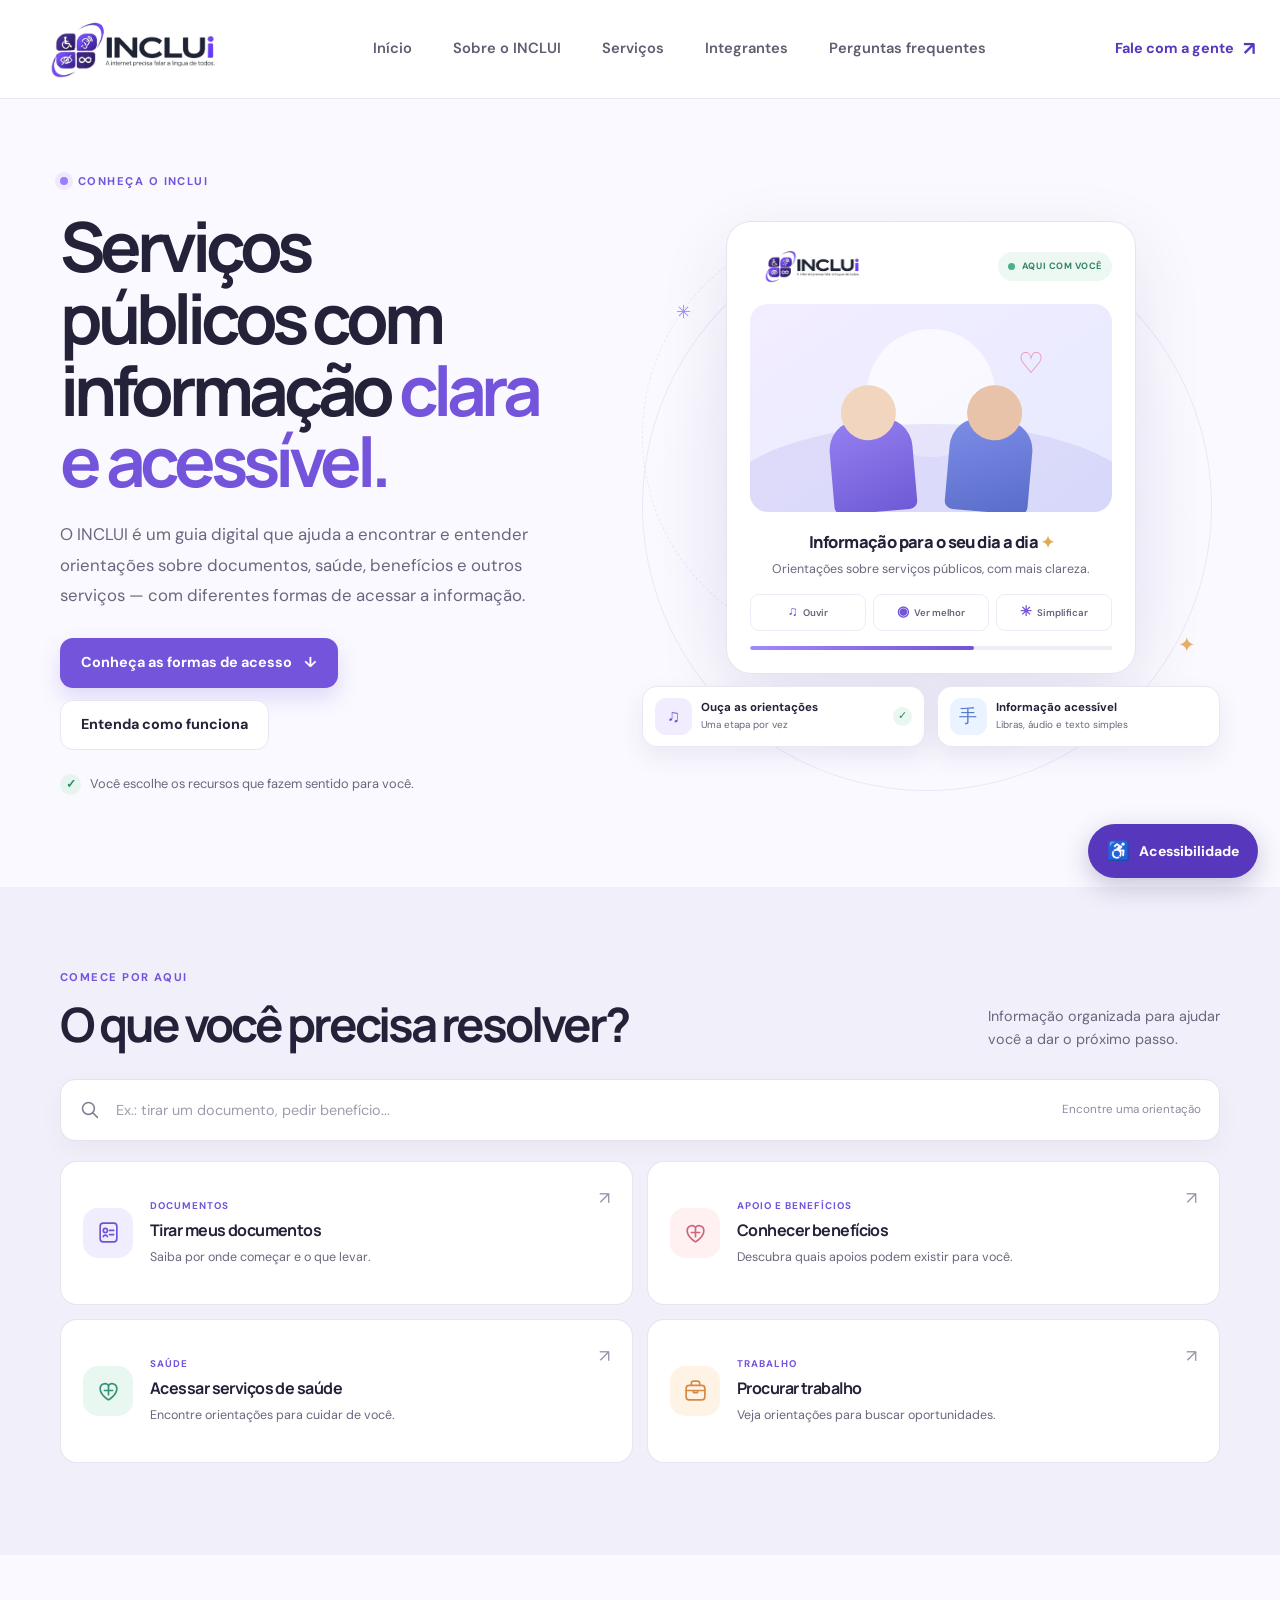
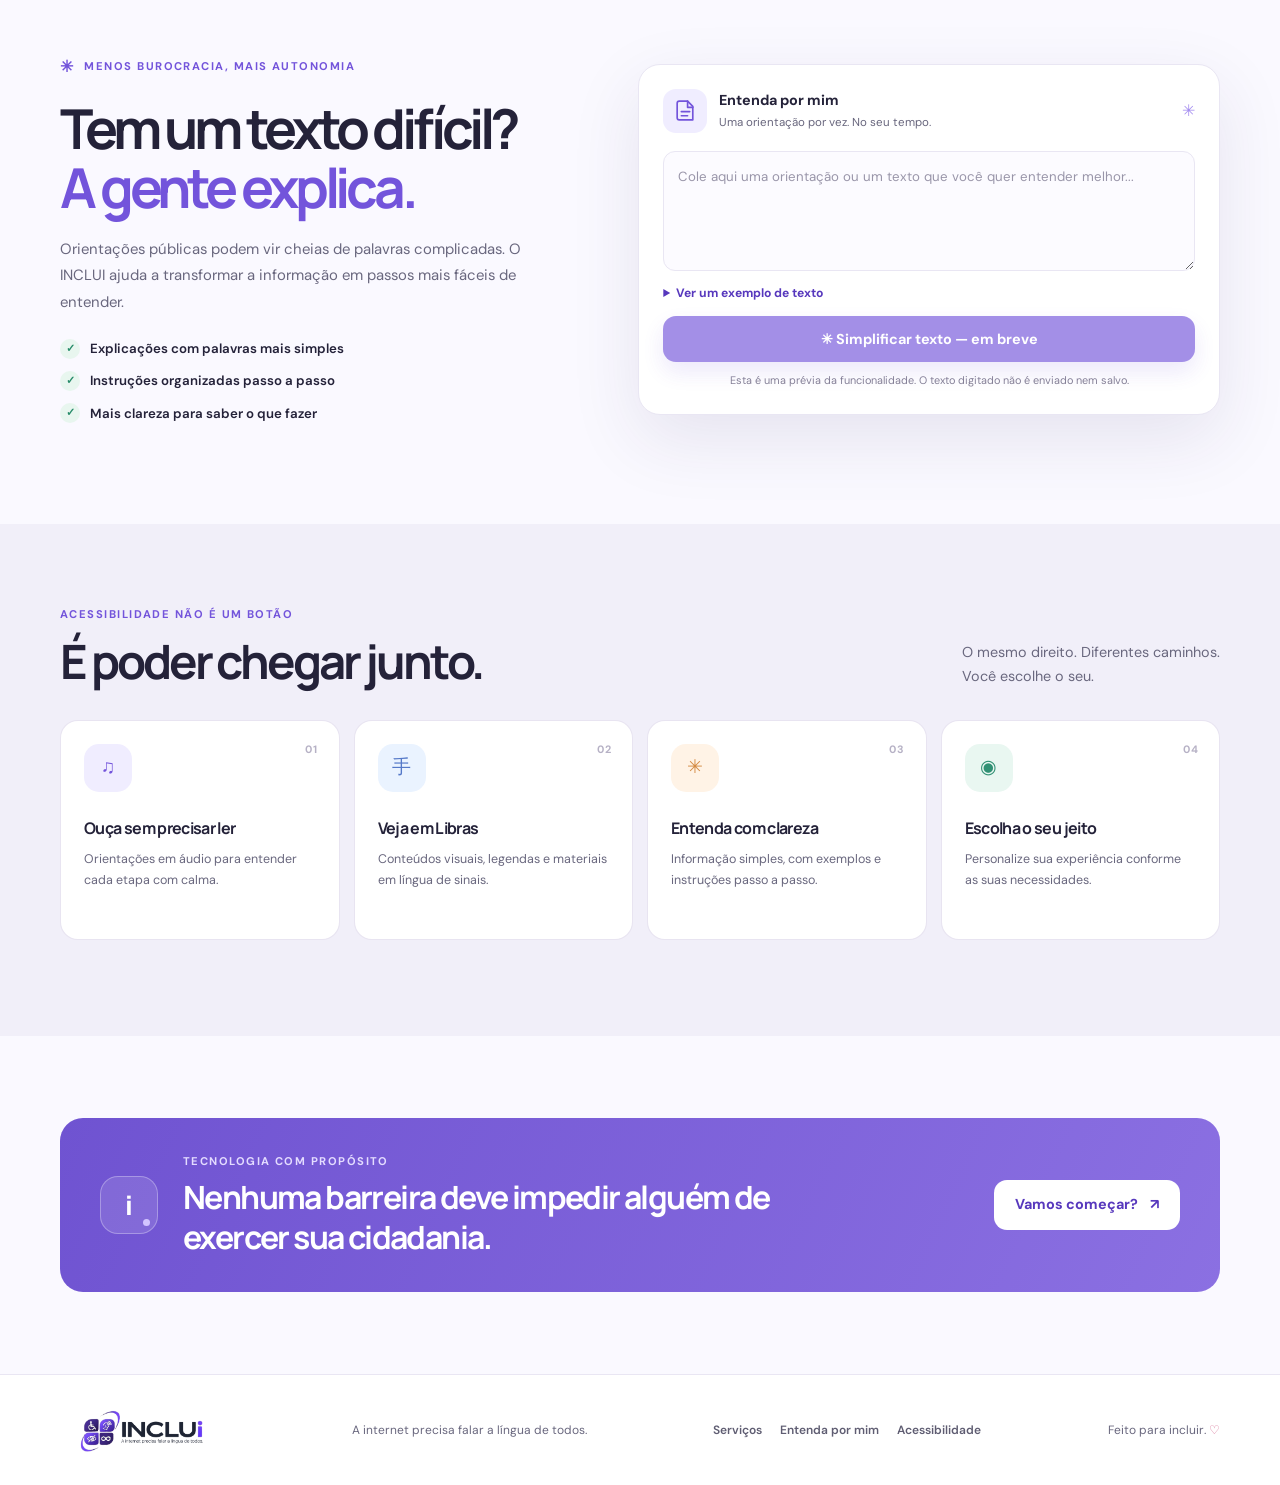
==== index.html @ 683049ec "adicionando vlibra do gov na parte de adaptação das libras" ====
<!doctype html>
<html lang="pt-BR">
  <head>
    <meta charset="UTF-8" />
    <meta name="viewport" content="width=device-width, initial-scale=1.0" />
    <meta
      name="description"
      content="INCLUI — informação e serviços para todas as pessoas."
    />
    <meta name="theme-color" content="#faf9ff" />
    <title>INCLUI — A internet precisa falar a língua de todos</title>
    <link rel="preconnect" href="https://fonts.googleapis.com" />
    <link rel="preconnect" href="https://fonts.gstatic.com" crossorigin />
    <link
      href="https://fonts.googleapis.com/css2?family=DM+Sans:wght@400;500;600;700&family=Manrope:wght@500;600;700;800&display=swap"
      rel="stylesheet"
    />
    <link rel="stylesheet" href="css/style.css" />
  </head>
  <body>
    <a class="link-pular" href="#conteudo">Pular para o conteúdo</a>

    <header class="cabecalho-site">
      <a class="marca" href="#inicio" aria-label="INCLUI — início" data-leitura="INCLUI. A internet precisa falar a língua de todos.">
        <img
          class="imagem-logo"
          src="assets/images/logo.png"
          data-logo-claro="assets/images/logo.png"
          data-logo-escuro="assets/images/logo-escuro.png"
          alt="INCLUI"
        />
      </a>

      <nav class="navegacao-principal" aria-label="Navegação principal">
        <a href="#inicio">Início</a>
        <a href="sobre.html">Sobre o INCLUI</a>
        <a href="#servicos">Serviços</a>
        <a href="integrantes.html">Integrantes</a>
        <a href="faq.html">Perguntas frequentes</a>
      </nav>

      <a class="link-cabecalho" href="contato.html">
        Fale com a gente <span aria-hidden="true">↗</span>
      </a>
    </header>

    <button
      class="botao-acessibilidade-flutuante"
      id="abrir-acessibilidade-flutuante"
      type="button"
      aria-haspopup="dialog"
      aria-controls="acessibilidade"
    >
      <span aria-hidden="true">♿</span>
      Acessibilidade
    </button>

    <main id="conteudo">
      <section class="secao-destaque limite-secao" id="inicio" aria-labelledby="titulo-destaque">
        <div class="texto-destaque">
          <p class="chamada"><span></span> CONHEÇA O INCLUI</p>
          <h1 id="titulo-destaque">
            Serviços públicos com informação <span>clara e acessível.</span>
          </h1>
          <p class="descricao-destaque">
            O INCLUI é um guia digital que ajuda a encontrar e entender orientações
            sobre documentos, saúde, benefícios e outros serviços — com diferentes
            formas de acessar a informação.
          </p>
          <div class="acoes-destaque">
            <a class="botao botao-primario" href="#acessibilidade">
              Conheça as formas de acesso <span aria-hidden="true">↓</span>
            </a>
            <a class="botao botao-secundario" href="#sobre">
              Entenda como funciona
            </a>
          </div>
          <p class="nota-destaque">
            <span class="verificacao-nota" aria-hidden="true">✓</span>
            Você escolhe os recursos que fazem sentido para você.
          </p>
        </div>

        <div class="visual-destaque" aria-label="Ilustração da experiência acessível do INCLUI">
          <div class="orbita-visual orbita-externa"></div>
          <div class="orbita-visual orbita-interna"></div>

          <div class="cartao-boas-vindas">
            <div class="topo-boas-vindas">
              <img
                class="logo-boas-vindas"
                src="assets/images/logo.png"
                data-logo-claro="assets/images/logo.png"
                data-logo-escuro="assets/images/logo-escuro.png"
                alt="INCLUI"
              />
              <span class="status-boas-vindas"><i></i> AQUI COM VOCÊ</span>
            </div>
            <div class="ilustracao-pessoas" aria-hidden="true">
              <span class="sol-ilustracao"></span>
              <span class="colina"></span>
              <span class="pessoa pessoa-um"><i></i></span>
              <span class="pessoa pessoa-dois"><i></i></span>
              <span class="coracao">♡</span>
            </div>
            <p class="saudacao-boas-vindas">Informação para o seu dia a dia <span>✦</span></p>
            <p class="pergunta-boas-vindas">Orientações sobre serviços públicos, com mais clareza.</p>
            <div class="escolhas-boas-vindas" aria-hidden="true">
              <span><b>♫</b> Ouvir</span>
              <span><b>◉</b> Ver melhor</span>
              <span><b>✳</b> Simplificar</span>
            </div>
            <div class="progresso-boas-vindas"><span></span></div>
          </div>

          <div class="cartao-flutuante cartao-audio">
            <span class="icone-flutuante icone-audio" aria-hidden="true">♫</span>
            <span><strong>Ouça as orientações</strong><small>Uma etapa por vez</small></span>
            <span class="confirmacao-flutuante" aria-hidden="true">✓</span>
          </div>
          <div class="cartao-flutuante cartao-libras">
            <span class="icone-flutuante icone-libras" aria-hidden="true">手</span>
            <span><strong>Informação acessível</strong><small>Libras, áudio e texto simples</small></span>
          </div>
          <span class="estrela-decorativa estrela-um" aria-hidden="true">✳</span>
          <span class="estrela-decorativa estrela-dois" aria-hidden="true">✦</span>
        </div>
      </section>

      <dialog
        class="painel-acessibilidade"
        id="acessibilidade"
        aria-labelledby="titulo-acessibilidade"
      >
        <button class="fechar-acessibilidade" type="button" aria-label="Fechar opções de acessibilidade">×</button>
        <div class="cabecalho-secao">
          <div>
            <p class="chamada">ACESSIBILIDADE EM DIFERENTES FORMAS</p>
            <h2 id="titulo-acessibilidade">
              O que cada recurso faz — e como pode ajudar?
            </h2>
          </div>
          <p class="introducao-secao">
            Acessibilidade pode significar coisas diferentes para cada pessoa.
            Conheça algumas formas de tornar o acesso mais fácil.
          </p>
        </div>

        <fieldset class="seletor-tema" aria-describedby="descricao-tema">
          <legend>Tema de cores</legend>
          <p id="descricao-tema">O tema claro vem ativado. Você pode trocar quando quiser.</p>
          <label><input type="radio" name="tema" value="claro" checked /> Claro</label>
          <label><input type="radio" name="tema" value="escuro" /> Escuro</label>
        </fieldset>

        <div class="controle-tamanho-fonte" role="group" aria-labelledby="titulo-tamanho-fonte">
          <div>
            <strong id="titulo-tamanho-fonte">Tamanho da fonte</strong>
            <small>Ajuste o tamanho das letras.</small>
          </div>
          <div class="botoes-tamanho-fonte">
            <button type="button" id="diminuir-fonte" aria-label="Diminuir tamanho da fonte">A−</button>
            <output id="valor-fonte" aria-live="polite">100%</output>
            <button type="button" id="aumentar-fonte" aria-label="Aumentar tamanho da fonte">A+</button>
          </div>
        </div>

        <fieldset class="grade-preferencias" aria-describedby="descricao-preferencias">
          <legend class="visualmente-oculto">Selecione os recursos de acessibilidade que deseja usar</legend>
          <p class="visualmente-oculto" id="descricao-preferencias">Marque ou desmarque os recursos. As alterações visuais são aplicadas na hora.</p>

          <label class="cartao-acessibilidade">
            <input type="checkbox" role="switch" data-recurso="audio" />
            <span class="icone-preferencia icone-preferencia-audio" aria-hidden="true">
              <svg viewBox="0 0 24 24"><path d="M11 5 6 9H3v6h3l5 4V5Zm4 4a5 5 0 0 1 0 6m3-9a9 9 0 0 1 0 12" /></svg>
            </span>
            <span class="texto-preferencia"><strong>Ouvir o conteúdo</strong><small>Ative para ouvir textos ao passar o mouse ou navegar com o teclado. Você também pode ouvir a página inteira. Pode ajudar pessoas cegas, com baixa visão ou dificuldade de leitura.</small></span>
            <span class="interruptor" aria-hidden="true"></span>
          </label>

          <label class="cartao-acessibilidade">
            <input type="checkbox" role="switch" data-recurso="libras" />
            <span class="icone-preferencia icone-preferencia-libras" aria-hidden="true">
              <svg viewBox="0 0 24 24"><path d="M7 11V5a1.5 1.5 0 0 1 3 0v5-7a1.5 1.5 0 0 1 3 0v7-5a1.5 1.5 0 0 1 3 0v6-3a1.5 1.5 0 0 1 3 0v7a7 7 0 0 1-7 7h-1c-2.2 0-3.7-1-5-3l-3-4a1.8 1.8 0 0 1 2.8-2.2L7 15" /></svg>
            </span>
            <span class="texto-preferencia"><strong>Libras</strong><small>Ativa o VLibras para traduzir textos da página em Língua Brasileira de Sinais. Requer internet; depois de ativar, use o botão do VLibras para iniciar a tradução.</small></span>
            <span class="interruptor" aria-hidden="true"></span>
          </label>

          <label class="cartao-acessibilidade">
            <input type="checkbox" role="switch" data-recurso="legendas" />
            <span class="icone-preferencia icone-preferencia-libras" aria-hidden="true"><span class="sigla-icone">CC</span></span>
            <span class="texto-preferencia"><strong>Legendas</strong><small>Registra sua preferência por legendas em vídeos, que mostram falas e sons importantes.</small></span>
            <span class="interruptor" aria-hidden="true"></span>
          </label>

          <label class="cartao-acessibilidade">
            <input type="checkbox" role="switch" data-recurso="leitor-tela" />
            <span class="icone-preferencia icone-preferencia-visao" aria-hidden="true"><span class="sigla-icone">Aa</span></span>
            <span class="texto-preferencia"><strong>Leitor de tela</strong><small>Compatibilidade com programas que transformam textos e botões em fala ou braile, usados por pessoas cegas.</small></span>
            <span class="interruptor" aria-hidden="true"></span>
          </label>

          <label class="cartao-acessibilidade">
            <input type="checkbox" role="switch" data-recurso="teclado" />
            <span class="icone-preferencia icone-preferencia-teclado" aria-hidden="true">
              <svg viewBox="0 0 24 24"><rect x="2.5" y="5" width="19" height="14" rx="2" /><path d="M6 9h.01M9 9h.01M12 9h.01M15 9h.01M18 9h.01M6 12h.01M9 12h.01M12 12h.01M15 12h.01M18 12h.01M8 15h8" /></svg>
            </span>
            <span class="texto-preferencia"><strong>Navegar pelo teclado</strong><small>Use Tab para avançar e Enter para ativar links e botões, sem precisar de mouse ou tela sensível ao toque.</small></span>
            <span class="interruptor" aria-hidden="true"></span>
          </label>

          <label class="cartao-acessibilidade">
            <input type="checkbox" role="switch" data-recurso="daltonismo" />
            <span class="icone-preferencia icone-preferencia-daltonismo" aria-hidden="true"><span class="sigla-icone">◐</span></span>
            <span class="texto-preferencia"><strong>Cores mais distinguíveis</strong><small>Usa uma paleta azul e laranja e reforça contornos, para não depender só das cores. Pode ajudar pessoas daltônicas.</small></span>
            <span class="interruptor" aria-hidden="true"></span>
          </label>

          <label class="cartao-acessibilidade">
            <input type="checkbox" role="switch" data-recurso="contraste" />
            <span class="icone-preferencia icone-preferencia-contraste" aria-hidden="true"><span class="sigla-icone">◑</span></span>
            <span class="texto-preferencia"><strong>Alto contraste</strong><small>Deixa textos, botões e bordas mais contrastantes para facilitar a identificação dos elementos.</small></span>
            <span class="interruptor" aria-hidden="true"></span>
          </label>

          <label class="cartao-acessibilidade">
            <input type="checkbox" role="switch" data-recurso="espacamento" />
            <span class="icone-preferencia icone-preferencia-espacamento" aria-hidden="true"><span class="sigla-icone">↔</span></span>
            <span class="texto-preferencia"><strong>Mais espaço entre letras</strong><small>Aumenta o espaçamento das letras e linhas, o que pode ajudar pessoas com dislexia ou baixa visão.</small></span>
            <span class="interruptor" aria-hidden="true"></span>
          </label>

          <label class="cartao-acessibilidade">
            <input type="checkbox" role="switch" data-recurso="fonte-legivel" />
            <span class="icone-preferencia icone-preferencia-simples" aria-hidden="true"><span class="sigla-icone">Aa</span></span>
            <span class="texto-preferencia"><strong>Fonte mais legível</strong><small>Troca para uma fonte sem enfeites e de desenho simples, que pode facilitar a leitura.</small></span>
            <span class="interruptor" aria-hidden="true"></span>
          </label>

          <label class="cartao-acessibilidade">
            <input type="checkbox" role="switch" data-recurso="linguagem-simples" />
            <span class="icone-preferencia icone-preferencia-simples" aria-hidden="true"><span class="sigla-icone">Aa</span></span>
            <span class="texto-preferencia"><strong>Linguagem simples</strong><small>Registra sua preferência por palavras comuns e instruções diretas, úteis para entender informações novas ou complexas.</small></span>
            <span class="interruptor" aria-hidden="true"></span>
          </label>

          <label class="cartao-acessibilidade">
            <input type="checkbox" role="switch" data-recurso="sem-animacoes" />
            <span class="icone-preferencia icone-preferencia-calma" aria-hidden="true"><span class="sigla-icone">Ⅱ</span></span>
            <span class="texto-preferencia"><strong>Reduzir animações</strong><small>Remove movimentos decorativos para pessoas que sentem desconforto ou distração com animações.</small></span>
            <span class="interruptor" aria-hidden="true"></span>
          </label>

          <label class="cartao-acessibilidade">
            <input type="checkbox" role="switch" data-recurso="leitura-facil" />
            <span class="icone-preferencia icone-preferencia-teclado" aria-hidden="true"><span class="sigla-icone">¶</span></span>
            <span class="texto-preferencia"><strong>Modo de leitura</strong><small>Esconde enfeites e limita a largura do texto para ajudar a manter o foco na leitura.</small></span>
            <span class="interruptor" aria-hidden="true"></span>
          </label>
        </fieldset>

        <div class="acoes-acessibilidade">
          <button class="botao botao-primario" id="botao-ouvir-pagina" type="button" disabled>Ouvir esta página</button>
          <button class="botao botao-secundario" id="botao-parar-leitura" type="button" disabled>Parar leitura</button>
          <p class="nota-privacidade" id="estado-acessibilidade" aria-live="polite">
            Selecione os recursos que deseja usar; suas escolhas ficam ativas enquanto esta página estiver aberta.
          </p>
        </div>
      </dialog>

      <section class="secao-servicos" id="servicos" aria-labelledby="titulo-servicos">
        <div class="limite-secao">
          <div class="cabecalho-servicos">
            <div>
              <p class="chamada">COMECE POR AQUI</p>
              <h2 id="titulo-servicos">O que você precisa resolver?</h2>
            </div>
            <p class="introducao-servicos">
              Informação organizada para ajudar<br />
              você a dar o próximo passo.
            </p>
          </div>

          <div class="busca-servicos">
            <svg viewBox="0 0 24 24" aria-hidden="true">
              <circle cx="10.8" cy="10.8" r="6.8" />
              <path d="m16 16 5 5" />
            </svg>
            <label class="visualmente-oculto" for="campo-busca-servicos">
              Busque por um serviço ou assunto
            </label>
            <input
              id="campo-busca-servicos"
              type="search"
              placeholder="Ex.: tirar um documento, pedir benefício..."
              autocomplete="off"
            />
            <span class="dica-busca">Encontre uma orientação</span>
          </div>

          <div class="grade-servicos">
            <article class="cartao-servico">
              <span class="icone-servico icone-documentos" aria-hidden="true">
                <svg viewBox="0 0 24 24">
                  <rect x="4" y="3" width="16" height="18" rx="3" />
                  <circle cx="9" cy="10" r="2" />
                  <path d="M7 16c.5-2 3.5-2 4 0m2-6h4m-4 4h4" />
                </svg>
              </span>
              <div class="texto-servico">
                <span class="categoria-servico">DOCUMENTOS</span>
                <h3>Tirar meus documentos</h3>
                <p>Saiba por onde começar e o que levar.</p>
              </div>
              <span class="seta-servico" aria-hidden="true">↗</span>
            </article>

            <article class="cartao-servico">
              <span class="icone-servico icone-beneficios" aria-hidden="true">
                <svg viewBox="0 0 24 24">
                  <path d="M12 21s-8-4.5-8-11a4.5 4.5 0 0 1 8-2.8A4.5 4.5 0 0 1 20 10c0 6.5-8 11-8 11Z" />
                  <path d="M8 12h8m-4-4v8" />
                </svg>
              </span>
              <div class="texto-servico">
                <span class="categoria-servico">APOIO E BENEFÍCIOS</span>
                <h3>Conhecer benefícios</h3>
                <p>Descubra quais apoios podem existir para você.</p>
              </div>
              <span class="seta-servico" aria-hidden="true">↗</span>
            </article>

            <article class="cartao-servico">
              <span class="icone-servico icone-saude" aria-hidden="true">
                <svg viewBox="0 0 24 24">
                  <path d="M12 21s-8-4.5-8-11a4.5 4.5 0 0 1 8-2.8A4.5 4.5 0 0 1 20 10c0 6.5-8 11-8 11Z" />
                  <path d="M12 8v8m-4-4h8" />
                </svg>
              </span>
              <div class="texto-servico">
                <span class="categoria-servico">SAÚDE</span>
                <h3>Acessar serviços de saúde</h3>
                <p>Encontre orientações para cuidar de você.</p>
              </div>
              <span class="seta-servico" aria-hidden="true">↗</span>
            </article>

            <article class="cartao-servico">
              <span class="icone-servico icone-trabalho" aria-hidden="true">
                <svg viewBox="0 0 24 24">
                  <rect x="3" y="7" width="18" height="14" rx="3" />
                  <path d="M8 7V5a2 2 0 0 1 2-2h4a2 2 0 0 1 2 2v2m-13 5h18m-11 0v2h4v-2" />
                </svg>
              </span>
              <div class="texto-servico">
                <span class="categoria-servico">TRABALHO</span>
                <h3>Procurar trabalho</h3>
                <p>Veja orientações para buscar oportunidades.</p>
              </div>
              <span class="seta-servico" aria-hidden="true">↗</span>
            </article>
          </div>
        </div>
      </section>

      <section class="secao-compreensao limite-secao" id="entenda" aria-labelledby="titulo-compreensao">
        <div class="texto-compreensao">
          <p class="chamada"><span class="brilho-compreensao" aria-hidden="true">✳</span> MENOS BUROCRACIA, MAIS AUTONOMIA</p>
          <h2 id="titulo-compreensao">
            Tem um texto difícil?<br />
            <span>A gente explica.</span>
          </h2>
          <p class="descricao-compreensao">
            Orientações públicas podem vir cheias de palavras complicadas.
            O INCLUI ajuda a transformar a informação em passos mais fáceis de entender.
          </p>
          <ul class="beneficios-compreensao">
            <li><span aria-hidden="true">✓</span> Explicações com palavras mais simples</li>
            <li><span aria-hidden="true">✓</span> Instruções organizadas passo a passo</li>
            <li><span aria-hidden="true">✓</span> Mais clareza para saber o que fazer</li>
          </ul>
        </div>

        <div class="demonstracao-compreensao">
          <div class="cabecalho-exemplo">
            <span class="icone-documento-exemplo" aria-hidden="true">
              <svg viewBox="0 0 24 24">
                <path d="M6 3h8l5 5v13H6a2 2 0 0 1-2-2V5a2 2 0 0 1 2-2Z" />
                <path d="M14 3v6h5M8 13h8m-8 4h6" />
              </svg>
            </span>
            <span class="titulo-exemplo">
              <strong>Entenda por mim</strong>
              <small>Uma orientação por vez. No seu tempo.</small>
            </span>
            <span class="brilho-exemplo" aria-hidden="true">✳</span>
          </div>

          <label class="visualmente-oculto" for="texto-para-simplificar">
            Texto que você quer entender melhor
          </label>
          <textarea
            id="texto-para-simplificar"
            rows="4"
            placeholder="Cole aqui uma orientação ou um texto que você quer entender melhor..."
          ></textarea>

          <details class="detalhes-exemplo">
            <summary>Ver um exemplo de texto</summary>
            <p>
              Para solicitar a segunda via do documento de identidade, compareça
              ao posto de atendimento com sua certidão de nascimento ou casamento
              e comprovante de residência.
            </p>
          </details>

          <button class="botao botao-primario botao-explicar" type="button" disabled>
            ✳ Simplificar texto — em breve
          </button>
          <p class="observacao-exemplo">
            Esta é uma prévia da funcionalidade. O texto digitado não é enviado nem salvo.
          </p>
        </div>
      </section>

      <section class="secao-caminhos" id="sobre" aria-labelledby="titulo-caminhos">
        <div class="limite-secao">
          <div class="cabecalho-caminhos">
            <div>
              <p class="chamada">ACESSIBILIDADE NÃO É UM BOTÃO</p>
              <h2 id="titulo-caminhos">É poder chegar junto.</h2>
            </div>
            <p>
              O mesmo direito. Diferentes caminhos.<br />
              Você escolhe o seu.
            </p>
          </div>

          <div class="grade-caminhos">
            <article class="cartao-caminho">
              <span class="numero-caminho">01</span>
              <span class="icone-caminho icone-caminho-audio" aria-hidden="true">♫</span>
              <h3>Ouça sem precisar ler</h3>
              <p>Orientações em áudio para entender cada etapa com calma.</p>
            </article>

            <article class="cartao-caminho">
              <span class="numero-caminho">02</span>
              <span class="icone-caminho icone-caminho-libras" aria-hidden="true">手</span>
              <h3>Veja em Libras</h3>
              <p>Conteúdos visuais, legendas e materiais em língua de sinais.</p>
            </article>

            <article class="cartao-caminho">
              <span class="numero-caminho">03</span>
              <span class="icone-caminho icone-caminho-simples" aria-hidden="true">✳</span>
              <h3>Entenda com clareza</h3>
              <p>Informação simples, com exemplos e instruções passo a passo.</p>
            </article>

            <article class="cartao-caminho">
              <span class="numero-caminho">04</span>
              <span class="icone-caminho icone-caminho-escolha" aria-hidden="true">◉</span>
              <h3>Escolha o seu jeito</h3>
              <p>Personalize sua experiência conforme as suas necessidades.</p>
            </article>
          </div>
        </div>
      </section>

      <section class="secao-encerramento limite-secao" aria-labelledby="titulo-encerramento">
        <div class="simbolo-encerramento" aria-hidden="true">
          <span>i</span>
          <i></i>
        </div>
        <div class="texto-encerramento">
          <p class="chamada">TECNOLOGIA COM PROPÓSITO</p>
          <h2 id="titulo-encerramento">
            Nenhuma barreira deve impedir alguém de exercer sua cidadania.
          </h2>
        </div>
        <a class="botao botao-claro" href="#servicos">
          Vamos começar? <span aria-hidden="true">↗</span>
        </a>
      </section>
    </main>

    <footer class="rodape-site">
      <div class="limite-secao conteudo-rodape">
        <a class="marca marca-rodape" href="#inicio" aria-label="INCLUI — voltar ao início" data-leitura="INCLUI. A internet precisa falar a língua de todos.">
          <img
            class="imagem-logo imagem-logo-rodape"
            src="assets/images/logo.png"
            data-logo-claro="assets/images/logo.png"
            data-logo-escuro="assets/images/logo-escuro.png"
            alt="INCLUI"
          />
        </a>

        <p class="slogan-rodape">A internet precisa falar a língua de todos.</p>

        <nav class="navegacao-rodape" aria-label="Navegação do rodapé">
          <a href="#servicos">Serviços</a>
          <a href="#entenda">Entenda por mim</a>
          <a href="#acessibilidade">Acessibilidade</a>
        </nav>

        <span class="observacao-rodape">Feito para incluir. <span aria-hidden="true">♡</span></span>
      </div>
    </footer>
    <script src="js/script.js"></script>
  </body>
</html>
---- css/style.css ----
:root {
  color-scheme: light;
  --fundo: #faf9ff;
  --fundo-alternado: #f1eff9;
  --superficie: #ffffff;
  --texto: #242239;
  --texto-suave: #69677e;
  --roxo: #7354db;
  --roxo-escuro: #5738bd;
  --lavanda: #f0edff;
  --borda: #e9e6f3;
  --verde: #268b69;
  --sombra: 0 24px 70px rgba(49, 37, 100, 0.1);
}

* {
  box-sizing: border-box;
}

html {
  scroll-behavior: smooth;
  scroll-padding-top: 100px;
}

body {
  margin: 0;
  background: var(--fundo);
  color: var(--texto);
  font: 16px/1.6 "DM Sans", Arial, sans-serif;
  -webkit-font-smoothing: antialiased;
}

body,
button,
input,
textarea {
  font-family: "DM Sans", Arial, sans-serif;
}

a {
  color: inherit;
  text-decoration: none;
}

button,
input,
textarea {
  font-size: inherit;
}

svg {
  display: block;
}

a:focus-visible,
button:focus-visible,
input:focus-visible,
textarea:focus-visible,
summary:focus-visible,
label:has(input:focus-visible) {
  outline: 3px solid #aa96ff;
  outline-offset: 4px;
}

.limite-secao {
  width: min(1160px, calc(100% - 48px));
  margin-inline: auto;
}

.link-pular {
  position: fixed;
  z-index: 20;
  top: 12px;
  left: 12px;
  padding: 10px 16px;
  transform: translateY(-160%);
  border-radius: 10px;
  background: var(--texto);
  color: #fff;
}

.link-pular:focus {
  transform: translateY(0);
}

.cabecalho-site {
  position: sticky;
  z-index: 10;
  top: 0;
  display: flex;
  min-height: 82px;
  align-items: center;
  justify-content: space-between;
  gap: 32px;
  padding: 12px max(24px, calc((100vw - 1280px) / 2));
  border-bottom: 1px solid rgba(233, 230, 243, .85);
  background: rgba(255, 255, 255, .92);
  backdrop-filter: blur(16px);
}

.marca {
  display: inline-flex;
  flex: 0 0 auto;
  align-items: center;
}

.navegacao-principal {
  display: flex;
  align-items: center;
  justify-content: center;
  gap: clamp(20px, 3.2vw, 46px);
  color: #5f5d72;
  font-size: .92rem;
  font-weight: 600;
}

.navegacao-principal a,
.link-cabecalho {
  transition: color 180ms ease;
}

.navegacao-principal a:hover,
.link-cabecalho:hover {
  color: var(--roxo);
}

.link-cabecalho {
  display: inline-flex;
  align-items: center;
  gap: 9px;
  color: var(--roxo-escuro);
  font-size: .9rem;
  font-weight: 700;
  white-space: nowrap;
}

.link-cabecalho span {
  font-size: 1.2rem;
}

.secao-destaque {
  display: grid;
  min-height: 660px;
  grid-template-columns: minmax(0, .92fr) minmax(0, 1.08fr);
  align-items: center;
  gap: clamp(48px, 7vw, 100px);
  padding-block: 74px 92px;
}

.texto-destaque {
  position: relative;
  z-index: 1;
}

.chamada {
  display: flex;
  align-items: center;
  gap: 10px;
  margin: 0 0 20px;
  color: var(--roxo);
  font-size: .7rem;
  font-weight: 700;
  letter-spacing: .13em;
  line-height: 1.5;
}

.chamada>span:first-child:not(.brilho-compreensao) {
  width: 8px;
  height: 8px;
  flex: 0 0 auto;
  border-radius: 50%;
  background: #9c7dff;
  box-shadow: 0 0 0 5px #eee9ff;
}

h1,
h2,
h3,
p {
  margin-top: 0;
}

h1,
h2,
h3 {
  font-family: Manrope, "DM Sans", Arial, sans-serif;
}

.secao-destaque h1 {
  max-width: 620px;
  margin-bottom: 22px;
  font-size: clamp(3rem, 5.4vw, 5rem);
  font-weight: 700;
  letter-spacing: -.075em;
  line-height: 1.04;
}

.secao-destaque h1 span,
.texto-compreensao h2 span {
  color: var(--roxo);
}

.descricao-destaque {
  max-width: 480px;
  margin-bottom: 28px;
  color: var(--texto-suave);
  font-size: 1.05rem;
  line-height: 1.8;
}

.acoes-destaque {
  display: flex;
  flex-wrap: wrap;
  gap: 12px;
}

.botao {
  display: inline-flex;
  min-height: 50px;
  align-items: center;
  justify-content: center;
  gap: 12px;
  padding: 0 20px;
  border: 1px solid transparent;
  border-radius: 13px;
  font-size: .9rem;
  font-weight: 700;
  transition: transform 180ms ease, box-shadow 180ms ease, background 180ms ease;
}

.botao:hover {
  transform: translateY(-2px);
}

.botao-primario {
  background: var(--roxo);
  box-shadow: 0 10px 22px rgba(115, 84, 219, .2);
  color: #fff;
}

.botao-primario:hover {
  background: var(--roxo-escuro);
  box-shadow: 0 13px 26px rgba(115, 84, 219, .25);
}

.botao-secundario {
  border-color: var(--borda);
  background: #fff;
  color: var(--texto);
}

.icone-reproducao {
  display: grid;
  width: 23px;
  height: 23px;
  place-items: center;
  border-radius: 50%;
  background: var(--lavanda);
  color: var(--roxo);
  font-size: .55rem;
}

.nota-destaque {
  display: flex;
  align-items: center;
  gap: 9px;
  margin: 24px 0 0;
  color: var(--texto-suave);
  font-size: .8rem;
}

.verificacao-nota {
  display: grid;
  width: 21px;
  height: 21px;
  flex: 0 0 auto;
  place-items: center;
  border-radius: 50%;
  background: #e6f6ef;
  color: var(--verde);
  font-size: .75rem;
  font-weight: 700;
}

.visual-destaque {
  position: relative;
  display: grid;
  min-height: 0;
  grid-template-columns: repeat(2, minmax(0, 1fr));
  align-content: center;
  align-items: stretch;
  gap: 12px;
  isolation: isolate;
}

.orbita-visual {
  position: absolute;
  z-index: -1;
  border: 1px solid rgba(133, 111, 219, .13);
  border-radius: 50%;
}

.orbita-externa {
  width: min(100%, 570px);
  aspect-ratio: 1;
  background: radial-gradient(circle, rgba(237, 232, 255, .82), rgba(250, 249, 255, 0) 69%);
}

.orbita-interna {
  width: min(82%, 430px);
  aspect-ratio: 1;
  border-style: dashed;
}

.cartao-boas-vindas {
  position: relative;
  z-index: 1;
  grid-column: 1 / -1;
  justify-self: center;
  width: min(100%, 410px);
  padding: 23px;
  border: 1px solid rgba(228, 223, 242, .9);
  border-radius: 25px;
  background: rgba(255, 255, 255, .96);
  box-shadow: var(--sombra);
}

.topo-boas-vindas {
  display: flex;
  align-items: center;
  justify-content: space-between;
  gap: 12px;
  margin-bottom: 17px;
}

.logo-boas-vindas {
  display: block;
  width: 126px;
  height: 42px;
  object-fit: contain;
  object-position: left center;
}

.status-boas-vindas {
  display: inline-flex;
  align-items: center;
  gap: 7px;
  padding: 7px 10px;
  border-radius: 999px;
  background: #eef8f3;
  color: #328364;
  font-size: .57rem;
  font-weight: 700;
  letter-spacing: .06em;
}

.status-boas-vindas i {
  width: 7px;
  height: 7px;
  border-radius: 50%;
  background: #45b386;
}

.ilustracao-pessoas {
  position: relative;
  height: 208px;
  overflow: hidden;
  border-radius: 18px;
  background: linear-gradient(145deg, #f3edff, #e6eaff);
}

.sol-ilustracao {
  position: absolute;
  top: 25px;
  left: 50%;
  width: 128px;
  height: 128px;
  transform: translateX(-50%);
  border-radius: 50%;
  background: rgba(255, 255, 255, .68);
}

.colina {
  position: absolute;
  right: -8%;
  bottom: -66px;
  left: -8%;
  height: 154px;
  border-radius: 50% 50% 0 0;
  background: rgba(142, 128, 222, .17);
}

.pessoa {
  position: absolute;
  z-index: 1;
  bottom: 0;
  width: 83px;
  height: 93px;
  border-radius: 30px 30px 8px 8px;
  background: linear-gradient(160deg, #9680f2, #6e5ad5);
}

.pessoa-um {
  left: calc(50% - 100px);
  transform: rotate(-5deg);
}

.pessoa-dois {
  right: calc(50% - 100px);
  transform: rotate(5deg);
  background: linear-gradient(160deg, #7d8ee9, #596cc8);
}

.pessoa i {
  position: absolute;
  top: -34px;
  left: 50%;
  width: 55px;
  height: 55px;
  transform: translateX(-50%);
  border-radius: 50%;
  background: #f2d5bf;
}

.pessoa-dois i {
  background: #e8c3a9;
}

.coracao {
  position: absolute;
  z-index: 2;
  top: 36px;
  right: 68px;
  color: #e487aa;
  font-size: 1.8rem;
}

.saudacao-boas-vindas {
  margin: 17px 0 4px;
  font-family: Manrope, Arial, sans-serif;
  font-size: 1.03rem;
  font-weight: 800;
  letter-spacing: -.035em;
  text-align: center;
}

.saudacao-boas-vindas span {
  color: #e5a84e;
}

.pergunta-boas-vindas {
  margin-bottom: 14px;
  color: var(--texto-suave);
  font-size: .78rem;
  text-align: center;
}

.escolhas-boas-vindas {
  display: grid;
  grid-template-columns: repeat(3, minmax(0, 1fr));
  gap: 7px;
}

.escolhas-boas-vindas span {
  display: flex;
  min-height: 37px;
  align-items: center;
  justify-content: center;
  gap: 5px;
  border: 1px solid #eeebf7;
  border-radius: 9px;
  color: #66637b;
  font-size: .6rem;
  font-weight: 600;
  white-space: nowrap;
}

.escolhas-boas-vindas b {
  color: var(--roxo);
  font-size: .85rem;
}

.progresso-boas-vindas {
  height: 4px;
  margin-top: 15px;
  overflow: hidden;
  border-radius: 99px;
  background: #efedf5;
}

.progresso-boas-vindas span {
  display: block;
  width: 62%;
  height: 100%;
  border-radius: inherit;
  background: linear-gradient(90deg, #a18afa, #7154d7);
}

.cartao-flutuante {
  position: relative;
  z-index: 2;
  display: flex;
  min-width: 0;
  max-width: none;
  align-items: center;
  gap: 9px;
  padding: 11px 12px;
  border: 1px solid rgba(233, 230, 243, .95);
  border-radius: 15px;
  background: rgba(255, 255, 255, .97);
  box-shadow: 0 10px 24px rgba(49, 37, 100, .08);
}

.cartao-audio,
.cartao-libras {
  inset: auto;
}

.cartao-flutuante>span:nth-child(2) {
  min-width: 0;
  flex: 1;
}

.icone-flutuante {
  display: grid;
  width: 37px;
  height: 37px;
  flex: 0 0 auto;
  place-items: center;
  border-radius: 11px;
  font-size: 1.1rem;
}

.icone-audio {
  background: #f1edff;
  color: #7154d7;
}

.icone-libras {
  background: #eaf3ff;
  color: #5478c8;
}

.cartao-flutuante strong,
.cartao-flutuante small {
  display: block;
}

.cartao-flutuante strong {
  font-size: .72rem;
  line-height: 1.4;
  overflow-wrap: anywhere;
}

.cartao-flutuante small {
  margin-top: 2px;
  color: var(--texto-suave);
  font-size: .62rem;
  line-height: 1.4;
  overflow-wrap: anywhere;
}

.confirmacao-flutuante {
  display: grid;
  width: 19px;
  height: 19px;
  flex: 0 0 auto;
  place-items: center;
  margin-left: auto;
  border-radius: 50%;
  background: #eaf7f0;
  color: var(--verde);
  font-size: .7rem;
}

.estrela-decorativa {
  position: absolute;
  color: #a38cf4;
}

.estrela-um {
  top: 77px;
  left: 34px;
  font-size: 1.15rem;
}

.estrela-dois {
  right: 24px;
  bottom: 85px;
  color: #e9ad67;
  font-size: 1.3rem;
}

.cabecalho-secao,
.cabecalho-servicos,
.cabecalho-caminhos {
  display: flex;
  align-items: end;
  justify-content: space-between;
  gap: 32px;
  margin-bottom: 32px;
}

.cabecalho-secao .chamada,
.cabecalho-servicos .chamada,
.cabecalho-caminhos .chamada {
  margin-bottom: 12px;
}

.cabecalho-secao h2,
.cabecalho-servicos h2,
.cabecalho-caminhos h2 {
  max-width: 650px;
  margin-bottom: 0;
  font-size: clamp(2rem, 3.7vw, 3rem);
  letter-spacing: -.065em;
  line-height: 1.12;
}

.introducao-secao,
.introducao-servicos,
.cabecalho-caminhos>p {
  margin: 0;
  color: var(--texto-suave);
  font-size: .9rem;
}

.seletor-tema {
  display: flex;
  align-items: center;
  gap: 10px;
  margin: 0;
  padding: 0;
  border: 0;
}

.seletor-tema legend {
  float: left;
  margin-right: auto;
  font-size: .88rem;
  font-weight: 700;
  white-space: nowrap;
}

.seletor-tema p {
  display: none;
}

.seletor-tema label {
  position: relative;
  display: inline-flex;
  min-height: 38px;
  align-items: center;
  gap: 6px;
  padding: 6px 9px;
  border: 1px solid var(--borda);
  border-radius: 10px;
  background: var(--superficie);
  font-size: .78rem;
  font-weight: 600;
  cursor: pointer;
}

.seletor-tema label:has(input:checked) {
  border-color: var(--roxo);
  background: var(--lavanda);
  color: var(--texto);
}

.seletor-tema input {
  width: 14px;
  height: 14px;
  accent-color: var(--roxo);
}

.controle-tamanho-fonte {
  display: flex;
  min-height: 72px;
  align-items: center;
  justify-content: space-between;
  gap: 18px;
  margin-block: 14px;
  padding: 12px 16px;
  border: 1px solid var(--borda);
  border-radius: 14px;
  background: var(--superficie);
}

.controle-tamanho-fonte strong,
.controle-tamanho-fonte small {
  display: block;
}

.controle-tamanho-fonte strong {
  font-size: .9rem;
  white-space: nowrap;
}

.controle-tamanho-fonte small {
  margin-top: 2px;
  color: var(--texto-suave);
  font-size: .75rem;
}

.botoes-tamanho-fonte {
  display: inline-flex;
  align-items: center;
  gap: 10px;
}

.botoes-tamanho-fonte button {
  display: grid;
  width: 44px;
  height: 40px;
  place-items: center;
  border: 1px solid var(--borda);
  border-radius: 9px;
  background: var(--superficie);
  color: var(--texto);
  font-size: 1.15rem;
  font-weight: 700;
  cursor: pointer;
}

.botoes-tamanho-fonte button:hover {
  border-color: var(--roxo);
  background: var(--lavanda);
}

.botoes-tamanho-fonte output {
  min-width: 46px;
  color: var(--texto-suave);
  font-size: .8rem;
  text-align: center;
}

.grade-preferencias {
  display: grid;
  grid-template-columns: repeat(3, minmax(0, 1fr));
  gap: 14px;
  margin: 0;
  padding: 0;
  border: 0;
}

.visualmente-oculto {
  position: absolute;
  width: 1px;
  height: 1px;
  overflow: hidden;
  clip: rect(0, 0, 0, 0);
  white-space: nowrap;
  clip-path: inset(50%);
}

.indicador-leitura {
  position: fixed;
  z-index: 100;
  top: 0;
  left: 0;
  display: inline-flex;
  align-items: center;
  gap: 7px;
  padding: 8px 11px;
  border: 1px solid rgba(255,255,255,.25);
  border-radius: 999px;
  background: #312466;
  box-shadow: 0 5px 18px rgba(27,20,58,.28);
  color: #fff;
  font-size: .78rem;
  font-weight: 700;
  line-height: 1;
  opacity: 0;
  pointer-events: none;
  transform: translateY(4px) scale(.96);
  transition: opacity 120ms ease, transform 120ms ease;
}

.indicador-leitura-ativo {
  opacity: 1;
  transform: translateY(0) scale(1);
}

.indicador-leitura-mao {
  font-size: 1rem;
}

body[data-audio="ativo"] h1,
body[data-audio="ativo"] h2,
body[data-audio="ativo"] h3,
body[data-audio="ativo"] h4,
body[data-audio="ativo"] p,
body[data-audio="ativo"] li,
body[data-audio="ativo"] a,
body[data-audio="ativo"] button,
body[data-audio="ativo"] summary,
body[data-audio="ativo"] blockquote,
body[data-audio="ativo"] figcaption,
body[data-audio="ativo"] strong,
body[data-audio="ativo"] small,
body[data-audio="ativo"] label,
body[data-audio="ativo"] textarea,
body[data-audio="ativo"] input,
body[data-audio="ativo"] select,
body[data-audio="ativo"] output,
body[data-audio="ativo"] legend,
body[data-audio="ativo"] [role="button"],
body[data-audio="ativo"] [data-leitura] {
  cursor: pointer;
}

.cartao-acessibilidade {
  position: relative;
  display: flex;
  min-height: 92px;
  align-items: center;
  gap: 13px;
  padding: 12px 74px 12px 12px;
  border: 1px solid var(--borda);
  border-radius: 12px;
  background: var(--superficie);
  cursor: pointer;
  transition: border-color 180ms ease, background 180ms ease;
}

.cartao-acessibilidade:hover {
  border-color: #c9baf8;
}

.cartao-acessibilidade:has(input:checked) {
  border-color: var(--roxo);
  background: var(--lavanda);
}

.cartao-acessibilidade input {
  position: absolute;
  z-index: 2;
  top: 50%;
  right: 14px;
  width: 46px;
  height: 28px;
  margin: 0;
  transform: translateY(-50%);
  opacity: 0;
  cursor: pointer;
}

.cartao-acessibilidade:has(input:focus-visible) {
  outline: 3px solid #aa96ff;
  outline-offset: 3px;
}

.interruptor {
  position: absolute;
  top: 50%;
  right: 16px;
  width: 42px;
  height: 24px;
  transform: translateY(-50%);
  border: 1px solid #9793a5;
  border-radius: 999px;
  background: #e7e5ed;
  pointer-events: none;
  transition: background 160ms ease, border-color 160ms ease;
}

.interruptor::after {
  position: absolute;
  top: 2px;
  left: 2px;
  width: 18px;
  height: 18px;
  border-radius: 50%;
  background: #fff;
  box-shadow: 0 1px 3px rgba(0, 0, 0, .2);
  content: "";
  transition: transform 160ms ease;
}

.cartao-acessibilidade:has(input:checked) .interruptor {
  border-color: var(--roxo-escuro);
  background: var(--roxo-escuro);
}

.cartao-acessibilidade:has(input:checked) .interruptor::after {
  transform: translateX(18px);
}

.icone-preferencia {
  display: grid;
  width: 42px;
  height: 42px;
  place-items: center;
  border-radius: 13px;
}

.icone-preferencia svg {
  width: 22px;
  height: 22px;
  fill: none;
  stroke: currentColor;
  stroke-linecap: round;
  stroke-linejoin: round;
  stroke-width: 1.7;
}

.icone-preferencia-audio {
  background: #f0ecff;
  color: #7557dc;
}

.icone-preferencia-libras {
  background: #eaf3ff;
  color: #5478c8;
}

.icone-preferencia-visao {
  background: #e8f7f1;
  color: #399475;
}

.icone-preferencia-simples {
  background: #fff2e5;
  color: #d78a3f;
}

.icone-preferencia-daltonismo {
  background: #e6f3ff;
  color: #075b9c;
}

.icone-preferencia-contraste {
  background: #eee9ff;
  color: #5738bd;
}

.icone-preferencia-espacamento {
  background: #fff0e5;
  color: #a35300;
}

.sigla-icone {
  font-size: .86rem;
  font-weight: 800;
}

.icone-preferencia-teclado {
  background: #eaf4fb;
  color: #39789c;
}

.icone-preferencia-calma {
  background: #fceef3;
  color: #bb6284;
}

.texto-preferencia strong,
.texto-preferencia small {
  display: block;
}

.texto-preferencia {
  min-width: 0;
}

.texto-preferencia strong {
  margin: 0 0 3px;
  font-family: Manrope, "DM Sans", Arial, sans-serif;
  font-size: .88rem;
  letter-spacing: -.025em;
}

.texto-preferencia small {
  color: var(--texto-suave);
  font-size: .73rem;
  line-height: 1.45;
}

.acoes-acessibilidade {
  display: flex;
  flex-wrap: wrap;
  align-items: center;
  gap: 10px;
  margin-top: 20px;
}

.acoes-acessibilidade .botao {
  min-height: 44px;
  cursor: pointer;
}

.acoes-acessibilidade .botao:disabled {
  cursor: not-allowed;
  opacity: .55;
}

.nota-privacidade {
  max-width: 760px;
  margin: 20px 0 0;
  color: var(--texto-suave);
  font-size: .82rem;
  line-height: 1.7;
}

.acoes-acessibilidade .nota-privacidade {
  flex-basis: 100%;
  margin: 2px 0 0;
}

.painel-acessibilidade {
  width: min(780px, calc(100% - 32px));
  max-width: none;
  max-height: min(88vh, 900px);
  margin: auto;
  overflow: auto;
  padding: 28px;
  border: 1px solid var(--borda);
  border-radius: 20px;
  background: var(--fundo);
  color: var(--texto);
  box-shadow: 0 28px 100px rgba(27, 22, 55, .3);
}

.painel-acessibilidade[open] {
  display: block;
}

.painel-acessibilidade::backdrop {
  background: rgba(25, 21, 43, .62);
  backdrop-filter: blur(4px);
}

.painel-acessibilidade .cabecalho-secao {
  align-items: flex-start;
  gap: 16px;
  margin: 0 44px 18px 0;
}

.painel-acessibilidade .cabecalho-secao h2 {
  font-size: clamp(1.6rem, 3vw, 2.1rem);
}

.painel-acessibilidade .introducao-secao {
  max-width: 240px;
  font-size: .8rem;
}

.fechar-acessibilidade {
  position: sticky;
  z-index: 2;
  top: 0;
  float: right;
  display: grid;
  width: 40px;
  height: 40px;
  place-items: center;
  margin: -14px -14px 0 0;
  border: 1px solid var(--borda);
  border-radius: 50%;
  background: var(--superficie);
  color: var(--texto);
  font-size: 1.6rem;
  line-height: 1;
  cursor: pointer;
}

.painel-acessibilidade .grade-preferencias {
  grid-template-columns: repeat(2, minmax(0, 1fr));
  gap: 8px;
}

.painel-acessibilidade .seletor-tema {
  margin-bottom: 12px;
}

.painel-acessibilidade .acoes-acessibilidade {
  margin-top: 12px;
}

.painel-acessibilidade .acoes-acessibilidade {
  margin-top: 16px;
}

.botao-acessibilidade-flutuante {
  position: fixed;
  z-index: 12;
  right: 22px;
  bottom: 22px;
  display: inline-flex;
  min-height: 54px;
  align-items: center;
  justify-content: center;
  gap: 9px;
  padding: 0 19px;
  border: 0;
  border-radius: 999px;
  background: var(--roxo-escuro);
  box-shadow: 0 8px 26px rgba(49, 37, 100, .25);
  color: #fff;
  font: 700 .88rem "DM Sans", Arial, sans-serif;
  cursor: pointer;
}

.botao-acessibilidade-flutuante:hover {
  transform: translateY(-2px);
}

.botao-acessibilidade-flutuante span {
  font-size: 1.15rem;
}

.secao-servicos {
  padding-block: 82px 92px;
  background: #f1eff9;
}

.cabecalho-servicos {
  margin-bottom: 28px;
}

.busca-servicos {
  display: flex;
  min-height: 62px;
  align-items: center;
  gap: 14px;
  margin-bottom: 20px;
  padding: 0 18px;
  border: 1px solid #e6e2f0;
  border-radius: 15px;
  background: #fff;
  box-shadow: 0 8px 24px rgba(49, 37, 100, .04);
}

.busca-servicos>svg {
  width: 21px;
  height: 21px;
  flex: 0 0 auto;
  fill: none;
  stroke: #817d94;
  stroke-linecap: round;
  stroke-width: 1.8;
}

.busca-servicos input {
  width: 100%;
  min-width: 0;
  height: 58px;
  border: 0;
  outline: 0;
  background: transparent;
  color: var(--texto);
  font-size: .9rem;
}

.busca-servicos input::placeholder {
  color: #a09cad;
}

.dica-busca {
  flex: 0 0 auto;
  color: #918ca3;
  font-size: .73rem;
}

.grade-servicos {
  display: grid;
  grid-template-columns: repeat(2, minmax(0, 1fr));
  gap: 14px;
}

.cartao-servico {
  display: flex;
  min-height: 144px;
  align-items: center;
  gap: 17px;
  padding: 22px;
  border: 1px solid rgba(230, 226, 240, .9);
  border-radius: 17px;
  background: #fff;
  transition: transform 180ms ease, box-shadow 180ms ease;
}

.cartao-servico:hover {
  transform: translateY(-3px);
  box-shadow: 0 14px 32px rgba(49, 37, 100, .08);
}

.icone-servico {
  display: grid;
  width: 50px;
  height: 50px;
  flex: 0 0 auto;
  place-items: center;
  border-radius: 15px;
}

.icone-servico svg,
.icone-documento-exemplo svg {
  width: 25px;
  height: 25px;
  fill: none;
  stroke: currentColor;
  stroke-linecap: round;
  stroke-linejoin: round;
  stroke-width: 1.6;
}

.icone-documentos {
  background: #f0edff;
  color: #7053d2;
}

.icone-beneficios {
  background: #fff0f2;
  color: #ce657e;
}

.icone-saude {
  background: #e9f7f1;
  color: #319174;
}

.icone-trabalho {
  background: #fff3e6;
  color: #d48a43;
}

.texto-servico {
  min-width: 0;
  flex: 1;
}

.categoria-servico {
  display: block;
  margin-bottom: 5px;
  color: var(--roxo);
  font-size: .61rem;
  font-weight: 700;
  letter-spacing: .1em;
}

.texto-servico h3 {
  margin-bottom: 4px;
  font-size: 1rem;
  letter-spacing: -.035em;
}

.texto-servico p {
  margin: 0;
  color: var(--texto-suave);
  font-size: .78rem;
}

.seta-servico {
  align-self: flex-start;
  color: #9893aa;
  font-size: 1.1rem;
}

.secao-compreensao {
  display: grid;
  grid-template-columns: minmax(0, .9fr) minmax(0, 1.1fr);
  align-items: center;
  gap: clamp(44px, 8vw, 105px);
  padding-block: 100px;
}

.brilho-compreensao {
  font-size: 1rem;
}

.texto-compreensao h2 {
  margin-bottom: 18px;
  font-size: clamp(2.4rem, 4.3vw, 3.8rem);
  letter-spacing: -.075em;
  line-height: 1.08;
}

.descricao-compreensao {
  max-width: 470px;
  margin-bottom: 22px;
  color: var(--texto-suave);
  font-size: .93rem;
  line-height: 1.8;
}

.beneficios-compreensao {
  display: grid;
  gap: 11px;
  margin: 0;
  padding: 0;
  list-style: none;
}

.beneficios-compreensao li {
  display: flex;
  align-items: center;
  gap: 10px;
  font-size: .83rem;
  font-weight: 600;
}

.beneficios-compreensao li span {
  display: grid;
  width: 20px;
  height: 20px;
  flex: 0 0 auto;
  place-items: center;
  border-radius: 50%;
  background: #e8f6ef;
  color: var(--verde);
  font-size: .7rem;
}

.demonstracao-compreensao {
  padding: 24px;
  border: 1px solid var(--borda);
  border-radius: 22px;
  background: #fff;
  box-shadow: var(--sombra);
}

.cabecalho-exemplo {
  display: flex;
  align-items: center;
  gap: 12px;
  margin-bottom: 18px;
}

.icone-documento-exemplo {
  display: grid;
  width: 44px;
  height: 44px;
  flex: 0 0 auto;
  place-items: center;
  border-radius: 13px;
  background: #f0edff;
  color: var(--roxo);
}

.titulo-exemplo {
  flex: 1;
}

.titulo-exemplo strong,
.titulo-exemplo small {
  display: block;
}

.titulo-exemplo strong {
  font-size: .9rem;
}

.titulo-exemplo small {
  margin-top: 2px;
  color: var(--texto-suave);
  font-size: .72rem;
}

.brilho-exemplo {
  color: #a48df0;
}

.demonstracao-compreensao textarea {
  display: block;
  width: 100%;
  min-height: 120px;
  resize: vertical;
  padding: 14px;
  border: 1px solid var(--borda);
  border-radius: 12px;
  background: #fcfbff;
  color: var(--texto);
  font-size: .83rem;
  line-height: 1.6;
}

.demonstracao-compreensao textarea::placeholder {
  color: #9995a9;
}

.detalhes-exemplo {
  margin-block: 13px;
  color: var(--texto-suave);
  font-size: .76rem;
}

.detalhes-exemplo summary {
  width: fit-content;
  color: var(--roxo-escuro);
  cursor: pointer;
  font-weight: 700;
}

.detalhes-exemplo p {
  margin: 10px 0 0;
  padding: 12px;
  border-radius: 10px;
  background: #f7f5fc;
  line-height: 1.7;
}

.botao-explicar {
  width: 100%;
  min-height: 46px;
  border: 0;
  font-family: inherit;
  cursor: not-allowed;
  opacity: .65;
}

.botao-explicar:hover {
  transform: none;
}

.observacao-exemplo {
  margin: 10px 0 0;
  color: #858195;
  font-size: .68rem;
  text-align: center;
}

.secao-caminhos {
  padding-block: 82px 96px;
  background: #f1eff9;
}

.cabecalho-caminhos h2 {
  margin-bottom: 0;
}

.grade-caminhos {
  display: grid;
  grid-template-columns: repeat(4, minmax(0, 1fr));
  gap: 14px;
}

.cartao-caminho {
  position: relative;
  min-height: 220px;
  padding: 23px;
  border: 1px solid rgba(230, 226, 240, .9);
  border-radius: 18px;
  background: #fff;
}

.numero-caminho {
  position: absolute;
  top: 20px;
  right: 20px;
  color: #b6b1c5;
  font-size: .67rem;
  font-weight: 700;
  letter-spacing: .1em;
}

.icone-caminho {
  display: grid;
  width: 48px;
  height: 48px;
  place-items: center;
  margin-bottom: 24px;
  border-radius: 15px;
  background: #f0edff;
  color: var(--roxo);
  font-size: 1.2rem;
}

.icone-caminho-libras {
  background: #eaf3ff;
  color: #5478c8;
}

.icone-caminho-simples {
  background: #fff3e6;
  color: #d48a43;
}

.icone-caminho-escolha {
  background: #e9f7f1;
  color: #319174;
}

.cartao-caminho h3 {
  margin-bottom: 8px;
  font-size: 1rem;
  letter-spacing: -.04em;
}

.cartao-caminho p {
  margin: 0;
  color: var(--texto-suave);
  font-size: .78rem;
  line-height: 1.7;
}

.secao-encerramento {
  display: grid;
  grid-template-columns: auto minmax(0, 1fr) auto;
  align-items: center;
  gap: 25px;
  margin-block: 82px;
  padding: 35px 40px;
  border-radius: 23px;
  background: linear-gradient(115deg, #6f53d1, #8b70e2);
  color: #fff;
}

.simbolo-encerramento {
  position: relative;
  display: grid;
  width: 58px;
  height: 58px;
  place-items: center;
  border: 1px solid rgba(255, 255, 255, .3);
  border-radius: 18px;
  background: rgba(255, 255, 255, .12);
  font-family: Manrope, Arial, sans-serif;
  font-size: 1.65rem;
  font-weight: 800;
}

.simbolo-encerramento i {
  position: absolute;
  right: 7px;
  bottom: 7px;
  width: 7px;
  height: 7px;
  border-radius: 50%;
  background: #d3c4ff;
}

.texto-encerramento .chamada {
  margin-bottom: 8px;
  color: #e4dcff;
}

.texto-encerramento h2 {
  max-width: 650px;
  margin: 0;
  font-size: clamp(1.35rem, 2.5vw, 2rem);
  letter-spacing: -.05em;
  line-height: 1.25;
}

.botao-claro {
  min-width: 150px;
  background: #fff;
  color: var(--roxo-escuro);
  white-space: nowrap;
}

.botao-claro:hover {
  box-shadow: 0 10px 24px rgba(41, 28, 91, .18);
}

.rodape-site {
  border-top: 1px solid var(--borda);
  background: #fff;
}

.conteudo-rodape {
  display: flex;
  min-height: 110px;
  align-items: center;
  justify-content: space-between;
  gap: 24px;
  padding-block: 20px;
}

.slogan-rodape,
.observacao-rodape {
  margin: 0;
  color: var(--texto-suave);
  font-size: .75rem;
}

.navegacao-rodape {
  display: flex;
  flex-wrap: wrap;
  gap: 18px;
  color: #5f5d72;
  font-size: .75rem;
  font-weight: 600;
}

.navegacao-rodape a:hover {
  color: var(--roxo);
}

.observacao-rodape span {
  color: #d66f93;
}

@media (max-width: 1000px) {
  .cabecalho-site {
    gap: 20px;
  }

  .navegacao-principal {
    gap: 18px;
    font-size: .84rem;
  }

  .secao-destaque {
    min-height: 600px;
    gap: 36px;
  }

  .grade-preferencias,
  .grade-caminhos {
    grid-template-columns: repeat(2, minmax(0, 1fr));
  }
}

@media (max-width: 740px) {
  html {
    scroll-padding-top: 20px;
  }

  .limite-secao {
    width: min(100% - 36px, 560px);
  }

  .cabecalho-site {
    position: relative;
    min-height: 72px;
    flex-wrap: wrap;
    gap: 12px 20px;
    padding: 12px 18px;
  }

  .navegacao-principal {
    order: 3;
    width: 100%;
    justify-content: flex-start;
    gap: 20px;
    overflow-x: auto;
    padding: 3px 1px 5px;
    white-space: nowrap;
  }

  .link-cabecalho {
    margin-left: auto;
    font-size: .78rem;
  }

  .secao-destaque {
    min-height: 0;
    grid-template-columns: 1fr;
    gap: 30px;
    padding-block: 62px 68px;
  }

  .secao-destaque h1 {
    max-width: 580px;
    font-size: clamp(2.8rem, 10vw, 4.4rem);
  }

  .visual-destaque {
    width: min(100%, 500px);
    min-height: 450px;
    margin-inline: auto;
  }

  .cartao-boas-vindas {
    width: min(100% - 44px, 410px);
  }

  .secao-servicos,
  .secao-caminhos {
    padding-block: 64px;
  }

  .cabecalho-secao,
  .cabecalho-servicos,
  .cabecalho-caminhos {
    align-items: flex-start;
    flex-direction: column;
    gap: 13px;
    margin-bottom: 24px;
  }

  .secao-compreensao {
    grid-template-columns: 1fr;
    gap: 32px;
    padding-block: 72px;
  }

  .demonstracao-compreensao {
    width: 100%;
  }

  .secao-encerramento {
    grid-template-columns: auto minmax(0, 1fr);
    gap: 18px;
    margin-block: 58px;
    padding: 26px;
  }

  .botao-claro {
    grid-column: 2;
    justify-self: start;
  }

  .conteudo-rodape {
    justify-content: flex-start;
    gap: 16px 26px;
    padding-block: 24px;
  }

  .slogan-rodape {
    flex: 1;
  }
}

@media (max-width: 480px) {
  .limite-secao {
    width: calc(100% - 32px);
  }

  .cabecalho-site {
    padding-inline: 16px;
  }

  .link-cabecalho {
    font-size: .72rem;
  }

  .navegacao-principal {
    gap: 17px;
    font-size: .8rem;
  }

  .secao-destaque {
    padding-top: 48px;
  }

  .secao-destaque h1 {
    font-size: clamp(2.55rem, 12vw, 3.5rem);
  }

  .descricao-destaque {
    font-size: .96rem;
  }

  .acoes-destaque {
    align-items: stretch;
    flex-direction: column;
  }

  .acoes-destaque .botao {
    width: 100%;
  }

  .nota-destaque {
    align-items: flex-start;
    font-size: .75rem;
  }

  .visual-destaque {
    min-height: 390px;
  }

  .cartao-boas-vindas {
    width: calc(100% - 28px);
    padding: 16px;
    border-radius: 20px;
  }

  .ilustracao-pessoas {
    height: 176px;
  }

  .pessoa {
    width: 70px;
    height: 77px;
  }

  .pessoa-um {
    left: calc(50% - 82px);
  }

  .pessoa-dois {
    right: calc(50% - 82px);
  }

  .pessoa i {
    top: -27px;
    width: 46px;
    height: 46px;
  }

  .cartao-flutuante {
    gap: 8px;
    padding: 9px 10px;
  }

  .cartao-flutuante strong {
    font-size: .65rem;
  }

  .cartao-flutuante small {
    font-size: .57rem;
  }

  .icone-flutuante {
    width: 31px;
    height: 31px;
  }

  .escolhas-boas-vindas {
    gap: 4px;
  }

  .escolhas-boas-vindas span {
    gap: 3px;
    font-size: .54rem;
  }

  .grade-preferencias,
  .grade-servicos,
  .grade-caminhos {
    grid-template-columns: 1fr;
  }

  .cartao-acessibilidade {
    min-height: 0;
    flex-direction: row;
    gap: 13px;
    padding: 17px 48px 17px 17px;
  }

  .cartao-acessibilidade .icone-preferencia {
    flex: 0 0 auto;
  }

  .texto-preferencia {
    min-width: 0;
  }

  .busca-servicos {
    gap: 9px;
    padding-inline: 12px;
  }

  .busca-servicos input {
    font-size: .78rem;
  }

  .dica-busca {
    display: none;
  }

  .cartao-servico {
    min-height: 125px;
    gap: 12px;
    padding: 17px;
  }

  .icone-servico {
    width: 43px;
    height: 43px;
  }

  .texto-servico h3 {
    font-size: .92rem;
  }

  .demonstracao-compreensao {
    padding: 18px;
  }

  .grade-caminhos {
    gap: 10px;
  }

  .cartao-caminho {
    min-height: 175px;
  }

  .secao-encerramento {
    grid-template-columns: 1fr;
    gap: 16px;
    padding: 23px;
  }

  .simbolo-encerramento {
    width: 48px;
    height: 48px;
  }

  .botao-claro {
    grid-column: 1;
  }

  .conteudo-rodape {
    display: grid;
    grid-template-columns: 1fr;
    gap: 13px;
  }
}

@media (prefers-reduced-motion: reduce) {

  *,
  *::before,
  *::after {
    scroll-behavior: auto !important;
    transition-duration: .01ms !important;
    animation-duration: .01ms !important;
    animation-iteration-count: 1 !important;
  }
}

body[data-tema="escuro"] {
  color-scheme: dark;
  --fundo: #171622;
  --fundo-alternado: #201e2c;
  --superficie: #242230;
  --texto: #f7f5ff;
  --texto-suave: #cbc7dc;
  --roxo: #c0adff;
  --roxo-escuro: #d2c5ff;
  --lavanda: #332d4b;
  --borda: #49465a;
  --sombra: 0 24px 70px rgba(0, 0, 0, .32);
  background: var(--fundo);
}

body[data-tema="escuro"] .cabecalho-site {
  border-color: var(--borda);
  background: rgba(36, 34, 48, .94);
}

body[data-tema="escuro"] .navegacao-principal,
body[data-tema="escuro"] .navegacao-rodape {
  color: var(--texto-suave);
}

body[data-tema="escuro"] .botao-primario,
body[data-tema="escuro"] .botao-acessibilidade-flutuante {
  background: var(--roxo-escuro);
  color: #201e2c;
}

body[data-tema="escuro"] .botao-primario:hover,
body[data-tema="escuro"] .botao-acessibilidade-flutuante:hover {
  background: var(--roxo);
}

body[data-tema="escuro"] .cabecalho-site,
body[data-tema="escuro"] .cartao-boas-vindas,
body[data-tema="escuro"] .cartao-acessibilidade,
body[data-tema="escuro"] .cartao-servico,
body[data-tema="escuro"] .busca-servicos,
body[data-tema="escuro"] .cartao-flutuante,
body[data-tema="escuro"] .demonstracao-compreensao,
body[data-tema="escuro"] .seletor-tema,
body[data-tema="escuro"] .painel-acessibilidade,
body[data-tema="escuro"] .sobre-resumo,
body[data-tema="escuro"] .sobre-etapa,
body[data-tema="escuro"] .cartao-caminho,
body[data-tema="escuro"] .rodape-site {
  border-color: var(--borda);
  background-color: var(--superficie);
  color: var(--texto);
}

body[data-tema="escuro"] .rodape-site {
  border-top-color: var(--borda);
}

body[data-tema="escuro"] .secao-servicos,
body[data-tema="escuro"] .secao-caminhos,
body[data-tema="escuro"] .sobre-problema,
body[data-tema="escuro"] .sobre-acessibilidade {
  background: var(--fundo-alternado);
}

body[data-tema="escuro"] .botao-secundario,
body[data-tema="escuro"] .demonstracao-compreensao textarea,
body[data-tema="escuro"] .detalhes-exemplo p {
  border-color: var(--borda);
  background: #2b2938;
  color: var(--texto);
}

body[data-tema="escuro"] .busca-servicos input,
body[data-tema="escuro"] .demonstracao-compreensao textarea {
  color: var(--texto);
}

body[data-tema="escuro"] .busca-servicos input::placeholder,
body[data-tema="escuro"] .demonstracao-compreensao textarea::placeholder {
  color: #aaa5ba;
}

body[data-tema="escuro"] .cartao-acessibilidade:has(input:checked) {
  background: #332d4b;
}

body[data-tema="escuro"] .escolhas-boas-vindas span {
  border-color: var(--borda);
  color: var(--texto-suave);
}

body[data-tema="escuro"] .status-boas-vindas {
  background: #20372f;
  color: #a9e3cb;
}

body[data-tema="escuro"] .ilustracao-pessoas {
  background: linear-gradient(145deg, #29253a, #252b3b);
}

body[data-tema="escuro"] .sol-ilustracao {
  background: rgba(255, 255, 255, .1);
}

body[data-tema="escuro"] .colina {
  background: rgba(142, 128, 222, .25);
}

body[data-tema="escuro"] .escolhas-boas-vindas span {
  background: #2b2938;
}

body[data-tema="escuro"] .progresso-boas-vindas {
  background: #403d4d;
}

body[data-tema="escuro"] .verificacao-nota {
  background: #20372f;
  color: #a9e3cb;
}

body[data-tema="escuro"] .confirmacao-flutuante {
  background: #20372f;
  color: #a9e3cb;
}

body[data-tema="escuro"] .sobre-etiquetas span {
  border-color: var(--borda);
  background: #2b2938;
  color: #ded5ff;
}

body[data-tema="escuro"] .sobre-selo-acessibilidade {
  border-color: var(--borda);
  background: radial-gradient(circle, #332d4b 0 58%, rgba(51, 45, 75, .55) 59% 70%, transparent 71%);
}

body[data-tema="escuro"] .sobre-etapa-numero,
body[data-tema="escuro"] .numero-caminho,
body[data-tema="escuro"] .seta-servico,
body[data-tema="escuro"] .dica-busca {
  color: #aaa5ba;
}

body[data-tema="escuro"] .sobre-etapa:nth-child(2) .sobre-etapa-icone,
body[data-tema="escuro"] .icone-caminho-libras {
  background: #27364d;
  color: #a9c7ff;
}

body[data-tema="escuro"] .sobre-etapa:nth-child(3) .sobre-etapa-icone,
body[data-tema="escuro"] .icone-caminho-escolha {
  background: #20372f;
  color: #a9e3cb;
}

body[data-tema="escuro"] .icone-caminho-simples {
  background: #453322;
  color: #ffd1a0;
}

body[data-tema="escuro"] .icone-documento-exemplo,
body[data-tema="escuro"] .icone-caminho-audio {
  background: #332d4b;
  color: #d0c2ff;
}

body[data-tema="escuro"] .icone-documentos {
  background: #332d4b;
  color: #d0c2ff;
}

body[data-tema="escuro"] .icone-beneficios {
  background: #452b37;
  color: #ffc0cf;
}

body[data-tema="escuro"] .icone-saude {
  background: #20372f;
  color: #a9e3cb;
}

body[data-tema="escuro"] .icone-trabalho {
  background: #453322;
  color: #ffd1a0;
}

body[data-paleta="daltonismo"] {
  --roxo: #075b9c;
  --roxo-escuro: #064477;
  --lavanda: #e6f3ff;
  --verde: #315d36;
  --borda: #687889;
}

body[data-paleta="daltonismo"] a:not(.botao) {
  text-decoration: underline;
  text-decoration-thickness: .08em;
  text-underline-offset: .18em;
}

body[data-paleta="daltonismo"] .cartao-acessibilidade,
body[data-paleta="daltonismo"] .cartao-servico {
  border-width: 2px;
}

body[data-paleta="daltonismo"] .icone-preferencia {
  outline: 1px solid currentColor;
}

body[data-contraste="alto"] {
  --fundo: #fff;
  --superficie: #fff;
  --texto: #000;
  --texto-suave: #252525;
  --roxo: #410099;
  --roxo-escuro: #320075;
  --borda: #222;
}

body[data-contraste="alto"] a {
  text-decoration: underline;
  text-decoration-thickness: .1em;
  text-underline-offset: .18em;
}

body[data-contraste="alto"] button,
body[data-contraste="alto"] input,
body[data-contraste="alto"] .cartao-acessibilidade {
  border: 2px solid currentColor;
}

body[data-tema="escuro"][data-contraste="alto"] {
  --fundo: #000;
  --superficie: #000;
  --texto: #fff;
  --texto-suave: #fff;
  --roxo: #e0ccff;
  --roxo-escuro: #f0e5ff;
  --borda: #fff;
}

body[data-espacamento="amplo"] {
  letter-spacing: .04em;
  line-height: 1.85;
}

body[data-espacamento="amplo"] p,
body[data-espacamento="amplo"] li {
  line-height: 1.9;
}

body[data-fonte="simples"],
body[data-fonte="simples"] * {
  font-family: Arial, Helvetica, sans-serif !important;
}

body[data-animacao="reduzida"] *,
body[data-animacao="reduzida"] *::before,
body[data-animacao="reduzida"] *::after {
  scroll-behavior: auto !important;
  animation: none !important;
  transition: none !important;
}

body[data-leitura="foco"] .orbita-visual,
body[data-leitura="foco"] .estrela-decorativa,
body[data-leitura="foco"] .cartao-flutuante {
  display: none;
}

body[data-leitura="foco"] .texto-destaque,
body[data-leitura="foco"] .secao-compreensao,
body[data-leitura="foco"] .texto-encerramento {
  max-width: 760px;
}

@media (max-width: 740px) {
  .acoes-acessibilidade {
    align-items: stretch;
    flex-direction: column;
  }

  .acoes-acessibilidade .botao {
    width: 100%;
  }
}

@media (max-width: 480px) {
  .painel-acessibilidade {
    width: calc(100% - 24px);
    max-height: 90vh;
    padding: 25px 18px;
    border-radius: 18px;
  }

  .painel-acessibilidade .cabecalho-secao {
    flex-direction: column;
    gap: 10px;
    margin: 0 34px 18px 0;
  }

  .painel-acessibilidade .cabecalho-secao h2 {
    font-size: 1.65rem;
  }

  .painel-acessibilidade .grade-preferencias {
    grid-template-columns: 1fr;
  }

  .painel-acessibilidade .cartao-acessibilidade {
    min-height: 76px;
    padding: 12px 66px 12px 12px;
  }

  .painel-acessibilidade .texto-preferencia small {
    font-size: .72rem;
  }

  .controle-tamanho-fonte {
    gap: 8px;
    padding: 10px 12px;
  }

  .botoes-tamanho-fonte {
    gap: 5px;
  }

  .botoes-tamanho-fonte button {
    width: 40px;
  }

  .fechar-acessibilidade {
    margin: -12px -8px 0 0;
  }

  .botao-acessibilidade-flutuante {
    right: 14px;
    bottom: 14px;
    min-height: 48px;
    padding-inline: 15px;
  }
}

.imagem-logo {
  display: block;
  width: 220px;
  height: 74px;
  object-fit: contain;
}

.imagem-logo-rodape {
  width: 165px;
  height: 56px;
}

.marca-rodape {
  flex: 0 0 auto;
}

.icone-caminho-audio {
  background: #f0edff;
  color: var(--roxo);
}

.logo-boas-vindas {
  width: 126px;
  height: 42px;
}

@media (max-width: 740px) {
  .imagem-logo {
    width: 190px;
    height: 64px;
  }
}

.pagina-sobre {
  background: var(--fundo);
}

.navegacao-principal a[aria-current="page"] {
  color: var(--roxo);
}

.sobre-destaque {
  display: grid;
  min-height: 540px;
  grid-template-columns: minmax(0, 1.15fr) minmax(290px, .75fr);
  align-items: center;
  gap: clamp(48px, 8vw, 110px);
  padding-block: 74px 88px;
}

.sobre-texto-destaque {
  max-width: 680px;
}

.sobre-texto-destaque h1 {
  margin-bottom: 22px;
  font-size: clamp(2.8rem, 5vw, 4.7rem);
  letter-spacing: -.075em;
  line-height: 1.05;
}

.sobre-texto-destaque h1 span {
  color: var(--roxo);
}

.sobre-descricao-destaque {
  max-width: 560px;
  margin-bottom: 27px;
  color: var(--texto-suave);
  font-size: 1.03rem;
  line-height: 1.8;
}

.sobre-resumo {
  position: relative;
  padding: 30px;
  border: 1px solid var(--borda);
  border-radius: 22px;
  background: var(--superficie);
  box-shadow: var(--sombra);
}

.sobre-resumo-icone {
  display: grid;
  width: 46px;
  height: 46px;
  place-items: center;
  margin-bottom: 22px;
  border-radius: 14px;
  background: var(--lavanda);
  color: var(--roxo);
  font-size: 1.35rem;
}

.sobre-resumo-chamada {
  margin-bottom: 8px;
  color: var(--roxo);
  font-size: .72rem;
  font-weight: 700;
  letter-spacing: .1em;
  text-transform: uppercase;
}

.sobre-resumo h2 {
  margin-bottom: 12px;
  font-size: 1.65rem;
  letter-spacing: -.055em;
  line-height: 1.2;
}

.sobre-resumo>p:not(.sobre-resumo-chamada) {
  margin-bottom: 20px;
  color: var(--texto-suave);
  font-size: .88rem;
  line-height: 1.75;
}

.sobre-etiquetas {
  display: flex;
  flex-wrap: wrap;
  gap: 8px;
}

.sobre-etiquetas span {
  padding: 7px 10px;
  border: 1px solid #e9e4fa;
  border-radius: 999px;
  background: #faf9ff;
  color: #65539f;
  font-size: .69rem;
  font-weight: 600;
}

.sobre-problema {
  padding-block: 76px;
  background: #f1eff9;
}

.sobre-grade-problema {
  display: grid;
  grid-template-columns: minmax(0, 1fr) minmax(0, .85fr);
  align-items: center;
  gap: clamp(40px, 8vw, 100px);
}

.sobre-grade-problema h2,
.sobre-grade-acessibilidade h2 {
  max-width: 590px;
  margin-bottom: 0;
  font-size: clamp(2rem, 3.8vw, 3.25rem);
  letter-spacing: -.065em;
  line-height: 1.12;
}

.sobre-texto-problema p {
  margin-bottom: 14px;
  color: var(--texto-suave);
  font-size: .94rem;
  line-height: 1.8;
}

.sobre-texto-problema p:last-child {
  margin-bottom: 0;
}

.sobre-como-funciona {
  padding-block: 84px 94px;
}

.sobre-como-funciona .cabecalho-secao {
  align-items: end;
}

.sobre-como-funciona .cabecalho-secao h2 {
  max-width: 590px;
}

.sobre-etapas {
  display: grid;
  grid-template-columns: repeat(3, minmax(0, 1fr));
  gap: 16px;
}

.sobre-etapa {
  position: relative;
  min-height: 225px;
  padding: 24px;
  border: 1px solid var(--borda);
  border-radius: 18px;
  background: #fff;
}

.sobre-etapa-numero {
  position: absolute;
  top: 21px;
  right: 22px;
  color: #aaa5ba;
  font-size: .7rem;
  font-weight: 700;
  letter-spacing: .1em;
}

.sobre-etapa-icone {
  display: grid;
  width: 48px;
  height: 48px;
  place-items: center;
  margin-bottom: 25px;
  border-radius: 15px;
  background: var(--lavanda);
  color: var(--roxo);
  font-size: 1.2rem;
  font-weight: 700;
}

.sobre-etapa:nth-child(2) .sobre-etapa-icone {
  background: #eaf3ff;
  color: #5478c8;
}

.sobre-etapa:nth-child(3) .sobre-etapa-icone {
  background: #e9f7f1;
  color: #319174;
}

.sobre-etapa h3 {
  margin-bottom: 8px;
  font-size: 1.1rem;
  letter-spacing: -.04em;
}

.sobre-etapa p {
  max-width: 300px;
  margin: 0;
  color: var(--texto-suave);
  font-size: .84rem;
  line-height: 1.7;
}

.sobre-acessibilidade {
  padding-block: 76px;
  background: #f1eff9;
}

.sobre-grade-acessibilidade {
  display: grid;
  grid-template-columns: .65fr 1fr;
  align-items: center;
  gap: clamp(45px, 9vw, 120px);
}

.sobre-selo-acessibilidade {
  position: relative;
  display: grid;
  width: min(100%, 300px);
  aspect-ratio: 1;
  place-items: center;
  justify-self: center;
  border: 1px solid rgba(115, 84, 219, .14);
  border-radius: 50%;
  background: radial-gradient(circle, #eee9ff 0 58%, rgba(238, 233, 255, .55) 59% 70%, transparent 71%);
}

.icone-acessibilidade-inclui {
  display: block;
  width: 68%;
  height: auto;
  object-fit: contain;
}

.sobre-grade-acessibilidade h2 {
  margin-bottom: 16px;
}

.sobre-grade-acessibilidade>div:last-child>p:not(.chamada) {
  max-width: 580px;
  margin-bottom: 18px;
  color: var(--texto-suave);
  font-size: .94rem;
  line-height: 1.8;
}

.sobre-link-acessibilidade {
  display: inline-flex;
}

.sobre-chamada-final {
  display: flex;
  align-items: center;
  justify-content: space-between;
  gap: 28px;
  margin-block: 76px;
  padding: 36px 40px;
  border-radius: 22px;
  background: linear-gradient(115deg, #6f53d1, #8b70e2);
  color: #fff;
}

.sobre-chamada-final .chamada {
  margin-bottom: 9px;
  color: #e4dcff;
}

.sobre-chamada-final h2 {
  max-width: 640px;
  margin: 0;
  font-size: clamp(1.5rem, 3vw, 2.2rem);
  letter-spacing: -.055em;
  line-height: 1.25;
}

.sobre-chamada-final .botao-claro {
  flex: 0 0 auto;
}

@media (max-width: 1000px) {
  .sobre-destaque {
    gap: 40px;
  }

  .sobre-grade-acessibilidade {
    grid-template-columns: .55fr 1fr;
    gap: 48px;
  }
}

@media (max-width: 740px) {

  .sobre-destaque,
  .sobre-grade-problema,
  .sobre-grade-acessibilidade {
    grid-template-columns: 1fr;
  }

  .sobre-destaque {
    gap: 34px;
    padding-block: 58px 68px;
  }

  .sobre-resumo {
    max-width: 480px;
  }

  .sobre-problema,
  .sobre-como-funciona,
  .sobre-acessibilidade {
    padding-block: 62px;
  }

  .sobre-como-funciona .cabecalho-secao {
    align-items: flex-start;
  }

  .sobre-etapas {
    grid-template-columns: 1fr;
  }

  .sobre-etapa {
    min-height: 190px;
  }

  .sobre-selo-acessibilidade {
    width: min(64vw, 250px);
  }

  .sobre-chamada-final {
    align-items: flex-start;
    flex-direction: column;
    margin-block: 56px;
    padding: 27px;
  }
}

@media (max-width: 480px) {
  .sobre-texto-destaque h1 {
    font-size: clamp(2.55rem, 12vw, 3.4rem);
  }

  .sobre-resumo {
    padding: 23px;
  }

  .sobre-chamada-final .botao-claro {
    width: 100%;
  }
}
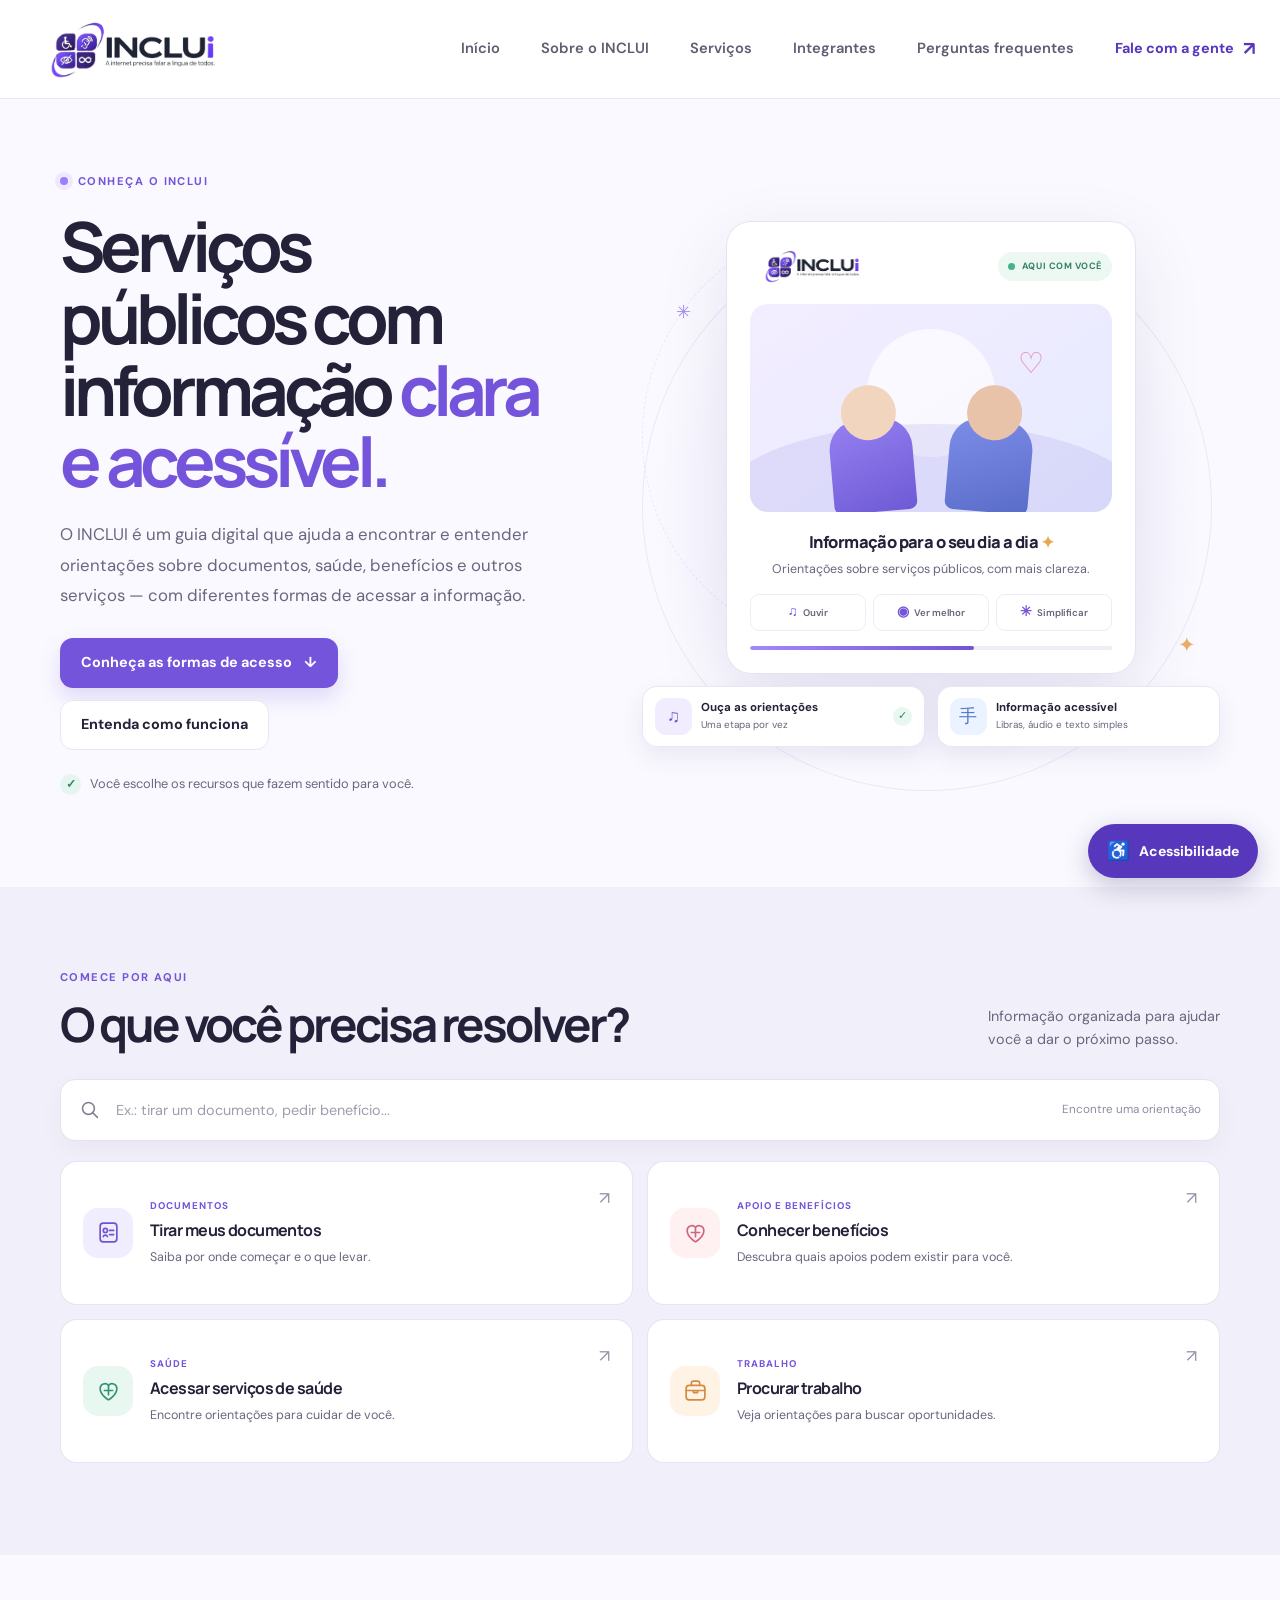
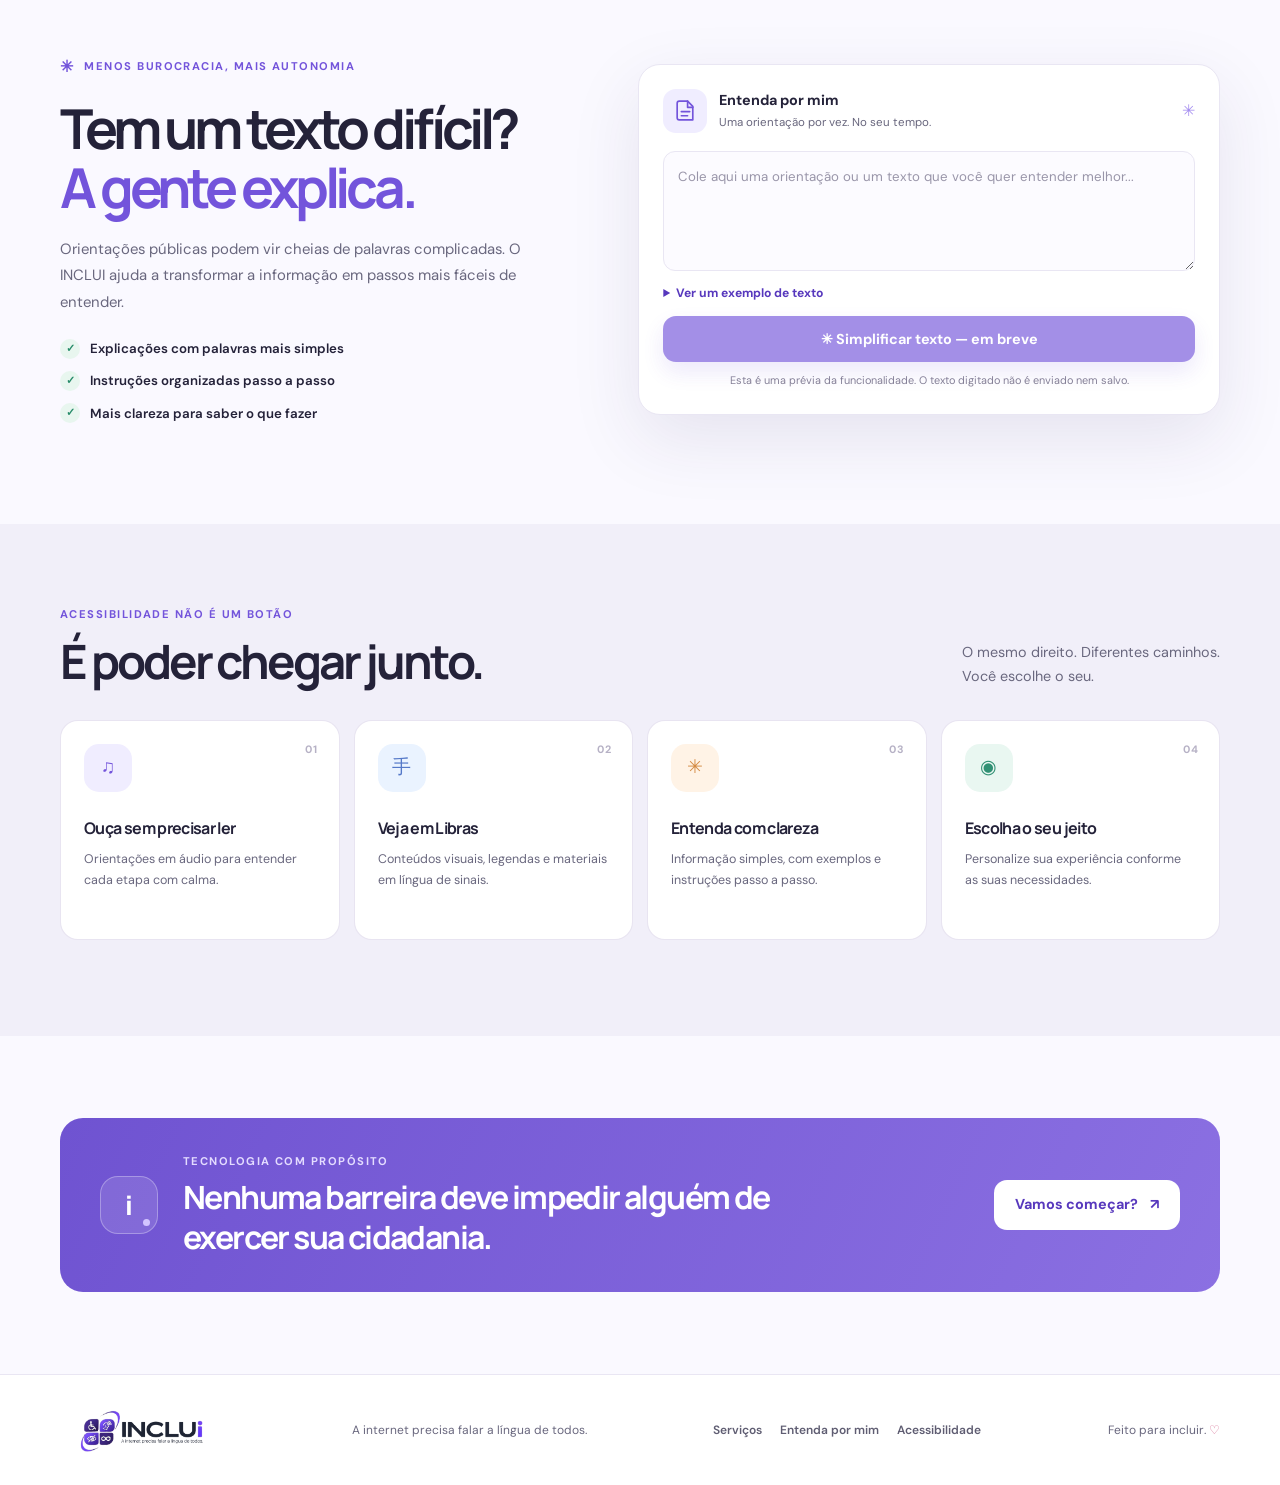
==== commit 49bbf8d1: "quando a tela diminuia na responsividade não aparecia o menu hamburguer que era um requisito, agora " ====
--- a/index.html
+++ b/index.html
@@ -31,17 +31,26 @@
         />
       </a>
 
-      <nav class="navegacao-principal" aria-label="Navegação principal">
+      <button
+        class="botao-menu-mobile"
+        type="button"
+        aria-label="Abrir menu"
+        aria-expanded="false"
+        aria-controls="navegacao-principal"
+      >
+        <span></span><span></span><span></span>
+      </button>
+
+      <nav class="navegacao-principal" id="navegacao-principal" aria-label="Navegação principal">
         <a href="#inicio">Início</a>
         <a href="sobre.html">Sobre o INCLUI</a>
         <a href="#servicos">Serviços</a>
         <a href="integrantes.html">Integrantes</a>
         <a href="faq.html">Perguntas frequentes</a>
+        <a class="link-cabecalho" href="contato.html">
+          Fale com a gente <span aria-hidden="true">↗</span>
+        </a>
       </nav>
-
-      <a class="link-cabecalho" href="contato.html">
-        Fale com a gente <span aria-hidden="true">↗</span>
-      </a>
     </header>
 
     <button
--- a/css/style.css
+++ b/css/style.css
@@ -2643,4 +2643,496 @@
   .sobre-chamada-final .botao-claro {
     width: 100%;
   }
+}
+
+.pagina-integrantes {
+  min-height: 100vh;
+  background: var(--fundo);
+}
+
+.equipe-apresentacao {
+  position: relative;
+  display: grid;
+  min-height: 390px;
+  align-items: center;
+  overflow: hidden;
+  background:
+    radial-gradient(ellipse at 82% 45%, rgba(196, 180, 255, .35), transparent 34%),
+    var(--fundo-alternado);
+}
+
+.equipe-apresentacao-conteudo {
+  position: relative;
+  z-index: 1;
+  padding-block: 70px;
+}
+
+.equipe-apresentacao .chamada {
+  margin-bottom: 14px;
+}
+
+.equipe-apresentacao h1 {
+  max-width: 760px;
+  margin-bottom: 18px;
+  font-size: clamp(2.8rem, 6vw, 5rem);
+  letter-spacing: -.075em;
+  line-height: 1.05;
+}
+
+.equipe-apresentacao h1 span {
+  color: var(--roxo);
+}
+
+.equipe-apresentacao-conteudo>p:not(.chamada) {
+  max-width: 600px;
+  margin: 0;
+  color: var(--texto-suave);
+  font-size: 1.03rem;
+  line-height: 1.8;
+}
+
+.equipe-descer {
+  display: grid;
+  width: 42px;
+  height: 42px;
+  place-items: center;
+  margin-top: 26px;
+  border: 1px solid var(--borda);
+  border-radius: 50%;
+  background: var(--superficie);
+  color: var(--roxo-escuro);
+  font-size: 1.25rem;
+  transition: transform 180ms ease;
+}
+
+.equipe-descer:hover {
+  transform: translateY(3px);
+}
+
+.equipe-forma-equipe {
+  position: absolute;
+  top: 50%;
+  right: max(24px, calc((100vw - 1200px) / 2));
+  display: grid;
+  width: 190px;
+  height: 190px;
+  grid-template-columns: repeat(2, 1fr);
+  align-content: center;
+  justify-items: center;
+  gap: 12px;
+  border: 1px solid rgba(115, 84, 219, .16);
+  border-radius: 50%;
+  background: rgba(255,255,255,.55);
+  transform: translateY(-50%) rotate(-8deg);
+}
+
+.equipe-forma-equipe span {
+  grid-column: 1 / -1;
+  color: var(--roxo-escuro);
+  font-family: Manrope, "DM Sans", Arial, sans-serif;
+  font-size: .75rem;
+  font-weight: 800;
+  letter-spacing: .14em;
+}
+
+.equipe-forma-equipe i {
+  width: 25px;
+  height: 25px;
+  border: 4px solid rgba(115, 84, 219, .25);
+  border-radius: 50%;
+  background: #c9b8ff;
+}
+
+.equipe-forma-equipe i:nth-of-type(2) { background: #f0bba6; }
+.equipe-forma-equipe i:nth-of-type(3) { background: #9dc9b7; }
+.equipe-forma-equipe i:nth-of-type(4) { background: #98b7e5; }
+
+.equipe-secao {
+  padding-block: 76px 86px;
+}
+
+.equipe-cabecalho {
+  display: flex;
+  align-items: end;
+  justify-content: space-between;
+  gap: 28px;
+  margin-bottom: 30px;
+}
+
+.equipe-cabecalho .chamada {
+  margin-bottom: 9px;
+}
+
+.equipe-cabecalho h2 {
+  max-width: 600px;
+  margin-bottom: 0;
+  font-size: clamp(1.7rem, 3.4vw, 2.55rem);
+  letter-spacing: -.06em;
+  line-height: 1.2;
+}
+
+.equipe-cabecalho>p {
+  max-width: 280px;
+  margin: 0 0 3px;
+  color: var(--texto-suave);
+  font-size: .9rem;
+}
+
+.equipe-grade {
+  display: grid;
+  grid-template-columns: repeat(2, minmax(0, 1fr));
+  gap: 18px;
+}
+
+.cartao-integrante {
+  display: grid;
+  min-height: 245px;
+  grid-template-columns: 72px minmax(0, 1fr);
+  align-content: start;
+  align-items: center;
+  column-gap: 18px;
+  padding: 24px;
+  border: 1px solid var(--borda);
+  border-radius: 19px;
+  background: var(--superficie);
+  box-shadow: 0 12px 32px rgba(49, 37, 100, .045);
+  transition: border-color 180ms ease, box-shadow 180ms ease, transform 180ms ease;
+}
+
+.cartao-integrante:hover {
+  transform: translateY(-3px);
+  border-color: #c9baf8;
+  box-shadow: 0 16px 38px rgba(49, 37, 100, .09);
+}
+
+.integrante-avatar {
+  display: block;
+  width: 72px;
+  height: 72px;
+  grid-row: span 3;
+  object-fit: cover;
+  object-position: center;
+  border: 1px solid rgba(87, 56, 189, .12);
+  border-radius: 22px;
+}
+
+.integrante-avatar-lilas { background: #eee8ff; color: #5738bd; }
+.integrante-avatar-pessego { background: #fff0e8; color: #a64b34; }
+.integrante-avatar-verde { background: #e6f4ed; color: #287252; }
+.integrante-avatar-azul { background: #e7efff; color: #315eae; }
+
+.integrante-identificacao {
+  align-self: end;
+  margin: 0 0 3px;
+  color: var(--roxo);
+  font-size: .64rem;
+  font-weight: 700;
+  letter-spacing: .12em;
+}
+
+.cartao-integrante h3 {
+  align-self: start;
+  margin: 0;
+  font-size: clamp(1rem, 1.7vw, 1.22rem);
+  letter-spacing: -.045em;
+  line-height: 1.35;
+  overflow-wrap: anywhere;
+}
+
+.integrante-curso {
+  grid-column: 2;
+  margin: 6px 0 0;
+  color: var(--texto-suave);
+  font-size: .82rem;
+}
+
+.integrante-links {
+  display: flex;
+  grid-column: 1 / -1;
+  flex-wrap: wrap;
+  gap: 9px;
+  margin-top: 23px;
+  padding-top: 18px;
+  border-top: 1px solid var(--borda);
+}
+
+.integrante-links a {
+  display: inline-flex;
+  min-height: 38px;
+  align-items: center;
+  gap: 8px;
+  padding: 0 13px;
+  border: 1px solid var(--borda);
+  border-radius: 999px;
+  color: var(--texto);
+  font-size: .78rem;
+  font-weight: 700;
+  transition: border-color 180ms ease, background 180ms ease, color 180ms ease;
+}
+
+.integrante-links a:hover {
+  border-color: var(--roxo);
+  background: var(--lavanda);
+  color: var(--roxo-escuro);
+}
+
+.integrante-links a span {
+  color: var(--roxo);
+  font-size: 1rem;
+}
+
+.equipe-chamada {
+  display: flex;
+  align-items: center;
+  justify-content: space-between;
+  gap: 28px;
+  margin-block: 0 76px;
+  padding: 34px 40px;
+  border-radius: 22px;
+  background: linear-gradient(115deg, #6f53d1, #8b70e2);
+  color: #fff;
+}
+
+.equipe-chamada .chamada {
+  margin-bottom: 9px;
+  color: #e4dcff;
+}
+
+.equipe-chamada h2 {
+  max-width: 620px;
+  margin: 0;
+  font-size: clamp(1.45rem, 2.8vw, 2.1rem);
+  letter-spacing: -.055em;
+  line-height: 1.25;
+}
+
+.equipe-chamada .botao-claro {
+  flex: 0 0 auto;
+}
+
+body[data-tema="escuro"] .equipe-apresentacao {
+  background:
+    radial-gradient(ellipse at 82% 45%, rgba(112, 91, 179, .22), transparent 34%),
+    var(--fundo-alternado);
+}
+
+body[data-tema="escuro"] .equipe-forma-equipe {
+  border-color: var(--borda);
+  background: rgba(36, 34, 48, .72);
+}
+
+body[data-tema="escuro"] .equipe-forma-equipe span {
+  color: #e1d8ff;
+}
+
+body[data-tema="escuro"] .cartao-integrante {
+  border-color: var(--borda);
+  background: var(--superficie);
+  color: var(--texto);
+}
+
+body[data-tema="escuro"] .integrante-avatar {
+  border-color: var(--borda);
+}
+
+body[data-tema="escuro"] .integrante-avatar-lilas { background: #332d4b; color: #d0c2ff; }
+body[data-tema="escuro"] .integrante-avatar-pessego { background: #453322; color: #ffd1a0; }
+body[data-tema="escuro"] .integrante-avatar-verde { background: #20372f; color: #a9e3cb; }
+body[data-tema="escuro"] .integrante-avatar-azul { background: #27364d; color: #a9c7ff; }
+
+body[data-tema="escuro"] .integrante-links a {
+  border-color: var(--borda);
+  color: var(--texto);
+}
+
+body[data-tema="escuro"] .integrante-links a:hover {
+  background: #332d4b;
+  color: #e1d8ff;
+}
+
+@media (max-width: 740px) {
+  .equipe-apresentacao {
+    min-height: 350px;
+  }
+
+  .equipe-apresentacao-conteudo {
+    padding-block: 60px;
+  }
+
+  .equipe-forma-equipe {
+    top: 28px;
+    right: 20px;
+    width: 100px;
+    height: 100px;
+    gap: 5px;
+    opacity: .48;
+    transform: rotate(-8deg);
+  }
+
+  .equipe-forma-equipe i {
+    width: 16px;
+    height: 16px;
+    border-width: 2px;
+  }
+
+  .equipe-forma-equipe span {
+    font-size: .55rem;
+  }
+
+  .equipe-secao {
+    padding-block: 60px;
+  }
+
+  .equipe-cabecalho {
+    align-items: flex-start;
+    flex-direction: column;
+    gap: 10px;
+  }
+
+  .equipe-cabecalho>p {
+    max-width: 440px;
+  }
+
+  .equipe-grade {
+    grid-template-columns: 1fr;
+  }
+
+  .equipe-chamada {
+    align-items: flex-start;
+    flex-direction: column;
+    margin-bottom: 56px;
+    padding: 27px;
+  }
+}
+
+@media (max-width: 480px) {
+  .equipe-apresentacao h1 {
+    font-size: clamp(2.45rem, 12vw, 3.3rem);
+  }
+
+  .cartao-integrante {
+    grid-template-columns: 58px minmax(0, 1fr);
+    column-gap: 14px;
+    padding: 19px;
+  }
+
+  .integrante-avatar {
+    width: 58px;
+    height: 58px;
+    border-radius: 18px;
+  }
+
+  .cartao-integrante h3 {
+    font-size: 1rem;
+  }
+
+  .equipe-chamada .botao-claro {
+    width: 100%;
+  }
+}
+
+.botao-menu-mobile {
+  display: none;
+}
+
+@media (max-width: 800px) {
+  .cabecalho-site {
+    position: sticky;
+    top: 0;
+    z-index: 20;
+    min-height: 72px;
+    flex-wrap: nowrap;
+    gap: 12px;
+    padding: 8px 18px;
+  }
+
+  .botao-menu-mobile {
+    display: flex;
+    width: 44px;
+    height: 44px;
+    flex: 0 0 auto;
+    flex-direction: column;
+    align-items: center;
+    justify-content: center;
+    gap: 5px;
+    margin-left: auto;
+    padding: 0;
+    border: 1px solid var(--borda);
+    border-radius: 12px;
+    background: var(--superficie);
+    color: var(--texto);
+    cursor: pointer;
+  }
+
+  .botao-menu-mobile span {
+    display: block;
+    width: 19px;
+    height: 2px;
+    border-radius: 2px;
+    background: currentColor;
+    transition: transform 180ms ease, opacity 180ms ease;
+  }
+
+  .cabecalho-site.menu-aberto .botao-menu-mobile span:first-child {
+    transform: translateY(7px) rotate(45deg);
+  }
+
+  .cabecalho-site.menu-aberto .botao-menu-mobile span:nth-child(2) {
+    opacity: 0;
+  }
+
+  .cabecalho-site.menu-aberto .botao-menu-mobile span:last-child {
+    transform: translateY(-7px) rotate(-45deg);
+  }
+
+  .cabecalho-site .navegacao-principal {
+    position: absolute;
+    top: 100%;
+    right: 0;
+    left: 0;
+    z-index: 21;
+    display: none;
+    width: 100%;
+    flex-direction: column;
+    align-items: stretch;
+    gap: 0;
+    overflow: visible;
+    padding: 8px 18px 16px;
+    border-bottom: 1px solid var(--borda);
+    background: var(--superficie);
+    box-shadow: 0 16px 26px rgba(36, 34, 57, .12);
+    font-size: .92rem;
+    white-space: normal;
+  }
+
+  .cabecalho-site.menu-aberto .navegacao-principal {
+    display: flex;
+  }
+
+  .navegacao-principal>a:not(.link-cabecalho) {
+    padding: 12px 4px;
+    border-bottom: 1px solid var(--borda);
+  }
+
+  .cabecalho-site .navegacao-principal .link-cabecalho {
+    justify-content: flex-start;
+    margin: 10px 0 0;
+    padding: 11px 14px;
+    border-radius: 10px;
+    background: var(--lavanda);
+    color: var(--roxo-escuro);
+    font-size: .9rem;
+  }
+
+  body[data-tema="escuro"] .botao-menu-mobile,
+  body[data-tema="escuro"] .cabecalho-site .navegacao-principal {
+    border-color: var(--borda);
+    background: var(--superficie);
+    color: var(--texto);
+  }
+
+  body[data-tema="escuro"] .cabecalho-site .navegacao-principal .link-cabecalho {
+    background: #332d4b;
+    color: #e1d8ff;
+  }
 }
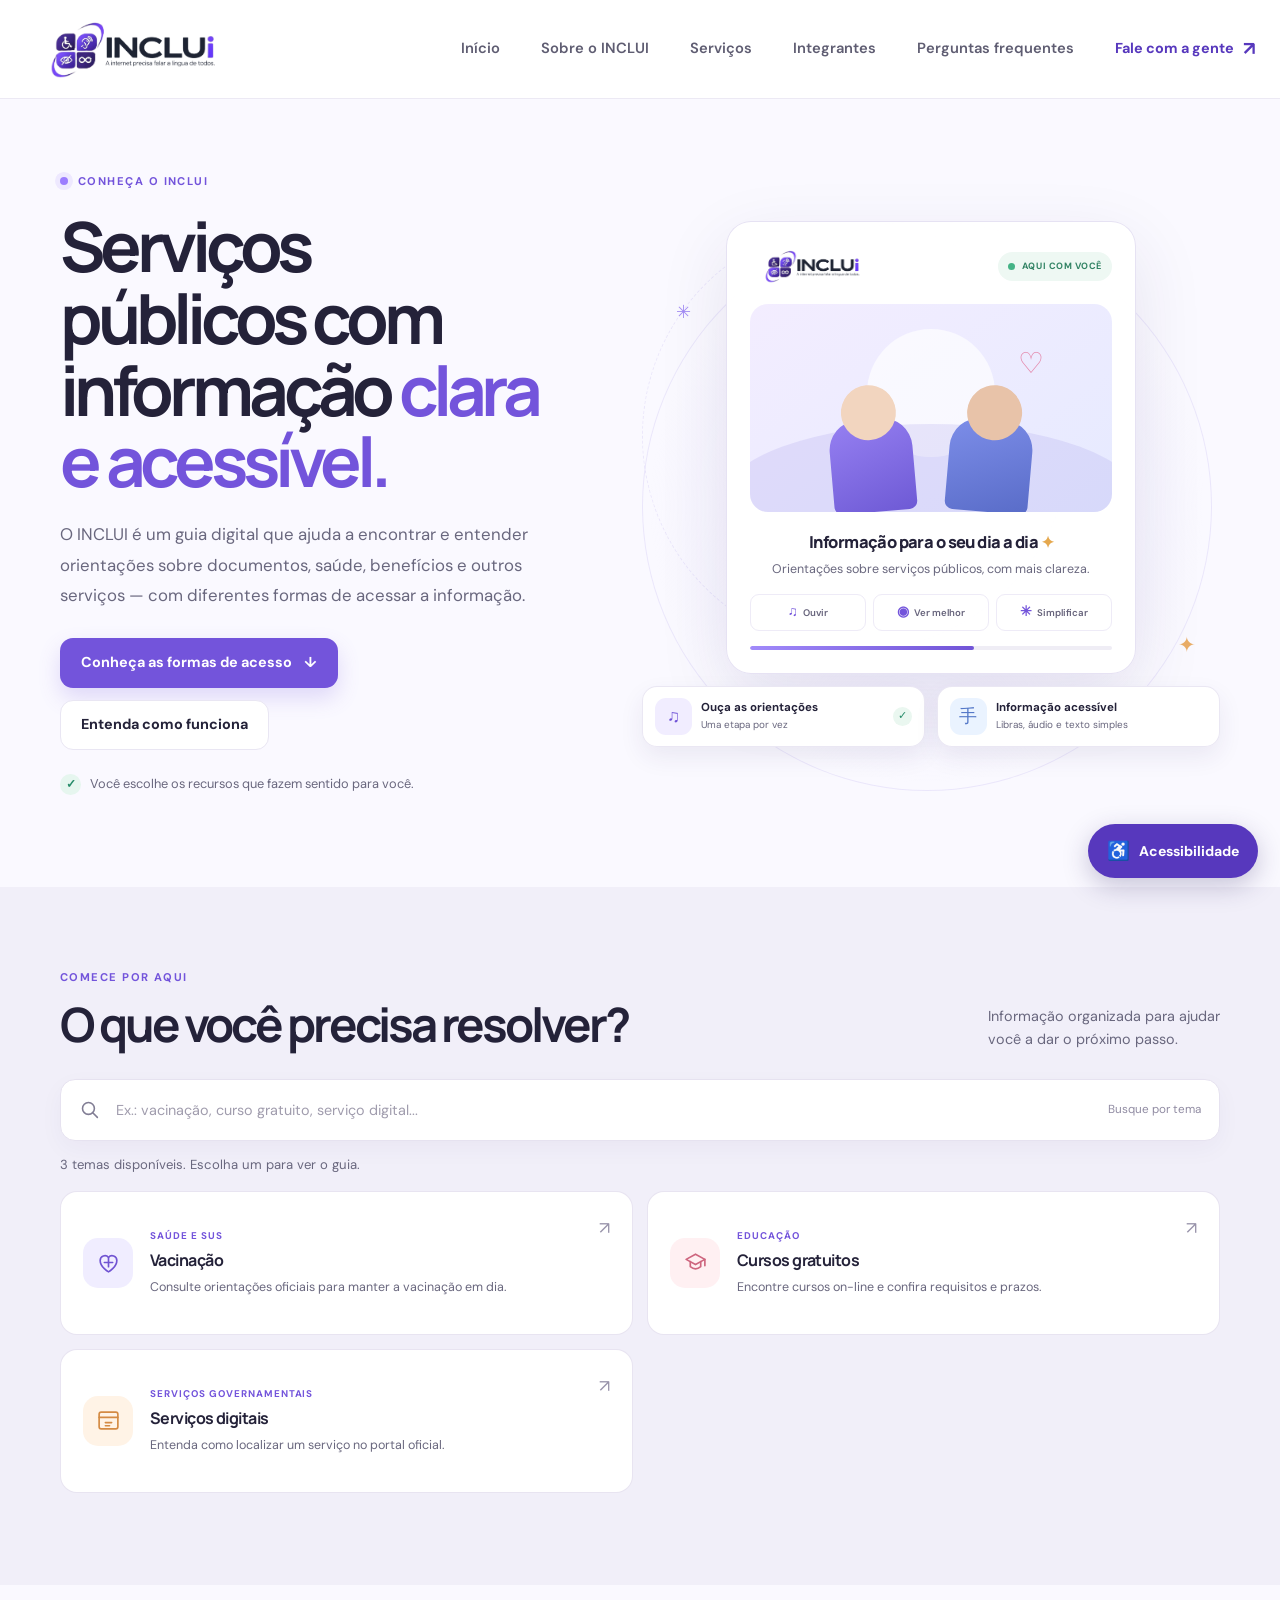
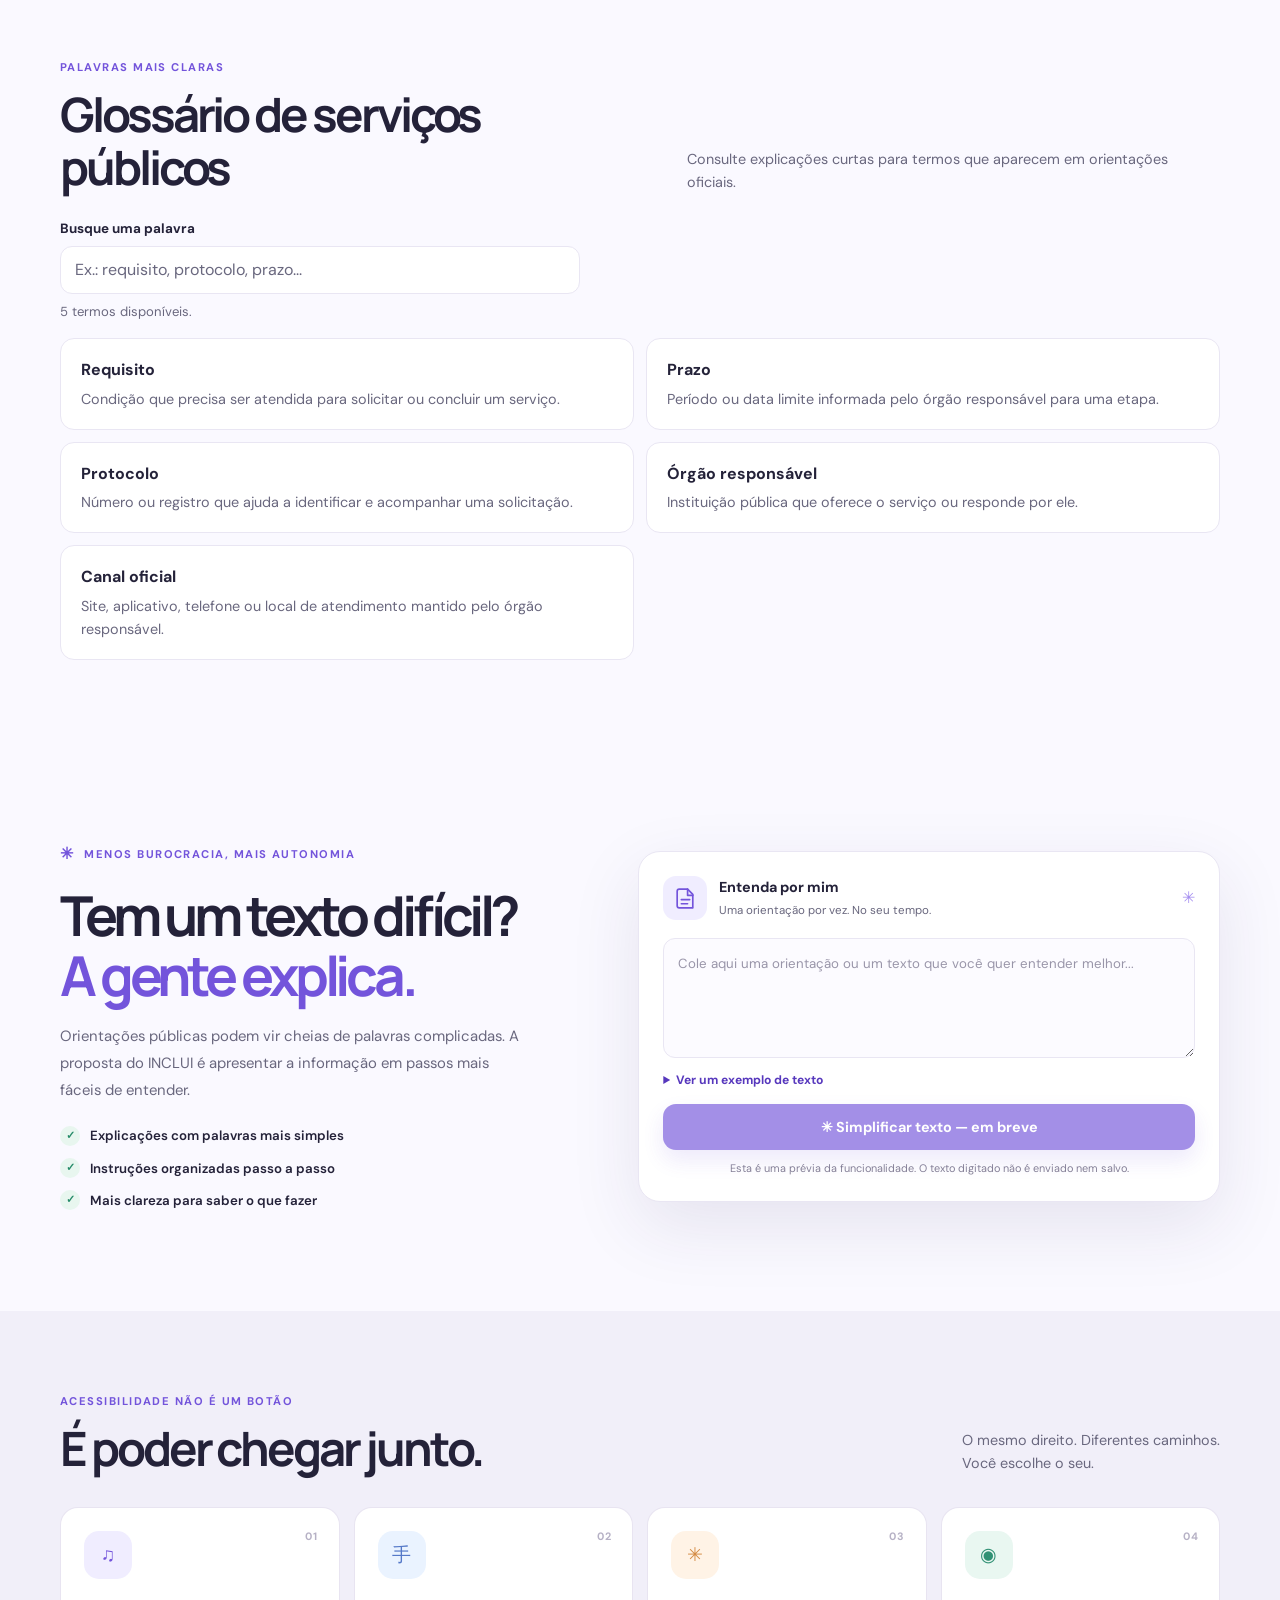
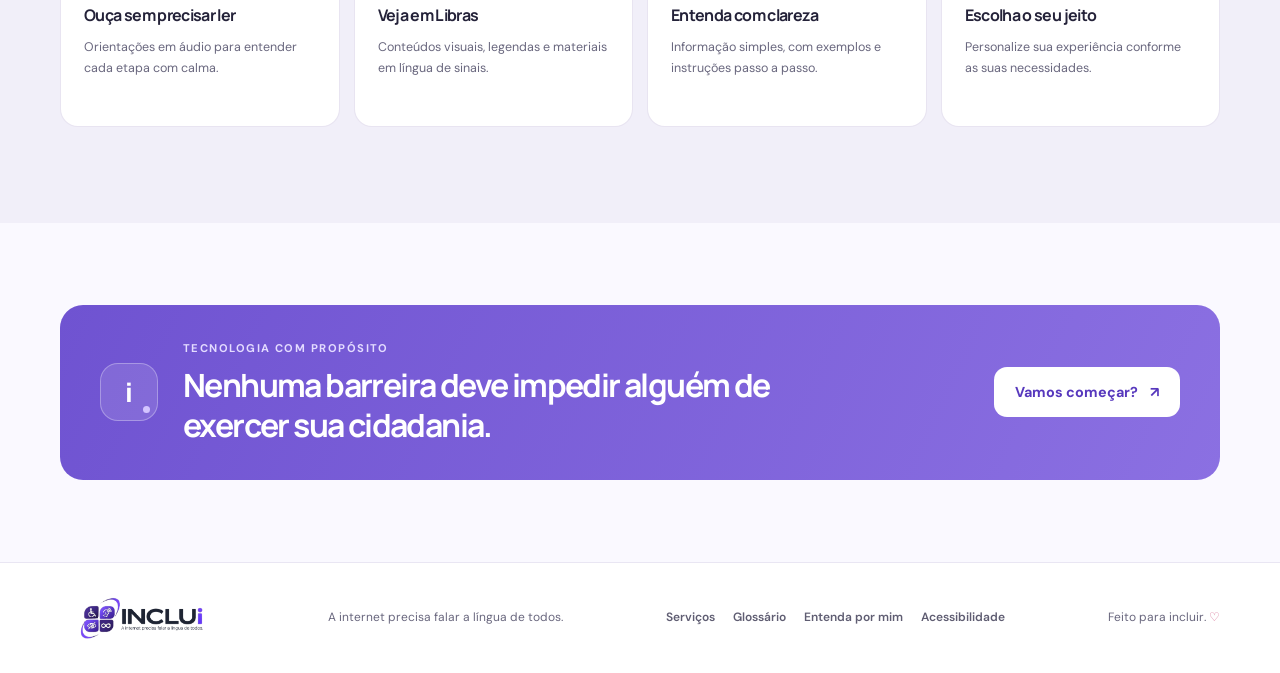
==== commit 589d1046: "adequando as paginas de acordo com o documento de eng. soft." ====
--- a/index.html
+++ b/index.html
@@ -302,75 +302,99 @@
             <input
               id="campo-busca-servicos"
               type="search"
-              placeholder="Ex.: tirar um documento, pedir benefício..."
+              placeholder="Ex.: vacinação, curso gratuito, serviço digital..."
               autocomplete="off"
+              aria-controls="lista-pilares"
             />
-            <span class="dica-busca">Encontre uma orientação</span>
-          </div>
-
-          <div class="grade-servicos">
-            <article class="cartao-servico">
+            <span class="dica-busca">Busque por tema</span>
+          </div>
+
+          <p class="estado-busca" id="estado-busca-servicos" role="status" aria-live="polite">
+            3 temas disponíveis. Escolha um para ver o guia.
+          </p>
+
+          <div class="grade-servicos" id="lista-pilares">
+            <a class="cartao-servico" href="vacinacao.html" data-termos="saude sus vacina vacinacao imunizacao unidade posto">
               <span class="icone-servico icone-documentos" aria-hidden="true">
-                <svg viewBox="0 0 24 24">
-                  <rect x="4" y="3" width="16" height="18" rx="3" />
-                  <circle cx="9" cy="10" r="2" />
-                  <path d="M7 16c.5-2 3.5-2 4 0m2-6h4m-4 4h4" />
-                </svg>
-              </span>
-              <div class="texto-servico">
-                <span class="categoria-servico">DOCUMENTOS</span>
-                <h3>Tirar meus documentos</h3>
-                <p>Saiba por onde começar e o que levar.</p>
-              </div>
-              <span class="seta-servico" aria-hidden="true">↗</span>
-            </article>
-
-            <article class="cartao-servico">
-              <span class="icone-servico icone-beneficios" aria-hidden="true">
-                <svg viewBox="0 0 24 24">
-                  <path d="M12 21s-8-4.5-8-11a4.5 4.5 0 0 1 8-2.8A4.5 4.5 0 0 1 20 10c0 6.5-8 11-8 11Z" />
-                  <path d="M8 12h8m-4-4v8" />
-                </svg>
-              </span>
-              <div class="texto-servico">
-                <span class="categoria-servico">APOIO E BENEFÍCIOS</span>
-                <h3>Conhecer benefícios</h3>
-                <p>Descubra quais apoios podem existir para você.</p>
-              </div>
-              <span class="seta-servico" aria-hidden="true">↗</span>
-            </article>
-
-            <article class="cartao-servico">
-              <span class="icone-servico icone-saude" aria-hidden="true">
                 <svg viewBox="0 0 24 24">
                   <path d="M12 21s-8-4.5-8-11a4.5 4.5 0 0 1 8-2.8A4.5 4.5 0 0 1 20 10c0 6.5-8 11-8 11Z" />
                   <path d="M12 8v8m-4-4h8" />
                 </svg>
               </span>
               <div class="texto-servico">
-                <span class="categoria-servico">SAÚDE</span>
-                <h3>Acessar serviços de saúde</h3>
-                <p>Encontre orientações para cuidar de você.</p>
+                <span class="categoria-servico">SAÚDE E SUS</span>
+                <h3>Vacinação</h3>
+                <p>Consulte orientações oficiais para manter a vacinação em dia.</p>
               </div>
               <span class="seta-servico" aria-hidden="true">↗</span>
-            </article>
-
-            <article class="cartao-servico">
-              <span class="icone-servico icone-trabalho" aria-hidden="true">
+            </a>
+
+            <a class="cartao-servico" href="cursos-gratuitos.html" data-termos="educacao curso cursos gratuito gratuitos online inscricao certificado">
+              <span class="icone-servico icone-beneficios" aria-hidden="true">
                 <svg viewBox="0 0 24 24">
-                  <rect x="3" y="7" width="18" height="14" rx="3" />
-                  <path d="M8 7V5a2 2 0 0 1 2-2h4a2 2 0 0 1 2 2v2m-13 5h18m-11 0v2h4v-2" />
+                  <path d="m3 9 9-5 9 5-9 5-9-5Z" />
+                  <path d="M7 11.2V16c3 2.5 7 2.5 10 0v-4.8M21 9v6" />
                 </svg>
               </span>
               <div class="texto-servico">
-                <span class="categoria-servico">TRABALHO</span>
-                <h3>Procurar trabalho</h3>
-                <p>Veja orientações para buscar oportunidades.</p>
+                <span class="categoria-servico">EDUCAÇÃO</span>
+                <h3>Cursos gratuitos</h3>
+                <p>Encontre cursos on-line e confira requisitos e prazos.</p>
               </div>
               <span class="seta-servico" aria-hidden="true">↗</span>
-            </article>
-          </div>
-        </div>
+            </a>
+
+            <a class="cartao-servico" href="servicos-digitais.html" data-termos="tecnologia governo gov.br servico servicos digital digitais portal burocracia">
+              <span class="icone-servico icone-trabalho" aria-hidden="true">
+                <svg viewBox="0 0 24 24">
+                  <rect x="3" y="4" width="18" height="16" rx="2" />
+                  <path d="M3 9h18m-12 5h6m-6 3h4" />
+                </svg>
+              </span>
+              <div class="texto-servico">
+                <span class="categoria-servico">SERVIÇOS GOVERNAMENTAIS</span>
+                <h3>Serviços digitais</h3>
+                <p>Entenda como localizar um serviço no portal oficial.</p>
+              </div>
+              <span class="seta-servico" aria-hidden="true">↗</span>
+            </a>
+          </div>
+        </div>
+      </section>
+
+      <section class="secao-glossario limite-secao" id="glossario" aria-labelledby="titulo-glossario">
+        <div class="cabecalho-secao">
+          <div>
+            <p class="chamada">PALAVRAS MAIS CLARAS</p>
+            <h2 id="titulo-glossario">Glossário de serviços públicos</h2>
+          </div>
+          <p class="introducao-secao">Consulte explicações curtas para termos que aparecem em orientações oficiais.</p>
+        </div>
+        <label class="rotulo-busca-glossario" for="busca-glossario">Busque uma palavra</label>
+        <input class="campo-busca-glossario" id="busca-glossario" type="search" placeholder="Ex.: requisito, protocolo, prazo..." aria-controls="lista-glossario" />
+        <p class="estado-busca" id="estado-busca-glossario" role="status" aria-live="polite">5 termos disponíveis.</p>
+        <dl class="lista-glossario" id="lista-glossario">
+          <div class="termo-glossario" data-termos="requisito exigencia condicao">
+            <dt>Requisito</dt>
+            <dd>Condição que precisa ser atendida para solicitar ou concluir um serviço.</dd>
+          </div>
+          <div class="termo-glossario" data-termos="prazo data tempo">
+            <dt>Prazo</dt>
+            <dd>Período ou data limite informada pelo órgão responsável para uma etapa.</dd>
+          </div>
+          <div class="termo-glossario" data-termos="protocolo numero acompanhamento pedido">
+            <dt>Protocolo</dt>
+            <dd>Número ou registro que ajuda a identificar e acompanhar uma solicitação.</dd>
+          </div>
+          <div class="termo-glossario" data-termos="orgao responsavel instituicao">
+            <dt>Órgão responsável</dt>
+            <dd>Instituição pública que oferece o serviço ou responde por ele.</dd>
+          </div>
+          <div class="termo-glossario" data-termos="canal oficial portal atendimento">
+            <dt>Canal oficial</dt>
+            <dd>Site, aplicativo, telefone ou local de atendimento mantido pelo órgão responsável.</dd>
+          </div>
+        </dl>
       </section>
 
       <section class="secao-compreensao limite-secao" id="entenda" aria-labelledby="titulo-compreensao">
@@ -382,7 +406,7 @@
           </h2>
           <p class="descricao-compreensao">
             Orientações públicas podem vir cheias de palavras complicadas.
-            O INCLUI ajuda a transformar a informação em passos mais fáceis de entender.
+            A proposta do INCLUI é apresentar a informação em passos mais fáceis de entender.
           </p>
           <ul class="beneficios-compreensao">
             <li><span aria-hidden="true">✓</span> Explicações com palavras mais simples</li>
@@ -418,9 +442,8 @@
           <details class="detalhes-exemplo">
             <summary>Ver um exemplo de texto</summary>
             <p>
-              Para solicitar a segunda via do documento de identidade, compareça
-              ao posto de atendimento com sua certidão de nascimento ou casamento
-              e comprovante de residência.
+              Exemplo genérico, sem relação com um serviço específico:
+              confira as instruções do órgão responsável antes de iniciar uma solicitação.
             </p>
           </details>
 
@@ -511,6 +534,7 @@
 
         <nav class="navegacao-rodape" aria-label="Navegação do rodapé">
           <a href="#servicos">Serviços</a>
+          <a href="#glossario">Glossário</a>
           <a href="#entenda">Entenda por mim</a>
           <a href="#acessibilidade">Acessibilidade</a>
         </nav>
--- a/css/style.css
+++ b/css/style.css
@@ -3135,4 +3135,1022 @@
     background: #332d4b;
     color: #e1d8ff;
   }
+}
+
+.pagina-contato {
+  min-height: 100vh;
+  background: var(--fundo);
+}
+
+.contato-principal {
+  display: grid;
+  grid-template-columns: minmax(0, .9fr) minmax(420px, 1.1fr);
+  align-items: start;
+  gap: clamp(42px, 7vw, 92px);
+  padding-block: 74px 64px;
+}
+
+.contato-introducao {
+  padding-top: 18px;
+}
+
+.contato-introducao .chamada {
+  margin-bottom: 15px;
+}
+
+.contato-introducao h1 {
+  margin-bottom: 18px;
+  font-size: clamp(2.8rem, 5vw, 4.65rem);
+  letter-spacing: -.075em;
+  line-height: 1.05;
+}
+
+.contato-introducao h1 span {
+  color: var(--roxo);
+}
+
+.contato-descricao {
+  max-width: 480px;
+  margin-bottom: 30px;
+  color: var(--texto-suave);
+  font-size: 1.02rem;
+  line-height: 1.8;
+}
+
+.contato-conexao {
+  display: flex;
+  align-items: flex-start;
+  gap: 15px;
+  padding: 18px;
+  border: 1px solid var(--borda);
+  border-radius: 17px;
+  background: var(--superficie);
+}
+
+.contato-icone-equipe,
+.contato-formulario-icone {
+  display: grid;
+  width: 42px;
+  height: 42px;
+  flex: 0 0 auto;
+  place-items: center;
+  border-radius: 13px;
+  background: var(--lavanda);
+  color: var(--roxo);
+  font-size: 1.25rem;
+}
+
+.contato-conexao h2 {
+  margin: 0 0 5px;
+  font-size: 1rem;
+  letter-spacing: -.035em;
+}
+
+.contato-conexao p {
+  margin: 0 0 9px;
+  color: var(--texto-suave);
+  font-size: .82rem;
+  line-height: 1.6;
+}
+
+.contato-conexao a {
+  display: inline-flex;
+  align-items: center;
+  gap: 7px;
+  color: var(--roxo-escuro);
+  font-size: .8rem;
+  font-weight: 700;
+}
+
+.contato-conexao a:hover {
+  text-decoration: underline;
+  text-underline-offset: 3px;
+}
+
+.contato-frase {
+  display: flex;
+  align-items: flex-start;
+  gap: 9px;
+  margin-top: 32px;
+  color: var(--roxo-escuro);
+}
+
+.contato-frase span {
+  font-family: Georgia, serif;
+  font-size: 2rem;
+  line-height: 1;
+}
+
+.contato-frase p {
+  margin: 4px 0 0;
+  font-family: Manrope, "DM Sans", Arial, sans-serif;
+  font-size: .9rem;
+  font-weight: 700;
+}
+
+.cartao-formulario-contato {
+  padding: clamp(22px, 3.2vw, 34px);
+  border: 1px solid var(--borda);
+  border-radius: 22px;
+  background: var(--superficie);
+  box-shadow: var(--sombra);
+}
+
+.contato-formulario-cabecalho {
+  display: flex;
+  align-items: center;
+  gap: 14px;
+  margin-bottom: 23px;
+}
+
+.contato-formulario-icone {
+  width: 48px;
+  height: 48px;
+  font-size: 1.35rem;
+}
+
+.contato-formulario-cabecalho .chamada {
+  margin-bottom: 3px;
+  font-size: .63rem;
+}
+
+.contato-formulario-cabecalho h2 {
+  margin: 0;
+  font-size: 1.35rem;
+  letter-spacing: -.045em;
+}
+
+.campos-contato-linha {
+  display: grid;
+  grid-template-columns: repeat(2, minmax(0, 1fr));
+  gap: 14px;
+}
+
+.campo-contato {
+  display: grid;
+  gap: 7px;
+  margin-bottom: 15px;
+}
+
+.campo-contato label {
+  font-size: .8rem;
+  font-weight: 700;
+}
+
+.campo-contato input,
+.campo-contato select,
+.campo-contato textarea {
+  width: 100%;
+  min-height: 46px;
+  padding: 11px 13px;
+  border: 1px solid var(--borda);
+  border-radius: 10px;
+  background: var(--fundo);
+  color: var(--texto);
+  font: inherit;
+  font-size: .82rem;
+  transition: border-color 160ms ease, box-shadow 160ms ease;
+}
+
+.campo-contato textarea {
+  min-height: 132px;
+  resize: vertical;
+}
+
+.campo-contato input::placeholder,
+.campo-contato textarea::placeholder {
+  color: var(--texto-suave);
+  opacity: .8;
+}
+
+.campo-contato input:focus,
+.campo-contato select:focus,
+.campo-contato textarea:focus {
+  border-color: var(--roxo);
+  outline: 0;
+  box-shadow: 0 0 0 3px rgba(115, 84, 219, .14);
+}
+
+.botao-enviar-contato {
+  width: 100%;
+  justify-content: center;
+  gap: 10px;
+  margin-top: 1px;
+}
+
+.aviso-formulario-contato {
+  margin: 12px 0 0;
+  color: var(--texto-suave);
+  font-size: .7rem;
+  line-height: 1.6;
+}
+
+.contato-nota {
+  display: flex;
+  align-items: center;
+  justify-content: center;
+  gap: 9px;
+  padding-block: 0 56px;
+  color: var(--texto-suave);
+  text-align: center;
+}
+
+.contato-nota span {
+  color: #d66f93;
+}
+
+.contato-nota p {
+  margin: 0;
+  font-size: .82rem;
+}
+
+body[data-tema="escuro"] .contato-conexao,
+body[data-tema="escuro"] .cartao-formulario-contato {
+  border-color: var(--borda);
+  background: var(--superficie);
+  color: var(--texto);
+}
+
+body[data-tema="escuro"] .campo-contato input,
+body[data-tema="escuro"] .campo-contato select,
+body[data-tema="escuro"] .campo-contato textarea {
+  border-color: var(--borda);
+  background: #2b2938;
+  color: var(--texto);
+}
+
+body[data-tema="escuro"] .campo-contato input::placeholder,
+body[data-tema="escuro"] .campo-contato textarea::placeholder {
+  color: #aaa5ba;
+}
+
+@media (max-width: 900px) {
+  .contato-principal {
+    grid-template-columns: minmax(0, .85fr) minmax(360px, 1.15fr);
+    gap: 34px;
+  }
+}
+
+@media (max-width: 740px) {
+  .contato-principal {
+    grid-template-columns: 1fr;
+    gap: 30px;
+    padding-block: 54px 38px;
+  }
+
+  .contato-introducao {
+    padding-top: 0;
+  }
+
+  .contato-descricao {
+    margin-bottom: 22px;
+  }
+
+  .contato-frase {
+    margin-top: 22px;
+  }
+
+  .contato-nota {
+    padding-bottom: 44px;
+  }
+}
+
+@media (max-width: 520px) {
+  .contato-principal {
+    width: calc(100% - 32px);
+  }
+
+  .contato-introducao h1 {
+    font-size: clamp(2.5rem, 12vw, 3.5rem);
+  }
+
+  .campos-contato-linha {
+    grid-template-columns: 1fr;
+    gap: 0;
+  }
+
+  .cartao-formulario-contato {
+    padding: 21px 17px;
+  }
+
+  .contato-nota {
+    align-items: flex-start;
+    text-align: left;
+  }
+}
+
+.pagina-faq {
+  min-height: 100vh;
+  background: var(--fundo);
+}
+
+.faq-apresentacao {
+  position: relative;
+  display: grid;
+  min-height: 350px;
+  align-items: center;
+  overflow: hidden;
+  background:
+    radial-gradient(ellipse at 82% 45%, rgba(196, 180, 255, .35), transparent 34%),
+    var(--fundo-alternado);
+}
+
+.faq-apresentacao-conteudo {
+  position: relative;
+  z-index: 1;
+  padding-block: 62px;
+}
+
+.faq-apresentacao .chamada {
+  margin-bottom: 14px;
+}
+
+.faq-apresentacao h1 {
+  max-width: 760px;
+  margin-bottom: 17px;
+  font-size: clamp(2.8rem, 6vw, 4.7rem);
+  letter-spacing: -.075em;
+  line-height: 1.05;
+}
+
+.faq-apresentacao h1 span {
+  color: var(--roxo);
+}
+
+.faq-apresentacao-conteudo>p:not(.chamada) {
+  max-width: 650px;
+  margin-bottom: 22px;
+  color: var(--texto-suave);
+  font-size: 1rem;
+  line-height: 1.8;
+}
+
+.faq-forma {
+  position: absolute;
+  top: 50%;
+  right: max(42px, calc((100vw - 1200px) / 2));
+  display: grid;
+  width: 170px;
+  height: 170px;
+  place-items: center;
+  border: 1px solid rgba(115, 84, 219, .18);
+  border-radius: 50%;
+  background: rgba(255,255,255,.55);
+  color: rgba(115, 84, 219, .5);
+  font-family: Manrope, "DM Sans", Arial, sans-serif;
+  font-size: 6rem;
+  font-weight: 800;
+  line-height: 1;
+  transform: translateY(-50%) rotate(9deg);
+}
+
+.faq-secao {
+  padding-block: 76px 62px;
+}
+
+.faq-cabecalho {
+  display: flex;
+  align-items: end;
+  justify-content: space-between;
+  gap: 28px;
+  margin-bottom: 25px;
+}
+
+.faq-cabecalho .chamada {
+  margin-bottom: 8px;
+}
+
+.faq-cabecalho h2 {
+  margin: 0;
+  font-size: clamp(1.7rem, 3.4vw, 2.5rem);
+  letter-spacing: -.06em;
+  line-height: 1.2;
+}
+
+.faq-cabecalho>p {
+  max-width: 300px;
+  margin: 0 0 3px;
+  color: var(--texto-suave);
+  font-size: .85rem;
+}
+
+.faq-lista {
+  display: grid;
+  gap: 11px;
+}
+
+.faq-item {
+  overflow: hidden;
+  border: 1px solid var(--borda);
+  border-radius: 15px;
+  background: var(--superficie);
+  transition: border-color 180ms ease, box-shadow 180ms ease;
+}
+
+.faq-item[open] {
+  border-color: #c9baf8;
+  box-shadow: 0 10px 28px rgba(49, 37, 100, .06);
+}
+
+.faq-question {
+  display: flex;
+  min-height: 68px;
+  align-items: center;
+  justify-content: space-between;
+  gap: 20px;
+  padding: 18px 22px;
+  color: var(--texto);
+  font-size: .96rem;
+  font-weight: 700;
+  line-height: 1.5;
+  list-style: none;
+  cursor: pointer;
+}
+
+.faq-question::-webkit-details-marker {
+  display: none;
+}
+
+.faq-question::marker {
+  content: "";
+}
+
+.faq-question:focus-visible {
+  outline: 3px solid #aa96ff;
+  outline-offset: -4px;
+}
+
+.faq-sinal {
+  position: relative;
+  display: grid;
+  width: 30px;
+  height: 30px;
+  flex: 0 0 auto;
+  place-items: center;
+  border-radius: 50%;
+  background: var(--lavanda);
+  color: var(--roxo-escuro);
+}
+
+.faq-sinal::before,
+.faq-sinal::after {
+  position: absolute;
+  width: 12px;
+  height: 2px;
+  border-radius: 2px;
+  background: currentColor;
+  content: "";
+  transition: transform 180ms ease;
+}
+
+.faq-sinal::after {
+  transform: rotate(90deg);
+}
+
+.faq-item[open] .faq-sinal::after {
+  transform: rotate(0);
+}
+
+.faq-answer {
+  padding: 0 70px 20px 22px;
+  color: var(--texto-suave);
+  font-size: .89rem;
+  line-height: 1.8;
+}
+
+.faq-answer p {
+  max-width: 780px;
+  margin: 0;
+}
+
+.faq-answer a {
+  color: var(--roxo-escuro);
+  font-weight: 700;
+  text-decoration: underline;
+  text-underline-offset: 3px;
+}
+
+.faq-chamada {
+  display: flex;
+  align-items: center;
+  justify-content: space-between;
+  gap: 28px;
+  margin-block: 8px 76px;
+  padding: 34px 40px;
+  border-radius: 22px;
+  background: linear-gradient(115deg, #6f53d1, #8b70e2);
+  color: #fff;
+}
+
+.faq-chamada .chamada {
+  margin-bottom: 8px;
+  color: #e4dcff;
+}
+
+.faq-chamada h2 {
+  margin: 0;
+  font-size: clamp(1.45rem, 2.8vw, 2.1rem);
+  letter-spacing: -.055em;
+  line-height: 1.25;
+}
+
+.faq-chamada .botao-claro {
+  flex: 0 0 auto;
+}
+
+body[data-tema="escuro"] .faq-apresentacao {
+  background:
+    radial-gradient(ellipse at 82% 45%, rgba(112, 91, 179, .22), transparent 34%),
+    var(--fundo-alternado);
+}
+
+body[data-tema="escuro"] .faq-forma {
+  border-color: var(--borda);
+  background: rgba(36, 34, 48, .72);
+  color: rgba(210, 197, 255, .45);
+}
+
+body[data-tema="escuro"] .faq-item {
+  border-color: var(--borda);
+  background: var(--superficie);
+}
+
+body[data-tema="escuro"] .faq-item[open] {
+  border-color: #7562aa;
+}
+
+body[data-tema="escuro"] .faq-sinal {
+  background: #332d4b;
+  color: #e1d8ff;
+}
+
+body[data-tema="escuro"] .faq-answer a {
+  color: #d2c5ff;
+}
+
+@media (max-width: 740px) {
+  .faq-apresentacao {
+    min-height: 330px;
+  }
+
+  .faq-apresentacao-conteudo {
+    padding-block: 52px;
+  }
+
+  .faq-forma {
+    top: 34px;
+    right: 18px;
+    width: 92px;
+    height: 92px;
+    font-size: 3.8rem;
+    opacity: .48;
+    transform: rotate(9deg);
+  }
+
+  .faq-secao {
+    padding-block: 58px 42px;
+  }
+
+  .faq-cabecalho {
+    align-items: flex-start;
+    flex-direction: column;
+    gap: 9px;
+  }
+
+  .faq-chamada {
+    align-items: flex-start;
+    flex-direction: column;
+    margin-bottom: 56px;
+    padding: 27px;
+  }
+}
+
+@media (max-width: 480px) {
+  .faq-apresentacao h1 {
+    font-size: clamp(2.45rem, 12vw, 3.4rem);
+  }
+
+  .faq-question {
+    min-height: 64px;
+    padding: 15px 16px;
+    font-size: .88rem;
+  }
+
+  .faq-answer {
+    padding: 0 18px 18px 16px;
+    font-size: .84rem;
+  }
+
+  .faq-chamada .botao-claro {
+    width: 100%;
+  }
+}
+
+.cartao-servico[hidden],
+.termo-glossario[hidden] {
+  display: none;
+}
+
+.cartao-servico:focus-visible {
+  outline: 3px solid #aa96ff;
+  outline-offset: 4px;
+}
+
+.estado-busca {
+  margin: -7px 0 16px;
+  color: var(--texto-suave);
+  font-size: .82rem;
+}
+
+.secao-glossario {
+  padding-block: 74px 82px;
+}
+
+.secao-glossario .cabecalho-secao {
+  margin-bottom: 24px;
+}
+
+.rotulo-busca-glossario {
+  display: block;
+  margin-bottom: 7px;
+  font-size: .84rem;
+  font-weight: 700;
+}
+
+.campo-busca-glossario {
+  width: min(100%, 520px);
+  min-height: 48px;
+  margin-bottom: 14px;
+  padding: 10px 14px;
+  border: 1px solid var(--borda);
+  border-radius: 12px;
+  background: var(--superficie);
+  color: var(--texto);
+  font: inherit;
+}
+
+.campo-busca-glossario::placeholder {
+  color: var(--texto-suave);
+}
+
+.lista-glossario {
+  display: grid;
+  grid-template-columns: repeat(2, minmax(0, 1fr));
+  gap: 12px;
+  margin: 0;
+}
+
+.termo-glossario {
+  padding: 18px 20px;
+  border: 1px solid var(--borda);
+  border-radius: 14px;
+  background: var(--superficie);
+}
+
+.termo-glossario dt {
+  margin-bottom: 5px;
+  font-weight: 700;
+}
+
+.termo-glossario dd {
+  margin: 0;
+  color: var(--texto-suave);
+  font-size: .9rem;
+}
+
+.pagina-guia {
+  min-height: 100vh;
+  background: var(--fundo);
+}
+
+.migalha-guia {
+  display: flex;
+  flex-wrap: wrap;
+  gap: 9px;
+  padding-block: 20px;
+  color: var(--texto-suave);
+  font-size: .82rem;
+}
+
+.migalha-guia a {
+  color: var(--roxo-escuro);
+  font-weight: 700;
+}
+
+.migalha-guia a:hover,
+.outros-guias a:hover {
+  text-decoration: underline;
+  text-underline-offset: 3px;
+}
+
+.guia-apresentacao {
+  padding-block: 36px 34px;
+}
+
+.guia-apresentacao h1 {
+  max-width: 850px;
+  margin: 0 0 14px;
+  font-family: Manrope, "DM Sans", Arial, sans-serif;
+  font-size: clamp(2.2rem, 5vw, 3.8rem);
+  letter-spacing: -.065em;
+  line-height: 1.12;
+}
+
+.guia-resumo {
+  max-width: 760px;
+  margin: 0;
+  color: var(--texto-suave);
+  font-size: 1.05rem;
+  line-height: 1.8;
+}
+
+.aviso-revisao {
+  display: grid;
+  gap: 3px;
+  max-width: 850px;
+  margin-top: 23px;
+  padding: 15px 18px;
+  border: 1px solid var(--borda);
+  border-left: 4px solid var(--roxo);
+  border-radius: 10px;
+  background: var(--superficie);
+  font-size: .88rem;
+}
+
+.aviso-revisao span {
+  color: var(--texto-suave);
+}
+
+.guia-layout {
+  display: grid;
+  grid-template-columns: minmax(0, 1fr) minmax(260px, 340px);
+  align-items: start;
+  gap: 28px;
+  padding-block: 24px 64px;
+}
+
+.guia-conteudo {
+  display: grid;
+  gap: 28px;
+  min-width: 0;
+}
+
+.guia-conteudo .cabecalho-secao {
+  margin-bottom: 18px;
+}
+
+.guia-conteudo .cabecalho-secao h2,
+.lista-verificacao-guia h2,
+.resumo-curso h2,
+.painel-fonte-guia h2 {
+  margin: 0;
+  font-size: clamp(1.45rem, 3vw, 2rem);
+  letter-spacing: -.045em;
+  line-height: 1.25;
+}
+
+.etapas-guia {
+  display: grid;
+  gap: 12px;
+  margin: 0;
+  padding: 0;
+  list-style: none;
+}
+
+.etapas-guia li {
+  display: grid;
+  grid-template-columns: 42px minmax(0, 1fr);
+  gap: 14px;
+  padding: 17px;
+  border: 1px solid var(--borda);
+  border-radius: 14px;
+  background: var(--superficie);
+}
+
+.etapas-guia li > span {
+  display: grid;
+  width: 38px;
+  height: 38px;
+  place-items: center;
+  border-radius: 12px;
+  background: var(--lavanda);
+  color: var(--roxo-escuro);
+  font-weight: 800;
+}
+
+.etapas-guia h3 {
+  margin: 2px 0 5px;
+  font-size: 1rem;
+  line-height: 1.4;
+}
+
+.etapas-guia p {
+  margin: 0;
+  color: var(--texto-suave);
+  font-size: .91rem;
+}
+
+.lista-verificacao-guia,
+.resumo-curso,
+.painel-fonte-guia {
+  padding: 22px;
+  border: 1px solid var(--borda);
+  border-radius: 16px;
+  background: var(--superficie);
+}
+
+.lista-verificacao-guia .chamada,
+.resumo-curso .chamada,
+.painel-fonte-guia .chamada {
+  margin-bottom: 7px;
+}
+
+.lista-verificacao-guia > p:not(.chamada),
+.resumo-curso li,
+.painel-fonte-guia > p:not(.chamada) {
+  color: var(--texto-suave);
+  font-size: .88rem;
+}
+
+.lista-verificacao-guia > p:not(.chamada) {
+  margin: 8px 0 15px;
+}
+
+.itens-lista-verificacao {
+  display: grid;
+  gap: 11px;
+}
+
+.itens-lista-verificacao label {
+  display: flex;
+  align-items: flex-start;
+  gap: 10px;
+  font-size: .9rem;
+}
+
+.itens-lista-verificacao input {
+  width: 19px;
+  height: 19px;
+  flex: 0 0 auto;
+  margin: 2px 0 0;
+  accent-color: var(--roxo);
+}
+
+.estado-lista-verificacao {
+  min-height: 1.4em;
+  margin: 1px 0 0;
+  color: var(--texto-suave);
+  font-size: .78rem;
+}
+
+.resumo-curso ul {
+  display: grid;
+  gap: 8px;
+  margin: 12px 0 0;
+  padding-left: 21px;
+}
+
+.resumo-curso li {
+  padding-left: 2px;
+}
+
+.painel-fonte-guia {
+  position: sticky;
+  top: 100px;
+}
+
+.painel-fonte-guia h2 {
+  margin-bottom: 10px;
+}
+
+.painel-fonte-guia > p:not(.chamada) {
+  margin: 0 0 14px;
+}
+
+.painel-fonte-guia .data-revisao-guia {
+  font-size: .78rem;
+}
+
+.painel-fonte-guia .botao {
+  width: 100%;
+  justify-content: center;
+  gap: 8px;
+  text-align: center;
+}
+
+.painel-fonte-guia .nota-link-externo {
+  margin: 12px 0 0;
+  font-size: .76rem;
+}
+
+.outros-guias {
+  display: flex;
+  flex-wrap: wrap;
+  align-items: center;
+  gap: 12px;
+  padding-block: 0 64px;
+}
+
+.outros-guias h2 {
+  flex-basis: 100%;
+  margin: 0 0 3px;
+  font-size: 1.25rem;
+}
+
+.outros-guias a {
+  display: inline-flex;
+  align-items: center;
+  gap: 8px;
+  padding: 10px 14px;
+  border: 1px solid var(--borda);
+  border-radius: 999px;
+  background: var(--superficie);
+  color: var(--roxo-escuro);
+  font-size: .86rem;
+  font-weight: 700;
+}
+
+body[data-tema="escuro"] .termo-glossario,
+body[data-tema="escuro"] .aviso-revisao,
+body[data-tema="escuro"] .etapas-guia li,
+body[data-tema="escuro"] .lista-verificacao-guia,
+body[data-tema="escuro"] .resumo-curso,
+body[data-tema="escuro"] .painel-fonte-guia,
+body[data-tema="escuro"] .outros-guias a {
+  border-color: var(--borda);
+  background: var(--superficie);
+  color: var(--texto);
+}
+
+body[data-tema="escuro"] .campo-busca-glossario {
+  border-color: var(--borda);
+  background: var(--superficie);
+  color: var(--texto);
+}
+
+@media (max-width: 900px) {
+  .guia-layout {
+    grid-template-columns: minmax(0, 1fr) minmax(240px, 300px);
+    gap: 20px;
+  }
+}
+
+@media (max-width: 740px) {
+  .secao-glossario {
+    padding-block: 55px;
+  }
+
+  .lista-glossario {
+    grid-template-columns: 1fr;
+  }
+
+  .guia-apresentacao {
+    padding-block: 24px 20px;
+  }
+
+  .guia-resumo {
+    font-size: .98rem;
+  }
+
+  .guia-layout {
+    grid-template-columns: 1fr;
+    padding-block: 15px 46px;
+  }
+
+  .painel-fonte-guia {
+    position: static;
+    grid-row: 1;
+  }
+
+  .outros-guias {
+    padding-bottom: 46px;
+  }
+}
+
+@media (max-width: 480px) {
+  .guia-apresentacao h1 {
+    font-size: clamp(2.1rem, 11vw, 3rem);
+  }
+
+  .lista-verificacao-guia,
+  .resumo-curso,
+  .painel-fonte-guia {
+    padding: 18px;
+  }
+
+  .etapas-guia li {
+    grid-template-columns: 34px minmax(0, 1fr);
+    gap: 10px;
+    padding: 14px;
+  }
+
+  .etapas-guia li > span {
+    width: 32px;
+    height: 32px;
+  }
+
+  .outros-guias {
+    align-items: stretch;
+    flex-direction: column;
+  }
 }
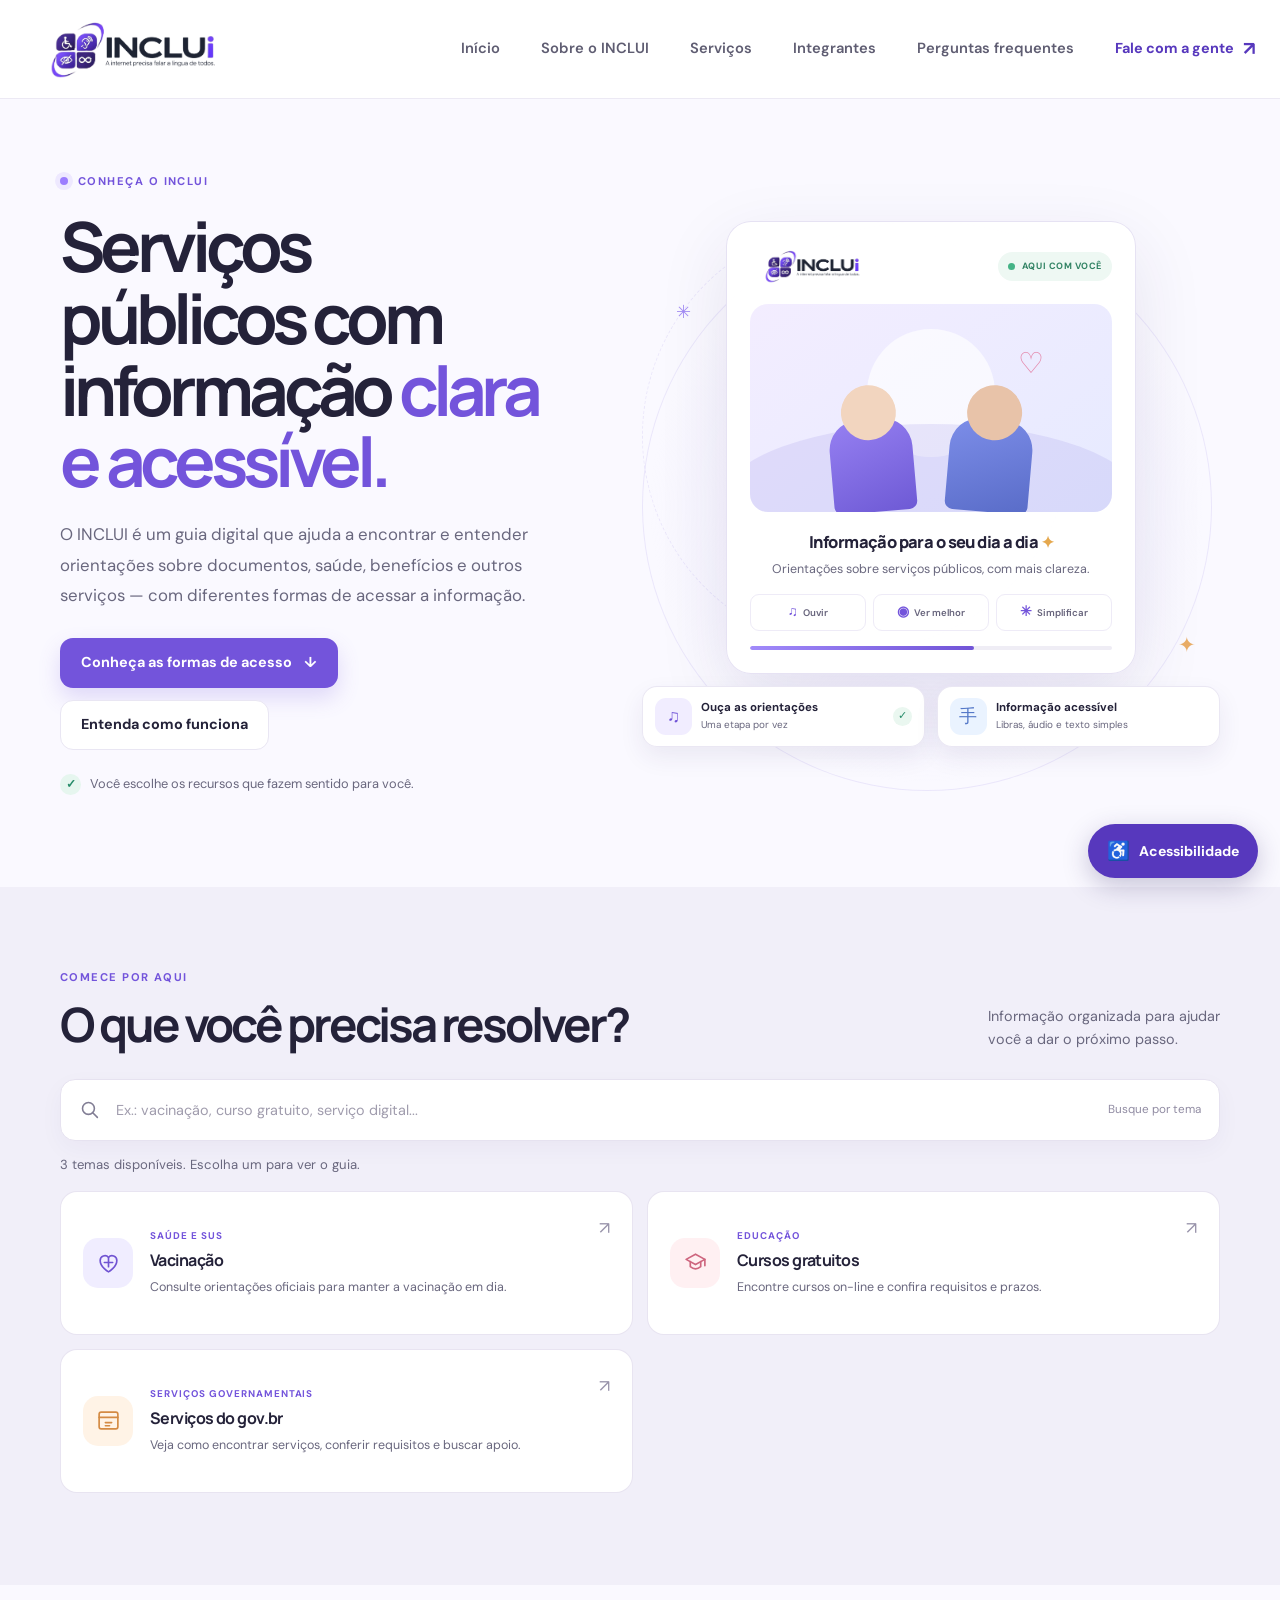
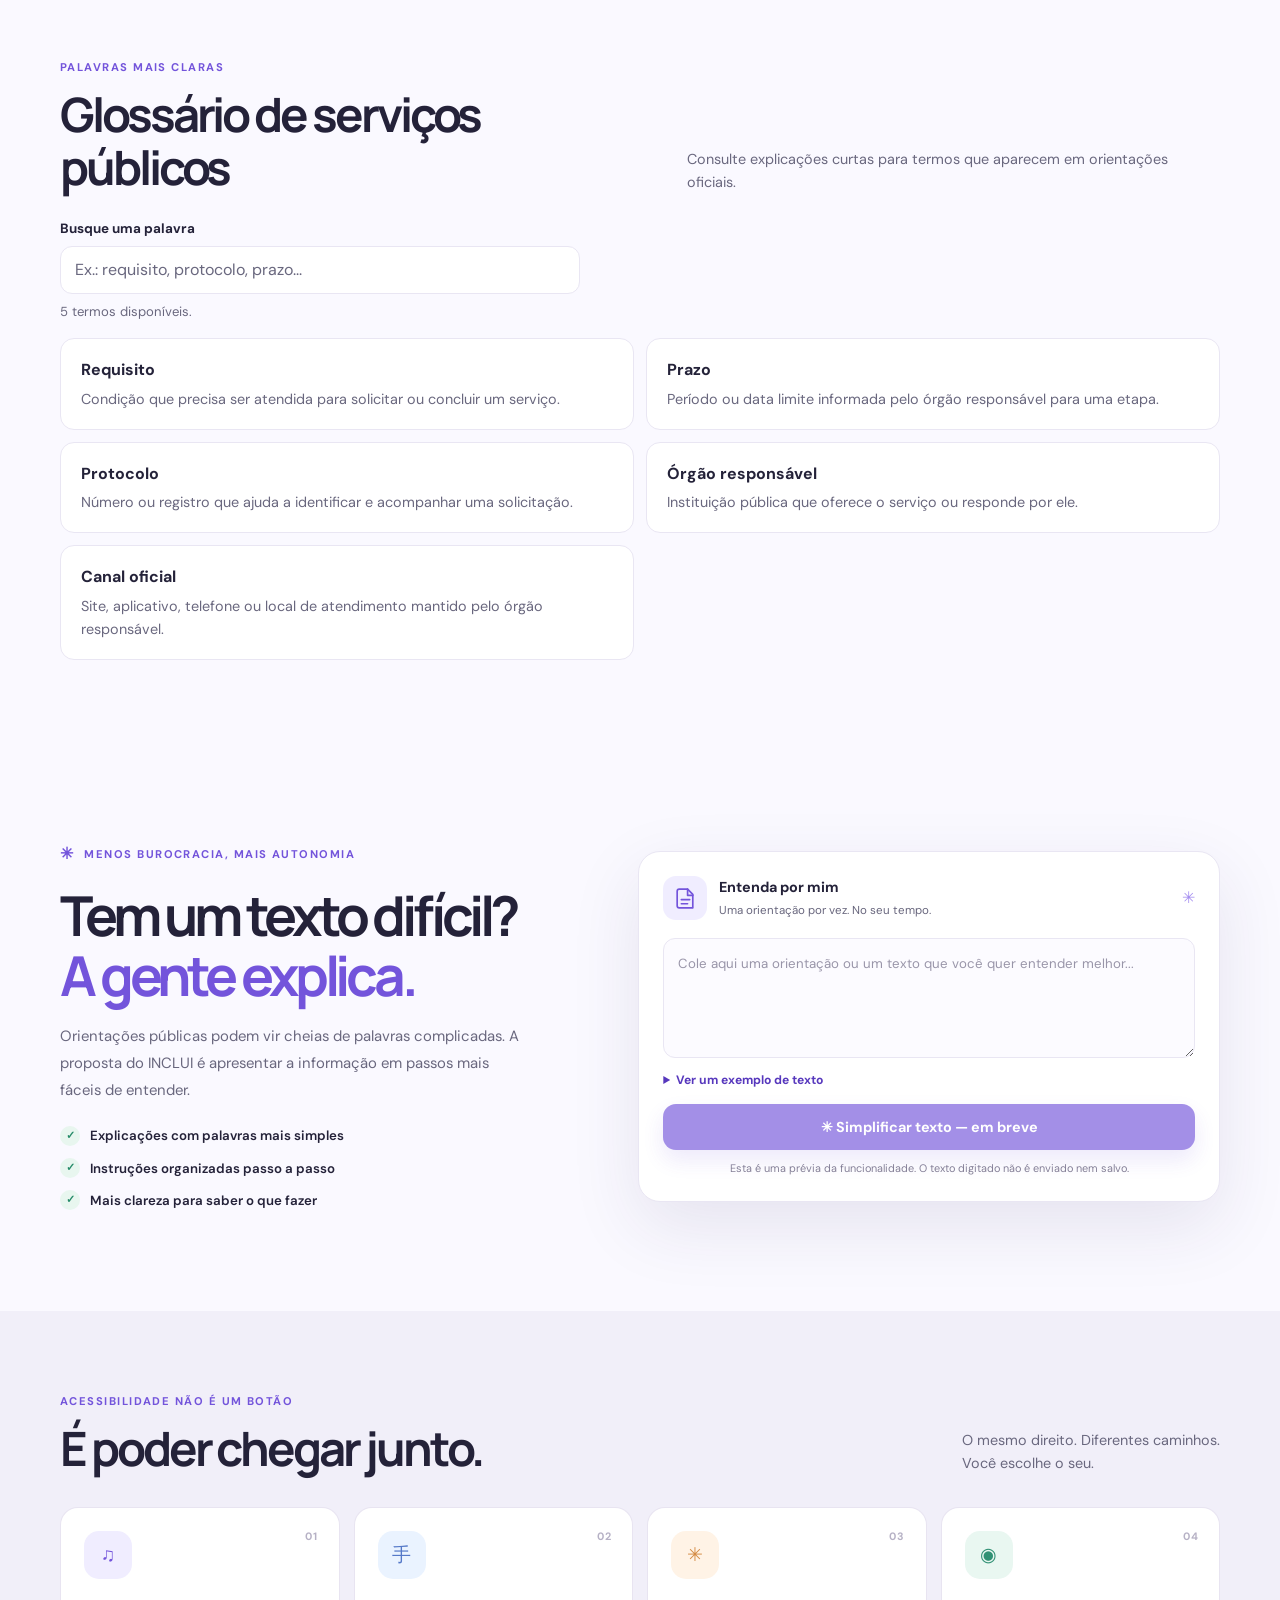
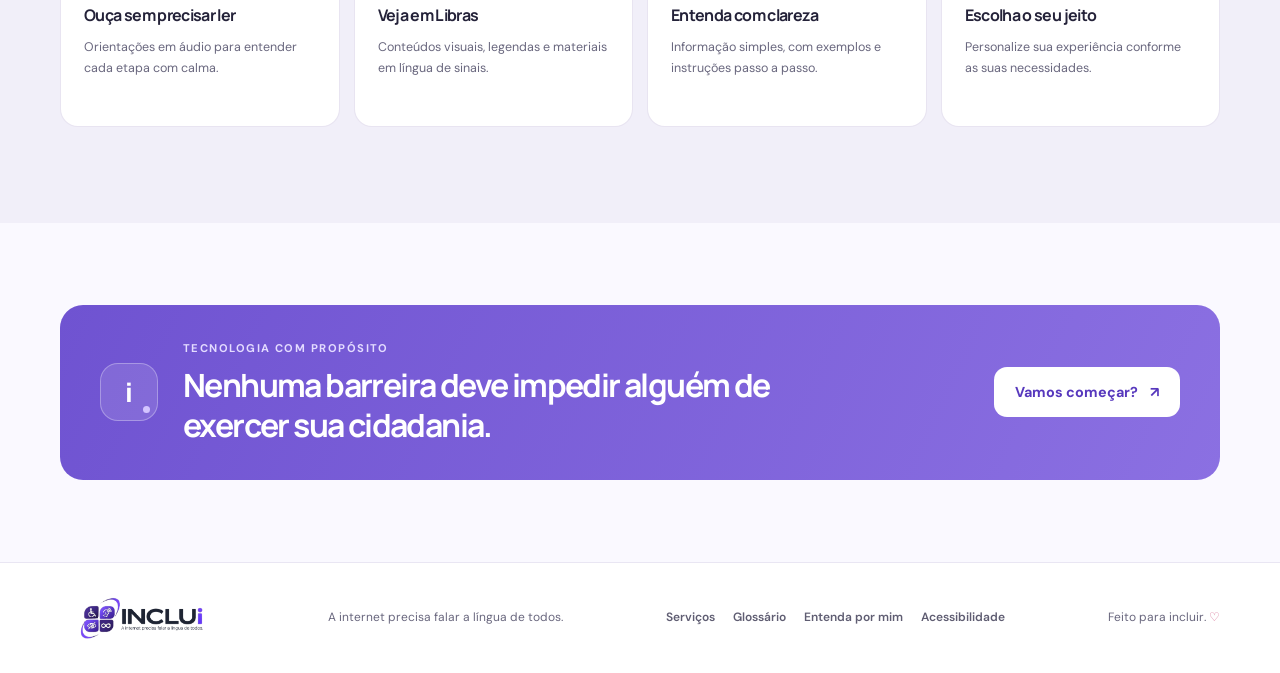
==== commit 64ae20ba: "adicionando as principais funcionalidades do gov e instruções" ====
--- a/index.html
+++ b/index.html
@@ -344,7 +344,7 @@
               <span class="seta-servico" aria-hidden="true">↗</span>
             </a>
 
-            <a class="cartao-servico" href="servicos-digitais.html" data-termos="tecnologia governo gov.br servico servicos digital digitais portal burocracia">
+            <a class="cartao-servico" href="servicos-digitais.html" data-termos="tecnologia governo gov.br servico servicos digital digitais portal burocracia documento familiar representante acessibilidade">
               <span class="icone-servico icone-trabalho" aria-hidden="true">
                 <svg viewBox="0 0 24 24">
                   <rect x="3" y="4" width="18" height="16" rx="2" />
@@ -353,8 +353,8 @@
               </span>
               <div class="texto-servico">
                 <span class="categoria-servico">SERVIÇOS GOVERNAMENTAIS</span>
-                <h3>Serviços digitais</h3>
-                <p>Entenda como localizar um serviço no portal oficial.</p>
+                <h3>Serviços do gov.br</h3>
+                <p>Veja como encontrar serviços, conferir requisitos e buscar apoio.</p>
               </div>
               <span class="seta-servico" aria-hidden="true">↗</span>
             </a>
--- a/css/style.css
+++ b/css/style.css
@@ -3950,6 +3950,90 @@
   font-size: .91rem;
 }
 
+.orientacoes-praticas-guia {
+  padding: 22px;
+  border: 1px solid var(--borda);
+  border-radius: 16px;
+  background: var(--superficie);
+}
+
+.orientacoes-praticas-guia h2,
+.secao-dicas-praticas-guia h2 {
+  margin: 0 0 10px;
+  font-size: clamp(1.35rem, 3vw, 1.8rem);
+  letter-spacing: -.04em;
+  line-height: 1.3;
+}
+
+.orientacoes-praticas-guia > p:not(.chamada),
+.orientacoes-praticas-guia li,
+.grade-dicas-praticas-guia p,
+.nota-pratica-guia {
+  color: var(--texto-suave);
+  font-size: .9rem;
+}
+
+.orientacoes-praticas-guia > p:not(.chamada) {
+  margin: 0 0 12px;
+}
+
+.orientacoes-praticas-guia ul,
+.orientacoes-praticas-guia ol {
+  display: grid;
+  gap: 9px;
+  margin: 0;
+  padding-left: 22px;
+}
+
+.orientacoes-praticas-guia li {
+  padding-left: 2px;
+}
+
+.orientacoes-praticas-guia strong {
+  color: var(--texto);
+}
+
+.secao-dicas-praticas-guia {
+  display: grid;
+  gap: 12px;
+}
+
+.secao-dicas-praticas-guia .chamada {
+  margin: 0;
+}
+
+.secao-dicas-praticas-guia h2 {
+  margin: -8px 0 2px;
+}
+
+.grade-dicas-praticas-guia {
+  display: grid;
+  grid-template-columns: repeat(2, minmax(0, 1fr));
+  gap: 12px;
+}
+
+.grade-dicas-praticas-guia article {
+  padding: 17px;
+  border: 1px solid var(--borda);
+  border-radius: 14px;
+  background: var(--superficie);
+}
+
+.grade-dicas-praticas-guia h3 {
+  margin: 0 0 7px;
+  font-size: .98rem;
+  line-height: 1.4;
+}
+
+.grade-dicas-praticas-guia p {
+  margin: 0;
+}
+
+.nota-pratica-guia {
+  margin: 0;
+  font-size: .82rem;
+}
+
 .lista-verificacao-guia,
 .resumo-curso,
 .painel-fonte-guia {
@@ -4073,6 +4157,8 @@
 body[data-tema="escuro"] .termo-glossario,
 body[data-tema="escuro"] .aviso-revisao,
 body[data-tema="escuro"] .etapas-guia li,
+body[data-tema="escuro"] .orientacoes-praticas-guia,
+body[data-tema="escuro"] .grade-dicas-praticas-guia article,
 body[data-tema="escuro"] .lista-verificacao-guia,
 body[data-tema="escuro"] .resumo-curso,
 body[data-tema="escuro"] .painel-fonte-guia,
@@ -4122,6 +4208,10 @@
     grid-row: 1;
   }
 
+  .grade-dicas-praticas-guia {
+    grid-template-columns: 1fr;
+  }
+
   .outros-guias {
     padding-bottom: 46px;
   }
@@ -4133,6 +4223,7 @@
   }
 
   .lista-verificacao-guia,
+  .orientacoes-praticas-guia,
   .resumo-curso,
   .painel-fonte-guia {
     padding: 18px;
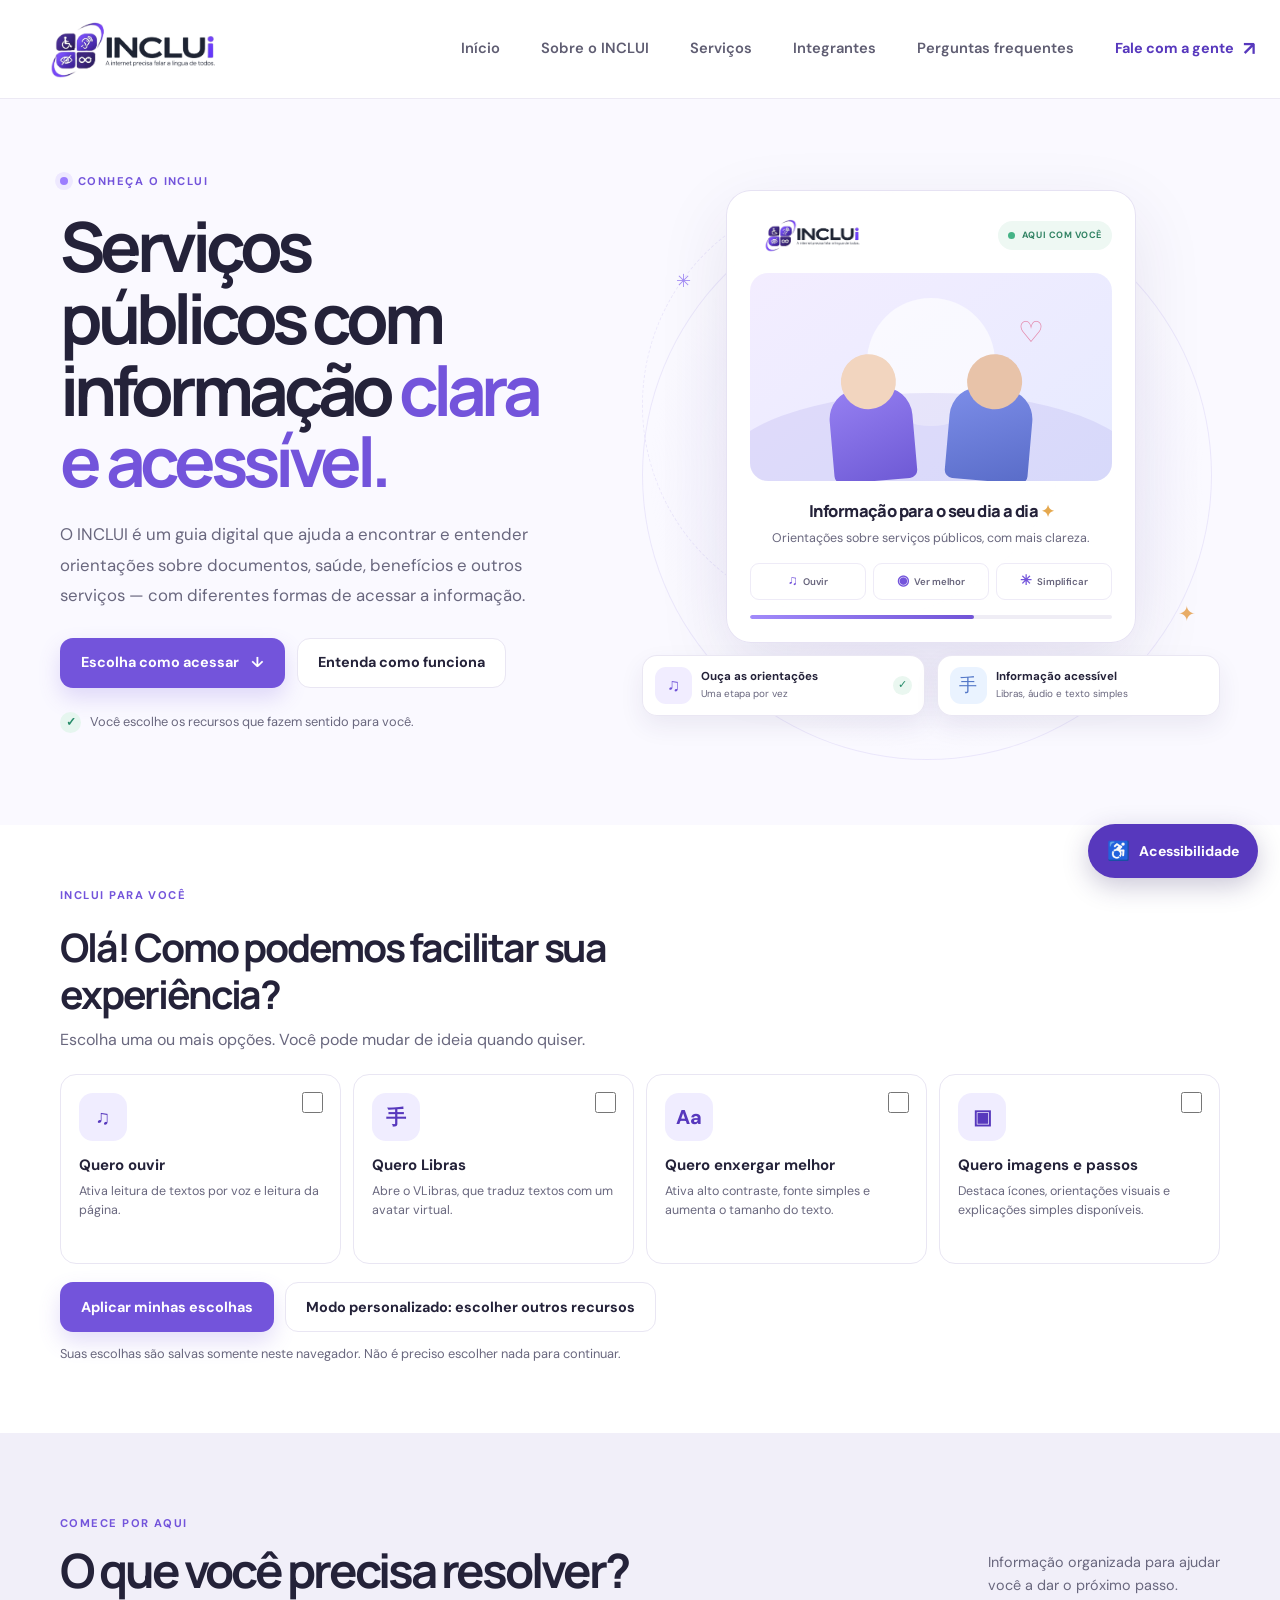
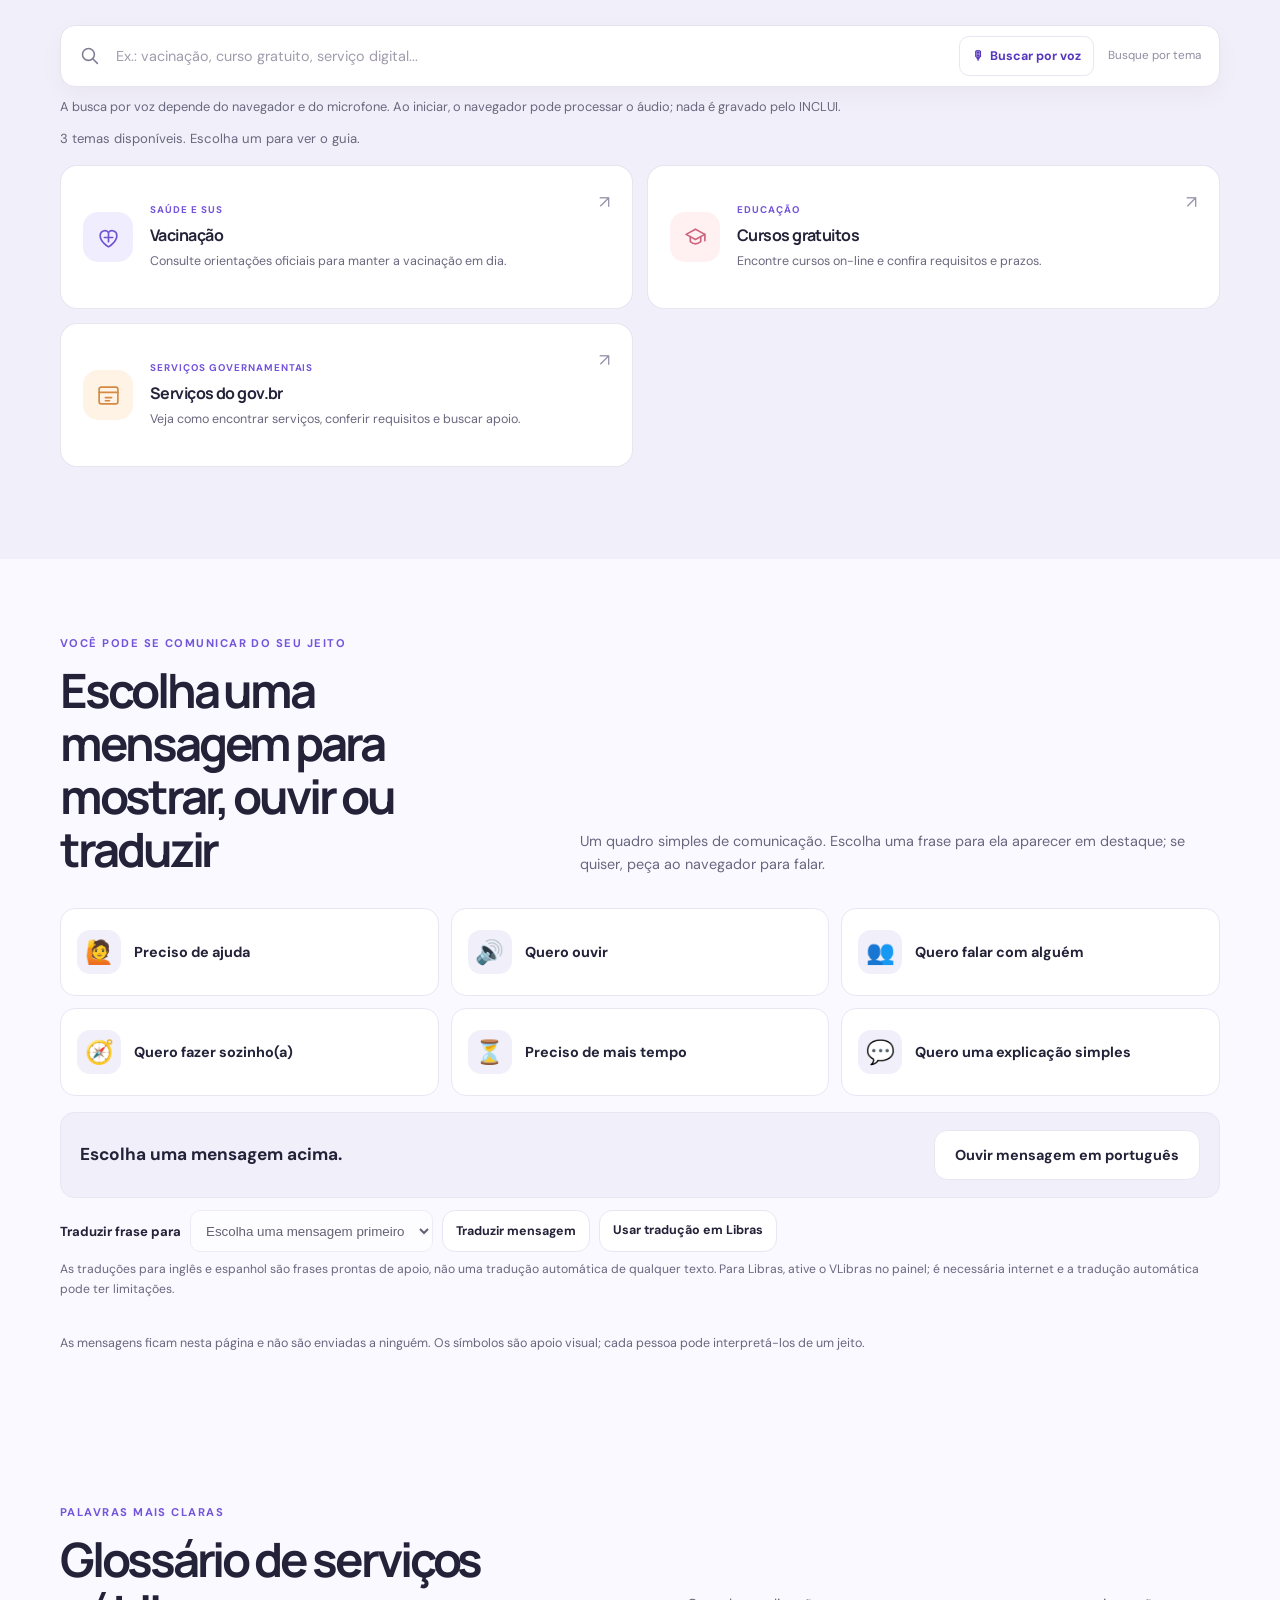
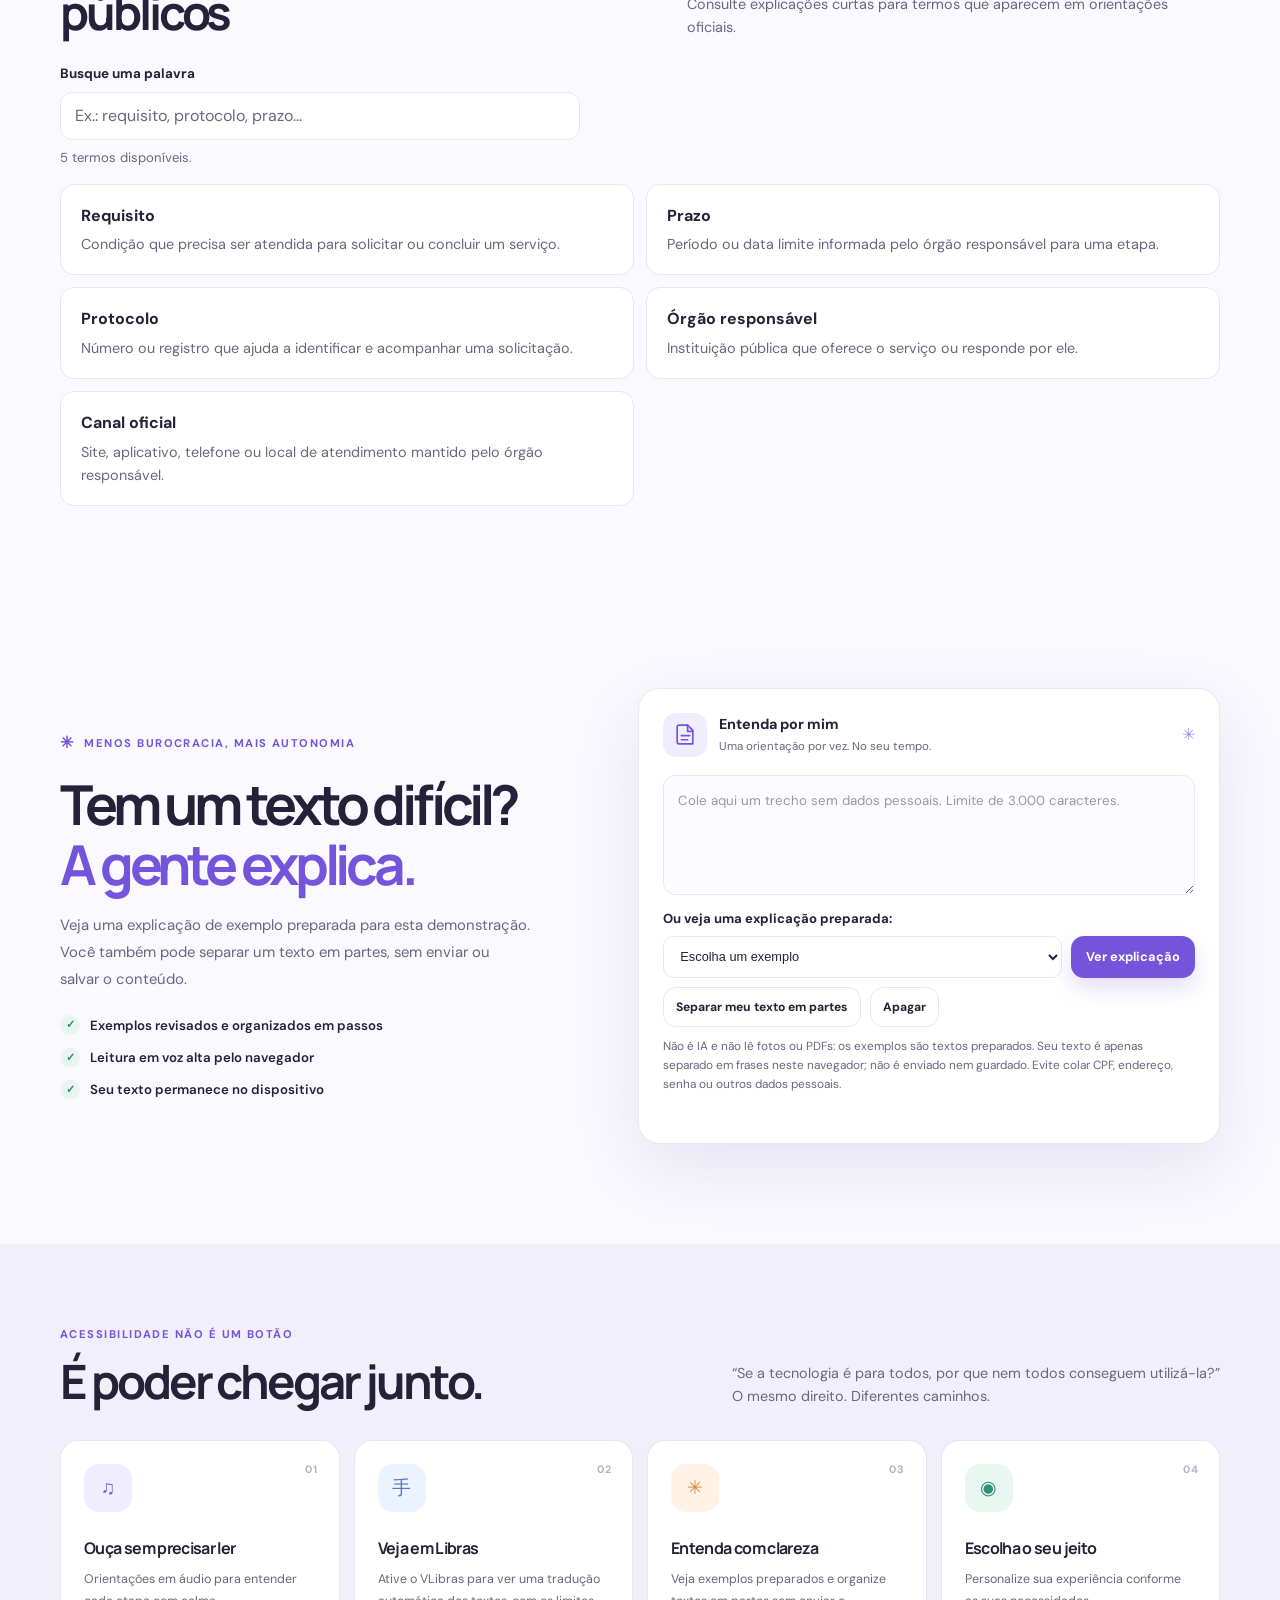
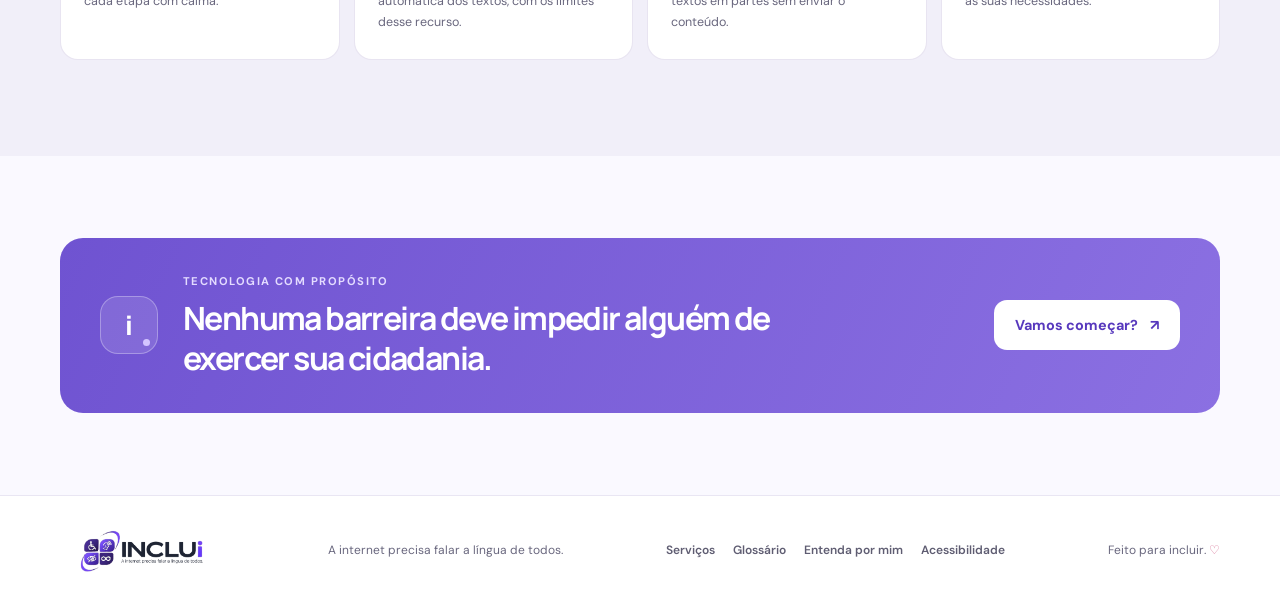
==== commit d89c4648: "ultimas adequações a ideia" ====
--- a/index.html
+++ b/index.html
@@ -77,8 +77,8 @@
             formas de acessar a informação.
           </p>
           <div class="acoes-destaque">
-            <a class="botao botao-primario" href="#acessibilidade">
-              Conheça as formas de acesso <span aria-hidden="true">↓</span>
+            <a class="botao botao-primario" href="#escolha-acesso">
+              Escolha como acessar <span aria-hidden="true">↓</span>
             </a>
             <a class="botao botao-secundario" href="#sobre">
               Entenda como funciona
@@ -136,6 +136,48 @@
         </div>
       </section>
 
+      <section class="secao-escolhas-acesso" id="escolha-acesso" aria-labelledby="titulo-escolha-acesso">
+        <div class="limite-secao">
+          <div class="cabecalho-escolhas-acesso">
+            <div>
+              <p class="chamada">INCLUI PARA VOCÊ</p>
+              <h2 id="titulo-escolha-acesso">Olá! Como podemos facilitar sua experiência?</h2>
+              <p>Escolha uma ou mais opções. Você pode mudar de ideia quando quiser.</p>
+            </div>
+          </div>
+          <fieldset class="grade-escolhas-acesso">
+            <legend class="visualmente-oculto">Escolha os recursos que deseja ativar</legend>
+            <label class="opcao-escolha-acesso">
+              <input type="checkbox" data-perfil-acesso="audio" />
+              <span class="icone-escolha-acesso" aria-hidden="true">♫</span>
+              <span><strong>Quero ouvir</strong><small>Ativa leitura de textos por voz e leitura da página.</small></span>
+            </label>
+            <label class="opcao-escolha-acesso">
+              <input type="checkbox" data-perfil-acesso="libras" />
+              <span class="icone-escolha-acesso" aria-hidden="true">手</span>
+              <span><strong>Quero Libras</strong><small>Abre o VLibras, que traduz textos com um avatar virtual.</small></span>
+            </label>
+            <label class="opcao-escolha-acesso">
+              <input type="checkbox" data-perfil-acesso="visao" />
+              <span class="icone-escolha-acesso" aria-hidden="true">Aa</span>
+              <span><strong>Quero enxergar melhor</strong><small>Ativa alto contraste, fonte simples e aumenta o tamanho do texto.</small></span>
+            </label>
+            <label class="opcao-escolha-acesso">
+              <input type="checkbox" data-perfil-acesso="imagens" />
+              <span class="icone-escolha-acesso" aria-hidden="true">▣</span>
+              <span><strong>Quero imagens e passos</strong><small>Destaca ícones, orientações visuais e explicações simples disponíveis.</small></span>
+            </label>
+          </fieldset>
+          <div class="acoes-escolhas-acesso">
+            <button class="botao botao-primario" id="aplicar-escolhas-acesso" type="button">Aplicar minhas escolhas</button>
+            <a class="botao botao-secundario" href="#acessibilidade" aria-haspopup="dialog">Modo personalizado: escolher outros recursos</a>
+          </div>
+          <p class="estado-escolhas-acesso" id="estado-escolhas-acesso" role="status" aria-live="polite">
+            Suas escolhas são salvas somente neste navegador. Não é preciso escolher nada para continuar.
+          </p>
+        </div>
+      </section>
+
       <dialog
         class="painel-acessibilidade"
         id="acessibilidade"
@@ -250,7 +292,14 @@
           <label class="cartao-acessibilidade">
             <input type="checkbox" role="switch" data-recurso="linguagem-simples" />
             <span class="icone-preferencia icone-preferencia-simples" aria-hidden="true"><span class="sigla-icone">Aa</span></span>
-            <span class="texto-preferencia"><strong>Linguagem simples</strong><small>Registra sua preferência por palavras comuns e instruções diretas, úteis para entender informações novas ou complexas.</small></span>
+            <span class="texto-preferencia"><strong>Apoio para leitura simples</strong><small>Destaca exemplos e orientações em linguagem simples disponíveis no INCLUI. Não reescreve automaticamente textos de outros sites.</small></span>
+            <span class="interruptor" aria-hidden="true"></span>
+          </label>
+
+          <label class="cartao-acessibilidade">
+            <input type="checkbox" role="switch" data-recurso="imagens" />
+            <span class="icone-preferencia icone-preferencia-simples" aria-hidden="true"><span class="sigla-icone">▣</span></span>
+            <span class="texto-preferencia"><strong>Apoio visual</strong><small>Destaca ícones e etapas numeradas que ajudam a acompanhar as orientações.</small></span>
             <span class="interruptor" aria-hidden="true"></span>
           </label>
 
@@ -306,8 +355,14 @@
               autocomplete="off"
               aria-controls="lista-pilares"
             />
+            <button class="botao-busca-voz" id="buscar-por-voz" type="button" aria-pressed="false">
+              <span aria-hidden="true">🎙</span> Buscar por voz
+            </button>
             <span class="dica-busca">Busque por tema</span>
           </div>
+          <p class="aviso-busca-voz" id="estado-busca-voz" role="status" aria-live="polite">
+            A busca por voz depende do navegador e do microfone. Ao iniciar, o navegador pode processar o áudio; nada é gravado pelo INCLUI.
+          </p>
 
           <p class="estado-busca" id="estado-busca-servicos" role="status" aria-live="polite">
             3 temas disponíveis. Escolha um para ver o guia.
@@ -362,6 +417,54 @@
         </div>
       </section>
 
+      <section class="secao-comunicacao limite-secao" aria-labelledby="titulo-comunicacao">
+        <div class="cabecalho-secao">
+          <div>
+            <p class="chamada">VOCÊ PODE SE COMUNICAR DO SEU JEITO</p>
+            <h2 id="titulo-comunicacao">Escolha uma mensagem para mostrar, ouvir ou traduzir</h2>
+          </div>
+          <p class="introducao-secao">Um quadro simples de comunicação. Escolha uma frase para ela aparecer em destaque; se quiser, peça ao navegador para falar.</p>
+        </div>
+        <div class="grade-comunicacao" aria-label="Mensagens disponíveis">
+          <button class="botao-comunicacao" type="button" data-frase-comunicacao="Preciso de ajuda, por favor." data-traducao-en="I need help, please." data-traducao-es="Necesito ayuda, por favor.">
+            <span aria-hidden="true">🙋</span><strong>Preciso de ajuda</strong>
+          </button>
+          <button class="botao-comunicacao" type="button" data-frase-comunicacao="Quero ouvir esta orientação." data-traducao-en="I want to hear these instructions." data-traducao-es="Quiero escuchar estas instrucciones.">
+            <span aria-hidden="true">🔊</span><strong>Quero ouvir</strong>
+          </button>
+          <button class="botao-comunicacao" type="button" data-frase-comunicacao="Quero falar com uma pessoa." data-traducao-en="I want to speak with someone." data-traducao-es="Quiero hablar con una persona.">
+            <span aria-hidden="true">👥</span><strong>Quero falar com alguém</strong>
+          </button>
+          <button class="botao-comunicacao" type="button" data-frase-comunicacao="Quero fazer isso com autonomia." data-traducao-en="I want to do this independently." data-traducao-es="Quiero hacerlo de forma independiente.">
+            <span aria-hidden="true">🧭</span><strong>Quero fazer sozinho(a)</strong>
+          </button>
+          <button class="botao-comunicacao" type="button" data-frase-comunicacao="Preciso de mais tempo para entender." data-traducao-en="I need more time to understand." data-traducao-es="Necesito más tiempo para entender.">
+            <span aria-hidden="true">⏳</span><strong>Preciso de mais tempo</strong>
+          </button>
+          <button class="botao-comunicacao" type="button" data-frase-comunicacao="Quero uma explicação mais simples." data-traducao-en="I want a simpler explanation." data-traducao-es="Quiero una explicación más sencilla.">
+            <span aria-hidden="true">💬</span><strong>Quero uma explicação simples</strong>
+          </button>
+        </div>
+        <div class="resultado-comunicacao" aria-live="polite" aria-atomic="true">
+          <p id="frase-comunicacao-selecionada">Escolha uma mensagem acima.</p>
+          <button class="botao botao-secundario" id="ouvir-frase-comunicacao" type="button" disabled>Ouvir mensagem em português</button>
+        </div>
+        <div class="acoes-traducao-comunicacao">
+          <label for="idioma-traducao-comunicacao">Traduzir frase para</label>
+          <select id="idioma-traducao-comunicacao" disabled>
+            <option value="">Escolha uma mensagem primeiro</option>
+            <option value="en">Inglês</option>
+            <option value="es">Espanhol</option>
+          </select>
+          <button class="botao botao-secundario" id="traduzir-frase-comunicacao" type="button" disabled>Traduzir mensagem</button>
+          <a class="botao botao-secundario" href="#acessibilidade" id="abrir-traducao-libras" aria-haspopup="dialog">Usar tradução em Libras</a>
+        </div>
+        <p class="resultado-traducao-comunicacao" id="resultado-traducao-comunicacao" lang="pt-BR" aria-live="polite" hidden></p>
+        <p class="nota-traducao-comunicacao">As traduções para inglês e espanhol são frases prontas de apoio, não uma tradução automática de qualquer texto. Para Libras, ative o VLibras no painel; é necessária internet e a tradução automática pode ter limitações.</p>
+        <p class="estado-comunicacao" id="estado-comunicacao" role="status" aria-live="polite"></p>
+        <p class="nota-comunicacao">As mensagens ficam nesta página e não são enviadas a ninguém. Os símbolos são apoio visual; cada pessoa pode interpretá-los de um jeito.</p>
+      </section>
+
       <section class="secao-glossario limite-secao" id="glossario" aria-labelledby="titulo-glossario">
         <div class="cabecalho-secao">
           <div>
@@ -405,13 +508,15 @@
             <span>A gente explica.</span>
           </h2>
           <p class="descricao-compreensao">
-            Orientações públicas podem vir cheias de palavras complicadas.
-            A proposta do INCLUI é apresentar a informação em passos mais fáceis de entender.
+            Veja uma explicação de exemplo preparada para esta demonstração. Você também pode separar um texto em partes, sem enviar ou salvar o conteúdo.
+          </p>
+          <p class="aviso-linguagem-simples" data-aviso-linguagem-simples hidden>
+            Em palavras simples: escolha um exemplo para ver passos curtos. Um texto próprio só será separado em frases, não interpretado nem reescrito.
           </p>
           <ul class="beneficios-compreensao">
-            <li><span aria-hidden="true">✓</span> Explicações com palavras mais simples</li>
-            <li><span aria-hidden="true">✓</span> Instruções organizadas passo a passo</li>
-            <li><span aria-hidden="true">✓</span> Mais clareza para saber o que fazer</li>
+            <li><span aria-hidden="true">✓</span> Exemplos revisados e organizados em passos</li>
+            <li><span aria-hidden="true">✓</span> Leitura em voz alta pelo navegador</li>
+            <li><span aria-hidden="true">✓</span> Seu texto permanece no dispositivo</li>
           </ul>
         </div>
 
@@ -436,23 +541,34 @@
           <textarea
             id="texto-para-simplificar"
             rows="4"
-            placeholder="Cole aqui uma orientação ou um texto que você quer entender melhor..."
+            maxlength="3000"
+            aria-describedby="privacidade-texto"
+            placeholder="Cole aqui um trecho sem dados pessoais. Limite de 3.000 caracteres."
           ></textarea>
 
-          <details class="detalhes-exemplo">
-            <summary>Ver um exemplo de texto</summary>
-            <p>
-              Exemplo genérico, sem relação com um serviço específico:
-              confira as instruções do órgão responsável antes de iniciar uma solicitação.
-            </p>
-          </details>
-
-          <button class="botao botao-primario botao-explicar" type="button" disabled>
-            ✳ Simplificar texto — em breve
-          </button>
-          <p class="observacao-exemplo">
-            Esta é uma prévia da funcionalidade. O texto digitado não é enviado nem salvo.
-          </p>
+          <label class="rotulo-exemplo" for="selecionar-exemplo-entenda">Ou veja uma explicação preparada:</label>
+          <div class="acoes-entenda">
+            <select id="selecionar-exemplo-entenda">
+              <option value="">Escolha um exemplo</option>
+              <option value="documentos">Conferir documentos e etapas</option>
+              <option value="protocolo">Acompanhar uma solicitação</option>
+            </select>
+            <button class="botao botao-primario botao-explicar" id="explicar-exemplo" type="button">Ver explicação</button>
+          </div>
+          <div class="acoes-entenda acoes-entenda-texto">
+            <button class="botao botao-secundario" id="organizar-texto" type="button">Separar meu texto em partes</button>
+            <button class="botao botao-secundario" id="limpar-texto-entenda" type="button">Apagar</button>
+          </div>
+          <p class="observacao-exemplo" id="privacidade-texto">
+            Não é IA e não lê fotos ou PDFs: os exemplos são textos preparados. Seu texto é apenas separado em frases neste navegador; não é enviado nem guardado. Evite colar CPF, endereço, senha ou outros dados pessoais.
+          </p>
+          <p class="estado-entenda" id="estado-entenda" role="status" aria-live="polite"></p>
+          <section class="resultado-entenda" id="resultado-entenda" aria-labelledby="titulo-resultado-entenda" hidden>
+            <h3 id="titulo-resultado-entenda">Explicação em partes</h3>
+            <p class="origem-entenda" id="origem-entenda"></p>
+            <ol id="passos-entenda"></ol>
+            <button class="botao botao-secundario" id="ouvir-explicacao" type="button">Ouvir esta explicação</button>
+          </section>
         </div>
       </section>
 
@@ -463,10 +579,7 @@
               <p class="chamada">ACESSIBILIDADE NÃO É UM BOTÃO</p>
               <h2 id="titulo-caminhos">É poder chegar junto.</h2>
             </div>
-            <p>
-              O mesmo direito. Diferentes caminhos.<br />
-              Você escolhe o seu.
-            </p>
+            <p>“Se a tecnologia é para todos, por que nem todos conseguem utilizá-la?”<br />O mesmo direito. Diferentes caminhos.</p>
           </div>
 
           <div class="grade-caminhos">
@@ -481,14 +594,14 @@
               <span class="numero-caminho">02</span>
               <span class="icone-caminho icone-caminho-libras" aria-hidden="true">手</span>
               <h3>Veja em Libras</h3>
-              <p>Conteúdos visuais, legendas e materiais em língua de sinais.</p>
+              <p>Ative o VLibras para ver uma tradução automática dos textos, com os limites desse recurso.</p>
             </article>
 
             <article class="cartao-caminho">
               <span class="numero-caminho">03</span>
               <span class="icone-caminho icone-caminho-simples" aria-hidden="true">✳</span>
               <h3>Entenda com clareza</h3>
-              <p>Informação simples, com exemplos e instruções passo a passo.</p>
+              <p>Veja exemplos preparados e organize textos em partes sem enviar o conteúdo.</p>
             </article>
 
             <article class="cartao-caminho">
--- a/css/style.css
+++ b/css/style.css
@@ -1109,6 +1109,114 @@
   font-size: 1.15rem;
 }
 
+.secao-escolhas-acesso {
+  padding-block: 62px 68px;
+  background: var(--superficie);
+}
+
+.cabecalho-escolhas-acesso {
+  max-width: 760px;
+  margin-bottom: 22px;
+}
+
+.cabecalho-escolhas-acesso h2 {
+  margin: 0 0 9px;
+  font-size: clamp(1.7rem, 3.6vw, 2.45rem);
+  letter-spacing: -.055em;
+  line-height: 1.2;
+}
+
+.cabecalho-escolhas-acesso p:not(.chamada) {
+  margin: 0;
+  color: var(--texto-suave);
+}
+
+.grade-escolhas-acesso {
+  display: grid;
+  grid-template-columns: repeat(4, minmax(0, 1fr));
+  gap: 12px;
+  margin: 0;
+  padding: 0;
+  border: 0;
+}
+
+.opcao-escolha-acesso {
+  position: relative;
+  display: grid;
+  min-height: 190px;
+  align-content: start;
+  justify-items: start;
+  gap: 12px;
+  padding: 18px;
+  border: 1px solid var(--borda);
+  border-radius: 16px;
+  background: var(--superficie);
+  cursor: pointer;
+  transition: border-color 160ms ease, box-shadow 160ms ease, transform 160ms ease;
+}
+
+.opcao-escolha-acesso:hover {
+  transform: translateY(-2px);
+  border-color: var(--roxo);
+  box-shadow: 0 10px 24px rgba(49, 37, 100, .08);
+}
+
+.opcao-escolha-acesso:has(input:checked) {
+  border: 2px solid var(--roxo);
+  background: var(--lavanda);
+}
+
+.opcao-escolha-acesso input {
+  position: absolute;
+  top: 14px;
+  right: 14px;
+  width: 21px;
+  height: 21px;
+  accent-color: var(--roxo-escuro);
+}
+
+.icone-escolha-acesso {
+  display: grid;
+  width: 48px;
+  height: 48px;
+  place-items: center;
+  border-radius: 14px;
+  background: var(--lavanda);
+  color: var(--roxo-escuro);
+  font-size: 1.25rem;
+  font-weight: 800;
+}
+
+.opcao-escolha-acesso strong,
+.opcao-escolha-acesso small {
+  display: block;
+}
+
+.opcao-escolha-acesso strong {
+  margin-bottom: 4px;
+  font-size: .94rem;
+}
+
+.opcao-escolha-acesso small {
+  color: var(--texto-suave);
+  font-size: .78rem;
+  line-height: 1.55;
+}
+
+.acoes-escolhas-acesso {
+  display: flex;
+  flex-wrap: wrap;
+  gap: 11px;
+  margin-top: 18px;
+}
+
+.estado-escolhas-acesso,
+.aviso-busca-voz {
+  margin: 12px 0 0;
+  color: var(--texto-suave);
+  font-size: .8rem;
+}
+
 .secao-servicos {
   padding-block: 82px 92px;
   background: #f1eff9;
@@ -1156,6 +1264,32 @@
   color: #a09cad;
 }
 
+.botao-busca-voz {
+  display: inline-flex;
+  min-height: 40px;
+  flex: 0 0 auto;
+  align-items: center;
+  justify-content: center;
+  gap: 6px;
+  padding: 0 12px;
+  border: 1px solid var(--borda);
+  border-radius: 10px;
+  background: var(--superficie);
+  color: var(--roxo-escuro);
+  font-size: .78rem;
+  font-weight: 700;
+  cursor: pointer;
+}
+
+.botao-busca-voz[aria-pressed="true"] {
+  border-color: var(--roxo-escuro);
+  background: var(--lavanda);
+}
+
+.aviso-busca-voz {
+  margin: -10px 0 18px;
+}
+
 .dica-busca {
   flex: 0 0 auto;
   color: #918ca3;
@@ -1255,6 +1389,132 @@
   align-self: flex-start;
   color: #9893aa;
   font-size: 1.1rem;
+}
+
+.secao-comunicacao {
+  padding-block: 76px;
+}
+
+.grade-comunicacao {
+  display: grid;
+  grid-template-columns: repeat(3, minmax(0, 1fr));
+  gap: 12px;
+}
+
+.botao-comunicacao {
+  display: flex;
+  min-height: 88px;
+  align-items: center;
+  gap: 13px;
+  padding: 16px;
+  border: 1px solid var(--borda);
+  border-radius: 15px;
+  background: var(--superficie);
+  color: var(--texto);
+  text-align: left;
+  cursor: pointer;
+}
+
+.botao-comunicacao:hover,
+.botao-comunicacao[aria-pressed="true"] {
+  border-color: var(--roxo);
+  background: var(--lavanda);
+}
+
+.botao-comunicacao > span {
+  display: grid;
+  width: 44px;
+  height: 44px;
+  flex: 0 0 auto;
+  place-items: center;
+  border-radius: 13px;
+  background: var(--fundo-alternado);
+  font-size: 1.45rem;
+}
+
+.botao-comunicacao strong {
+  font-size: .9rem;
+}
+
+.resultado-comunicacao {
+  display: flex;
+  align-items: center;
+  justify-content: space-between;
+  gap: 18px;
+  margin-top: 16px;
+  padding: 17px 19px;
+  border: 1px solid var(--borda);
+  border-radius: 14px;
+  background: var(--fundo-alternado);
+}
+
+.resultado-comunicacao p {
+  margin: 0;
+  font-size: 1.08rem;
+  font-weight: 700;
+}
+
+.nota-comunicacao {
+  margin: 10px 0 0;
+  color: var(--texto-suave);
+  font-size: .78rem;
+}
+
+.estado-comunicacao {
+  min-height: 1.4em;
+  margin: 8px 0 0;
+  color: var(--texto-suave);
+  font-size: .78rem;
+}
+
+.acoes-traducao-comunicacao {
+  display: flex;
+  flex-wrap: wrap;
+  align-items: center;
+  gap: 9px;
+  margin-top: 12px;
+}
+
+.acoes-traducao-comunicacao label {
+  font-size: .82rem;
+  font-weight: 700;
+}
+
+.acoes-traducao-comunicacao select {
+  min-height: 42px;
+  padding: 8px 11px;
+  border: 1px solid var(--borda);
+  border-radius: 10px;
+  background: var(--superficie);
+  color: var(--texto);
+}
+
+.acoes-traducao-comunicacao .botao {
+  min-height: 42px;
+  padding: 0 13px;
+  font-size: .78rem;
+}
+
+.resultado-traducao-comunicacao {
+  margin: 12px 0 0;
+  padding: 15px 18px;
+  border-left: 4px solid var(--roxo);
+  border-radius: 10px;
+  background: var(--lavanda);
+  color: var(--texto);
+  font-size: 1.08rem;
+  font-weight: 700;
+}
+
+.resultado-traducao-comunicacao[hidden] {
+  display: none;
+}
+
+.nota-traducao-comunicacao {
+  margin: 8px 0 0;
+  color: var(--texto-suave);
+  font-size: .76rem;
+  line-height: 1.6;
 }
 
 .secao-compreensao {
@@ -1379,45 +1639,110 @@
   color: #9995a9;
 }
 
-.detalhes-exemplo {
-  margin-block: 13px;
-  color: var(--texto-suave);
-  font-size: .76rem;
-}
-
-.detalhes-exemplo summary {
-  width: fit-content;
-  color: var(--roxo-escuro);
-  cursor: pointer;
+.rotulo-exemplo {
+  display: block;
+  margin: 13px 0 7px;
+  color: var(--texto);
+  font-size: .82rem;
   font-weight: 700;
 }
 
-.detalhes-exemplo p {
-  margin: 10px 0 0;
-  padding: 12px;
+.acoes-entenda {
+  display: flex;
+  gap: 9px;
+}
+
+.acoes-entenda select {
+  min-width: 0;
+  flex: 1;
+  padding: 10px 12px;
+  border: 1px solid var(--borda);
   border-radius: 10px;
-  background: #f7f5fc;
-  line-height: 1.7;
+  background: var(--superficie);
+  color: var(--texto);
+  font-size: .8rem;
 }
 
 .botao-explicar {
-  width: 100%;
-  min-height: 46px;
+  min-height: 42px;
+  padding: 0 15px;
   border: 0;
   font-family: inherit;
-  cursor: not-allowed;
-  opacity: .65;
-}
-
-.botao-explicar:hover {
-  transform: none;
+  font-size: .8rem;
+  cursor: pointer;
+}
+
+.acoes-entenda-texto {
+  margin-top: 9px;
+}
+
+.acoes-entenda-texto .botao {
+  min-height: 40px;
+  padding: 0 12px;
+  font-size: .76rem;
 }
 
 .observacao-exemplo {
   margin: 10px 0 0;
-  color: #858195;
-  font-size: .68rem;
-  text-align: center;
+  color: var(--texto-suave);
+  font-size: .74rem;
+  line-height: 1.6;
+}
+
+.estado-entenda {
+  min-height: 1.4em;
+  margin: 8px 0 0;
+  color: var(--texto-suave);
+  font-size: .78rem;
+}
+
+.resultado-entenda {
+  margin-top: 14px;
+  padding: 16px;
+  border: 1px solid var(--borda);
+  border-radius: 13px;
+  background: var(--fundo-alternado);
+}
+
+.resultado-entenda[hidden] {
+  display: none;
+}
+
+.resultado-entenda h3 {
+  margin: 0 0 8px;
+  font-size: 1rem;
+}
+
+.resultado-entenda .origem-entenda {
+  margin: 0 0 10px;
+  color: var(--texto-suave);
+  font-size: .82rem;
+}
+
+.resultado-entenda ol {
+  display: grid;
+  gap: 9px;
+  margin: 0 0 14px;
+  padding-left: 23px;
+}
+
+.resultado-entenda li {
+  padding-left: 3px;
+  line-height: 1.65;
+}
+
+.aviso-linguagem-simples {
+  margin: 14px 0 0;
+  padding: 12px 14px;
+  border-left: 4px solid var(--roxo);
+  border-radius: 8px;
+  background: var(--lavanda);
+  color: var(--texto);
+  font-size: .84rem;
+}
+
+.aviso-linguagem-simples[hidden] {
+  display: none;
 }
 
 .secao-caminhos {
@@ -1608,6 +1933,7 @@
   }
 
   .grade-preferencias,
+  .grade-escolhas-acesso,
   .grade-caminhos {
     grid-template-columns: repeat(2, minmax(0, 1fr));
   }
@@ -1668,8 +1994,13 @@
   }
 
   .secao-servicos,
-  .secao-caminhos {
+  .secao-caminhos,
+  .secao-comunicacao {
     padding-block: 64px;
+  }
+
+  .grade-comunicacao {
+    grid-template-columns: repeat(2, minmax(0, 1fr));
   }
 
   .cabecalho-secao,
@@ -1820,8 +2151,44 @@
 
   .grade-preferencias,
   .grade-servicos,
+  .grade-escolhas-acesso,
   .grade-caminhos {
     grid-template-columns: 1fr;
+  }
+
+  .opcao-escolha-acesso {
+    min-height: 0;
+  }
+
+  .acoes-escolhas-acesso,
+  .acoes-entenda {
+    align-items: stretch;
+    flex-direction: column;
+  }
+
+  .acoes-escolhas-acesso .botao,
+  .acoes-entenda .botao,
+  .acoes-entenda select {
+    width: 100%;
+  }
+
+  .grade-comunicacao {
+    grid-template-columns: 1fr;
+  }
+
+  .acoes-traducao-comunicacao {
+    align-items: stretch;
+    flex-direction: column;
+  }
+
+  .acoes-traducao-comunicacao select,
+  .acoes-traducao-comunicacao .botao {
+    width: 100%;
+  }
+
+  .resultado-comunicacao {
+    align-items: stretch;
+    flex-direction: column;
   }
 
   .cartao-acessibilidade {
@@ -1846,6 +2213,12 @@
 
   .busca-servicos input {
     font-size: .78rem;
+  }
+
+  .botao-busca-voz {
+    gap: 4px;
+    padding-inline: 8px;
+    font-size: .66rem;
   }
 
   .dica-busca {
@@ -1980,9 +2353,16 @@
 
 body[data-tema="escuro"] .botao-secundario,
 body[data-tema="escuro"] .demonstracao-compreensao textarea,
-body[data-tema="escuro"] .detalhes-exemplo p {
+body[data-tema="escuro"] .acoes-traducao-comunicacao select {
   border-color: var(--borda);
   background: #2b2938;
+  color: var(--texto);
+}
+
+body[data-tema="escuro"] .resultado-traducao-comunicacao,
+body[data-tema="escuro"] .aviso-linguagem-simples {
+  border-color: var(--borda);
+  background: #332d4b;
   color: var(--texto);
 }
 
@@ -2189,6 +2569,33 @@
 body[data-leitura="foco"] .secao-compreensao,
 body[data-leitura="foco"] .texto-encerramento {
   max-width: 760px;
+}
+
+body[data-visuais="ativo"] .etapas-guia li > span {
+  width: 52px;
+  height: 52px;
+  border: 2px solid currentColor;
+  border-radius: 16px;
+  font-size: 1.08rem;
+}
+
+body[data-visuais="ativo"] .etapas-guia li {
+  grid-template-columns: 56px minmax(0, 1fr);
+}
+
+body[data-visuais="ativo"] .icone-servico,
+body[data-visuais="ativo"] .icone-escolha-acesso {
+  outline: 2px solid currentColor;
+  outline-offset: 3px;
+}
+
+body[data-linguagem="simples"] .secao-compreensao .beneficios-compreensao {
+  gap: 15px;
+}
+
+body[data-linguagem="simples"] .secao-compreensao .beneficios-compreensao li {
+  font-size: .95rem;
+  line-height: 1.8;
 }
 
 @media (max-width: 740px) {
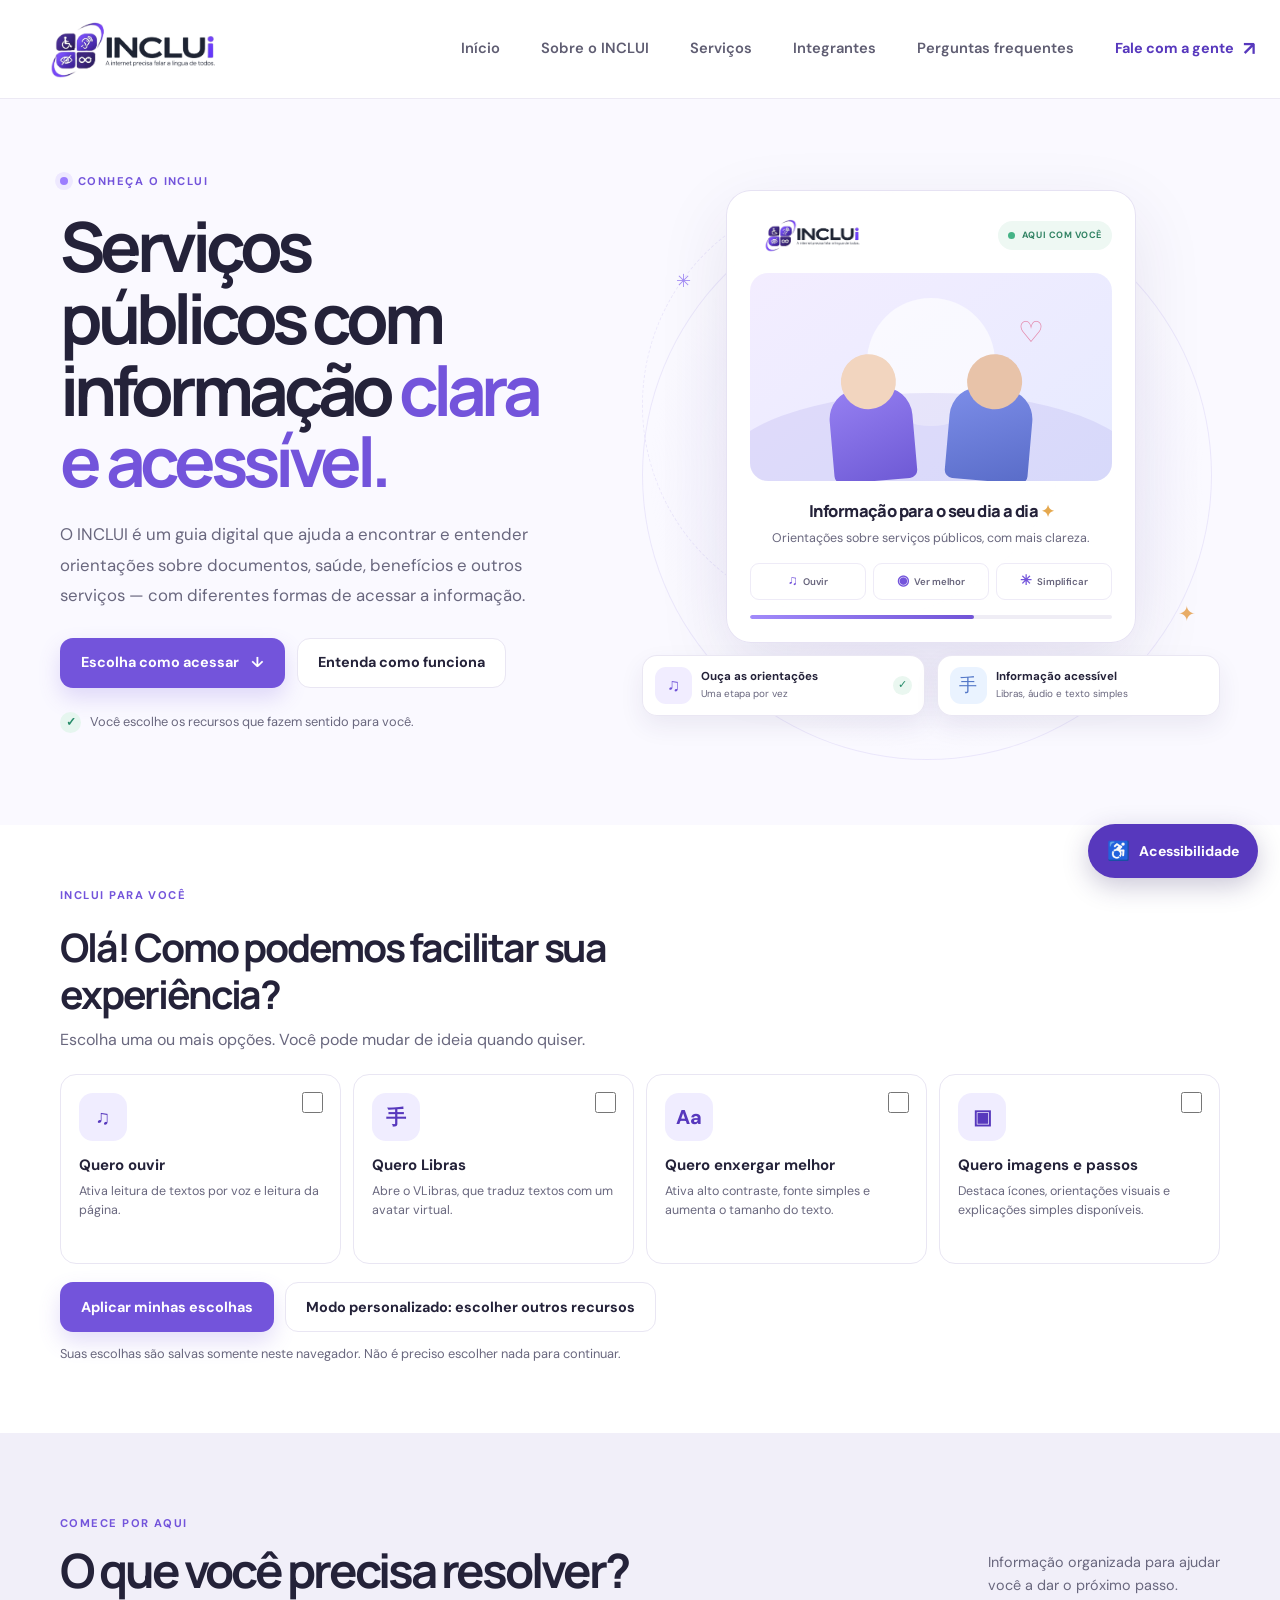
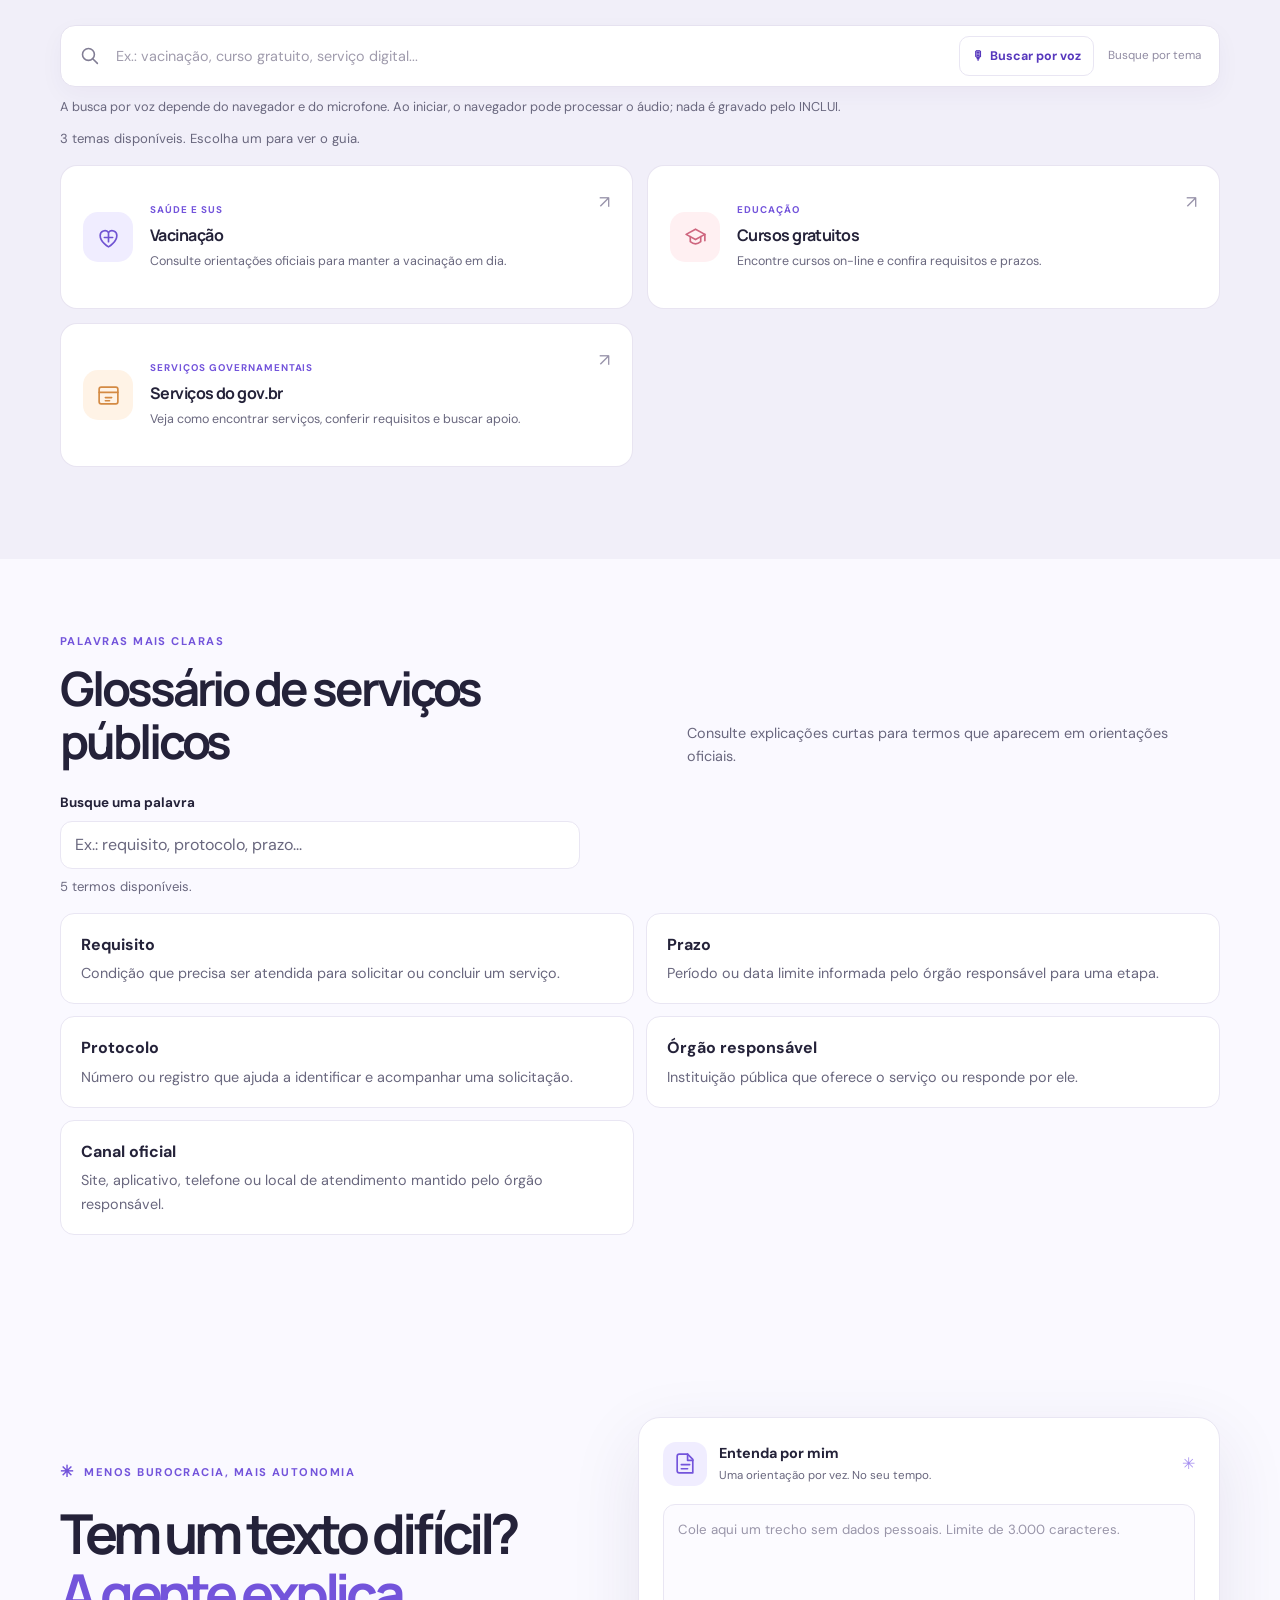
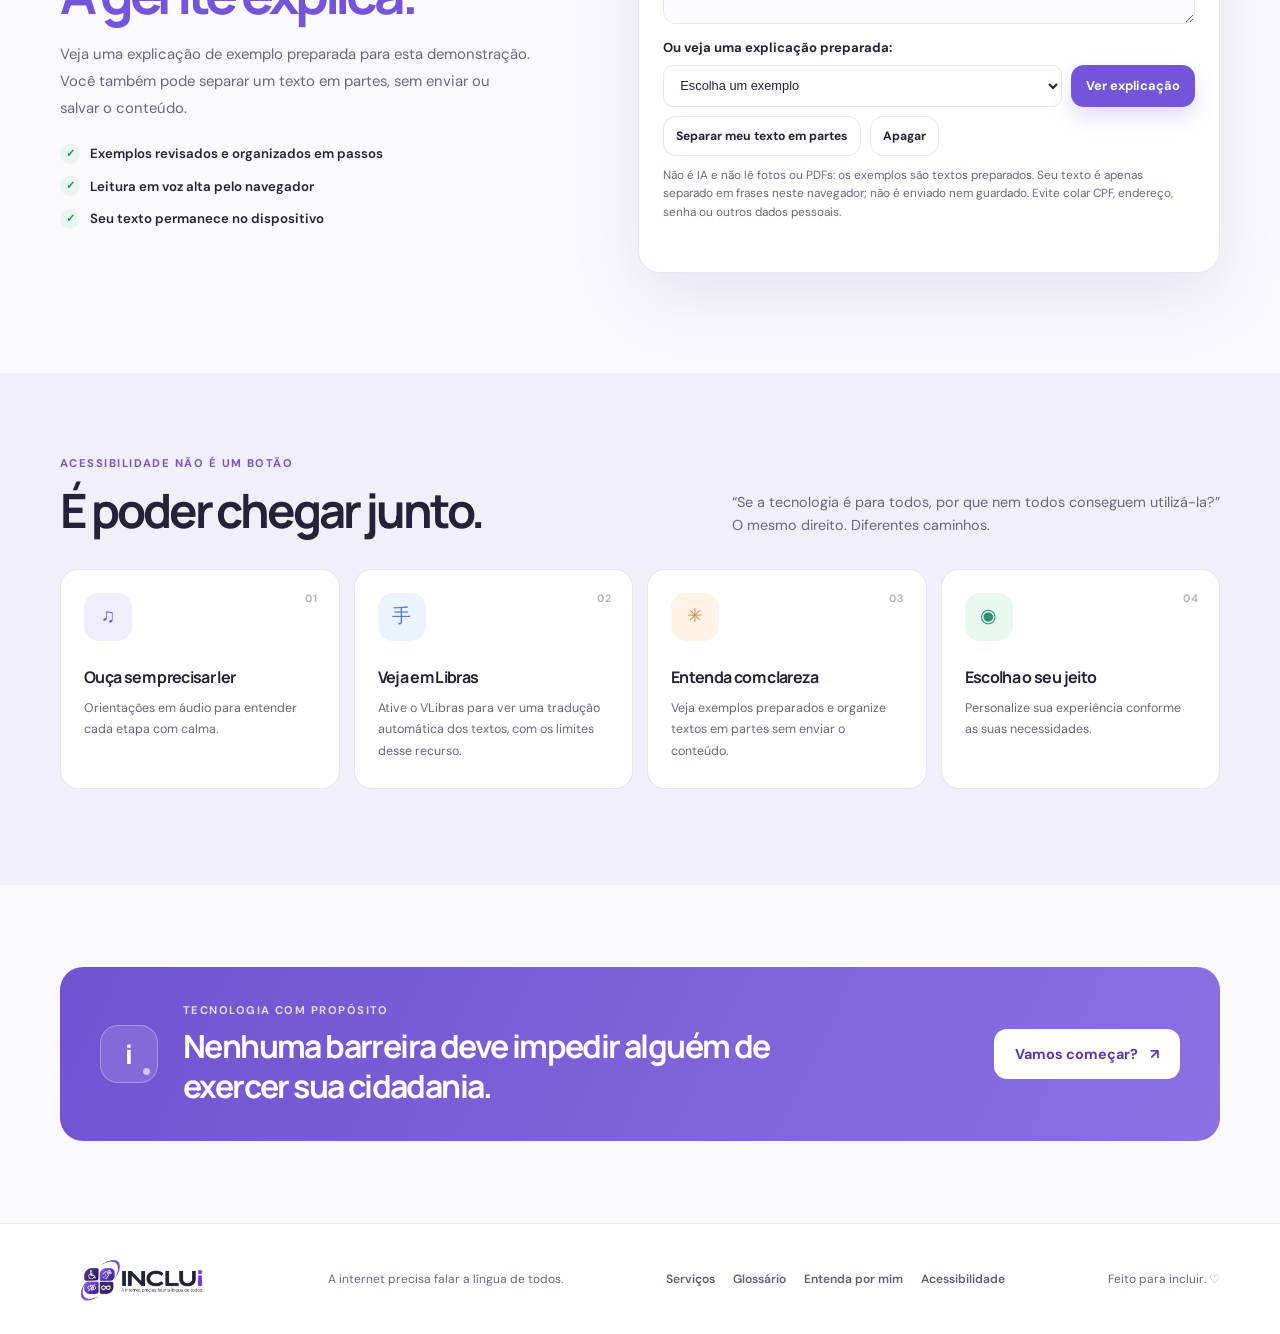
==== commit 663ccd38: "removendo serviço de tradução" ====
--- a/index.html
+++ b/index.html
@@ -417,54 +417,6 @@
         </div>
       </section>
 
-      <section class="secao-comunicacao limite-secao" aria-labelledby="titulo-comunicacao">
-        <div class="cabecalho-secao">
-          <div>
-            <p class="chamada">VOCÊ PODE SE COMUNICAR DO SEU JEITO</p>
-            <h2 id="titulo-comunicacao">Escolha uma mensagem para mostrar, ouvir ou traduzir</h2>
-          </div>
-          <p class="introducao-secao">Um quadro simples de comunicação. Escolha uma frase para ela aparecer em destaque; se quiser, peça ao navegador para falar.</p>
-        </div>
-        <div class="grade-comunicacao" aria-label="Mensagens disponíveis">
-          <button class="botao-comunicacao" type="button" data-frase-comunicacao="Preciso de ajuda, por favor." data-traducao-en="I need help, please." data-traducao-es="Necesito ayuda, por favor.">
-            <span aria-hidden="true">🙋</span><strong>Preciso de ajuda</strong>
-          </button>
-          <button class="botao-comunicacao" type="button" data-frase-comunicacao="Quero ouvir esta orientação." data-traducao-en="I want to hear these instructions." data-traducao-es="Quiero escuchar estas instrucciones.">
-            <span aria-hidden="true">🔊</span><strong>Quero ouvir</strong>
-          </button>
-          <button class="botao-comunicacao" type="button" data-frase-comunicacao="Quero falar com uma pessoa." data-traducao-en="I want to speak with someone." data-traducao-es="Quiero hablar con una persona.">
-            <span aria-hidden="true">👥</span><strong>Quero falar com alguém</strong>
-          </button>
-          <button class="botao-comunicacao" type="button" data-frase-comunicacao="Quero fazer isso com autonomia." data-traducao-en="I want to do this independently." data-traducao-es="Quiero hacerlo de forma independiente.">
-            <span aria-hidden="true">🧭</span><strong>Quero fazer sozinho(a)</strong>
-          </button>
-          <button class="botao-comunicacao" type="button" data-frase-comunicacao="Preciso de mais tempo para entender." data-traducao-en="I need more time to understand." data-traducao-es="Necesito más tiempo para entender.">
-            <span aria-hidden="true">⏳</span><strong>Preciso de mais tempo</strong>
-          </button>
-          <button class="botao-comunicacao" type="button" data-frase-comunicacao="Quero uma explicação mais simples." data-traducao-en="I want a simpler explanation." data-traducao-es="Quiero una explicación más sencilla.">
-            <span aria-hidden="true">💬</span><strong>Quero uma explicação simples</strong>
-          </button>
-        </div>
-        <div class="resultado-comunicacao" aria-live="polite" aria-atomic="true">
-          <p id="frase-comunicacao-selecionada">Escolha uma mensagem acima.</p>
-          <button class="botao botao-secundario" id="ouvir-frase-comunicacao" type="button" disabled>Ouvir mensagem em português</button>
-        </div>
-        <div class="acoes-traducao-comunicacao">
-          <label for="idioma-traducao-comunicacao">Traduzir frase para</label>
-          <select id="idioma-traducao-comunicacao" disabled>
-            <option value="">Escolha uma mensagem primeiro</option>
-            <option value="en">Inglês</option>
-            <option value="es">Espanhol</option>
-          </select>
-          <button class="botao botao-secundario" id="traduzir-frase-comunicacao" type="button" disabled>Traduzir mensagem</button>
-          <a class="botao botao-secundario" href="#acessibilidade" id="abrir-traducao-libras" aria-haspopup="dialog">Usar tradução em Libras</a>
-        </div>
-        <p class="resultado-traducao-comunicacao" id="resultado-traducao-comunicacao" lang="pt-BR" aria-live="polite" hidden></p>
-        <p class="nota-traducao-comunicacao">As traduções para inglês e espanhol são frases prontas de apoio, não uma tradução automática de qualquer texto. Para Libras, ative o VLibras no painel; é necessária internet e a tradução automática pode ter limitações.</p>
-        <p class="estado-comunicacao" id="estado-comunicacao" role="status" aria-live="polite"></p>
-        <p class="nota-comunicacao">As mensagens ficam nesta página e não são enviadas a ninguém. Os símbolos são apoio visual; cada pessoa pode interpretá-los de um jeito.</p>
-      </section>
-
       <section class="secao-glossario limite-secao" id="glossario" aria-labelledby="titulo-glossario">
         <div class="cabecalho-secao">
           <div>
--- a/css/style.css
+++ b/css/style.css
@@ -56,6 +56,7 @@
 button:focus-visible,
 input:focus-visible,
 textarea:focus-visible,
+select:focus-visible,
 summary:focus-visible,
 label:has(input:focus-visible) {
   outline: 3px solid #aa96ff;
@@ -1391,132 +1392,6 @@
   font-size: 1.1rem;
 }
 
-.secao-comunicacao {
-  padding-block: 76px;
-}
-
-.grade-comunicacao {
-  display: grid;
-  grid-template-columns: repeat(3, minmax(0, 1fr));
-  gap: 12px;
-}
-
-.botao-comunicacao {
-  display: flex;
-  min-height: 88px;
-  align-items: center;
-  gap: 13px;
-  padding: 16px;
-  border: 1px solid var(--borda);
-  border-radius: 15px;
-  background: var(--superficie);
-  color: var(--texto);
-  text-align: left;
-  cursor: pointer;
-}
-
-.botao-comunicacao:hover,
-.botao-comunicacao[aria-pressed="true"] {
-  border-color: var(--roxo);
-  background: var(--lavanda);
-}
-
-.botao-comunicacao > span {
-  display: grid;
-  width: 44px;
-  height: 44px;
-  flex: 0 0 auto;
-  place-items: center;
-  border-radius: 13px;
-  background: var(--fundo-alternado);
-  font-size: 1.45rem;
-}
-
-.botao-comunicacao strong {
-  font-size: .9rem;
-}
-
-.resultado-comunicacao {
-  display: flex;
-  align-items: center;
-  justify-content: space-between;
-  gap: 18px;
-  margin-top: 16px;
-  padding: 17px 19px;
-  border: 1px solid var(--borda);
-  border-radius: 14px;
-  background: var(--fundo-alternado);
-}
-
-.resultado-comunicacao p {
-  margin: 0;
-  font-size: 1.08rem;
-  font-weight: 700;
-}
-
-.nota-comunicacao {
-  margin: 10px 0 0;
-  color: var(--texto-suave);
-  font-size: .78rem;
-}
-
-.estado-comunicacao {
-  min-height: 1.4em;
-  margin: 8px 0 0;
-  color: var(--texto-suave);
-  font-size: .78rem;
-}
-
-.acoes-traducao-comunicacao {
-  display: flex;
-  flex-wrap: wrap;
-  align-items: center;
-  gap: 9px;
-  margin-top: 12px;
-}
-
-.acoes-traducao-comunicacao label {
-  font-size: .82rem;
-  font-weight: 700;
-}
-
-.acoes-traducao-comunicacao select {
-  min-height: 42px;
-  padding: 8px 11px;
-  border: 1px solid var(--borda);
-  border-radius: 10px;
-  background: var(--superficie);
-  color: var(--texto);
-}
-
-.acoes-traducao-comunicacao .botao {
-  min-height: 42px;
-  padding: 0 13px;
-  font-size: .78rem;
-}
-
-.resultado-traducao-comunicacao {
-  margin: 12px 0 0;
-  padding: 15px 18px;
-  border-left: 4px solid var(--roxo);
-  border-radius: 10px;
-  background: var(--lavanda);
-  color: var(--texto);
-  font-size: 1.08rem;
-  font-weight: 700;
-}
-
-.resultado-traducao-comunicacao[hidden] {
-  display: none;
-}
-
-.nota-traducao-comunicacao {
-  margin: 8px 0 0;
-  color: var(--texto-suave);
-  font-size: .76rem;
-  line-height: 1.6;
-}
-
 .secao-compreensao {
   display: grid;
   grid-template-columns: minmax(0, .9fr) minmax(0, 1.1fr);
@@ -1994,13 +1869,8 @@
   }
 
   .secao-servicos,
-  .secao-caminhos,
-  .secao-comunicacao {
+  .secao-caminhos {
     padding-block: 64px;
-  }
-
-  .grade-comunicacao {
-    grid-template-columns: repeat(2, minmax(0, 1fr));
   }
 
   .cabecalho-secao,
@@ -2170,25 +2040,6 @@
   .acoes-entenda .botao,
   .acoes-entenda select {
     width: 100%;
-  }
-
-  .grade-comunicacao {
-    grid-template-columns: 1fr;
-  }
-
-  .acoes-traducao-comunicacao {
-    align-items: stretch;
-    flex-direction: column;
-  }
-
-  .acoes-traducao-comunicacao select,
-  .acoes-traducao-comunicacao .botao {
-    width: 100%;
-  }
-
-  .resultado-comunicacao {
-    align-items: stretch;
-    flex-direction: column;
   }
 
   .cartao-acessibilidade {
@@ -2352,14 +2203,12 @@
 }
 
 body[data-tema="escuro"] .botao-secundario,
-body[data-tema="escuro"] .demonstracao-compreensao textarea,
-body[data-tema="escuro"] .acoes-traducao-comunicacao select {
+body[data-tema="escuro"] .demonstracao-compreensao textarea {
   border-color: var(--borda);
   background: #2b2938;
   color: var(--texto);
 }
 
-body[data-tema="escuro"] .resultado-traducao-comunicacao,
 body[data-tema="escuro"] .aviso-linguagem-simples {
   border-color: var(--borda);
   background: #332d4b;
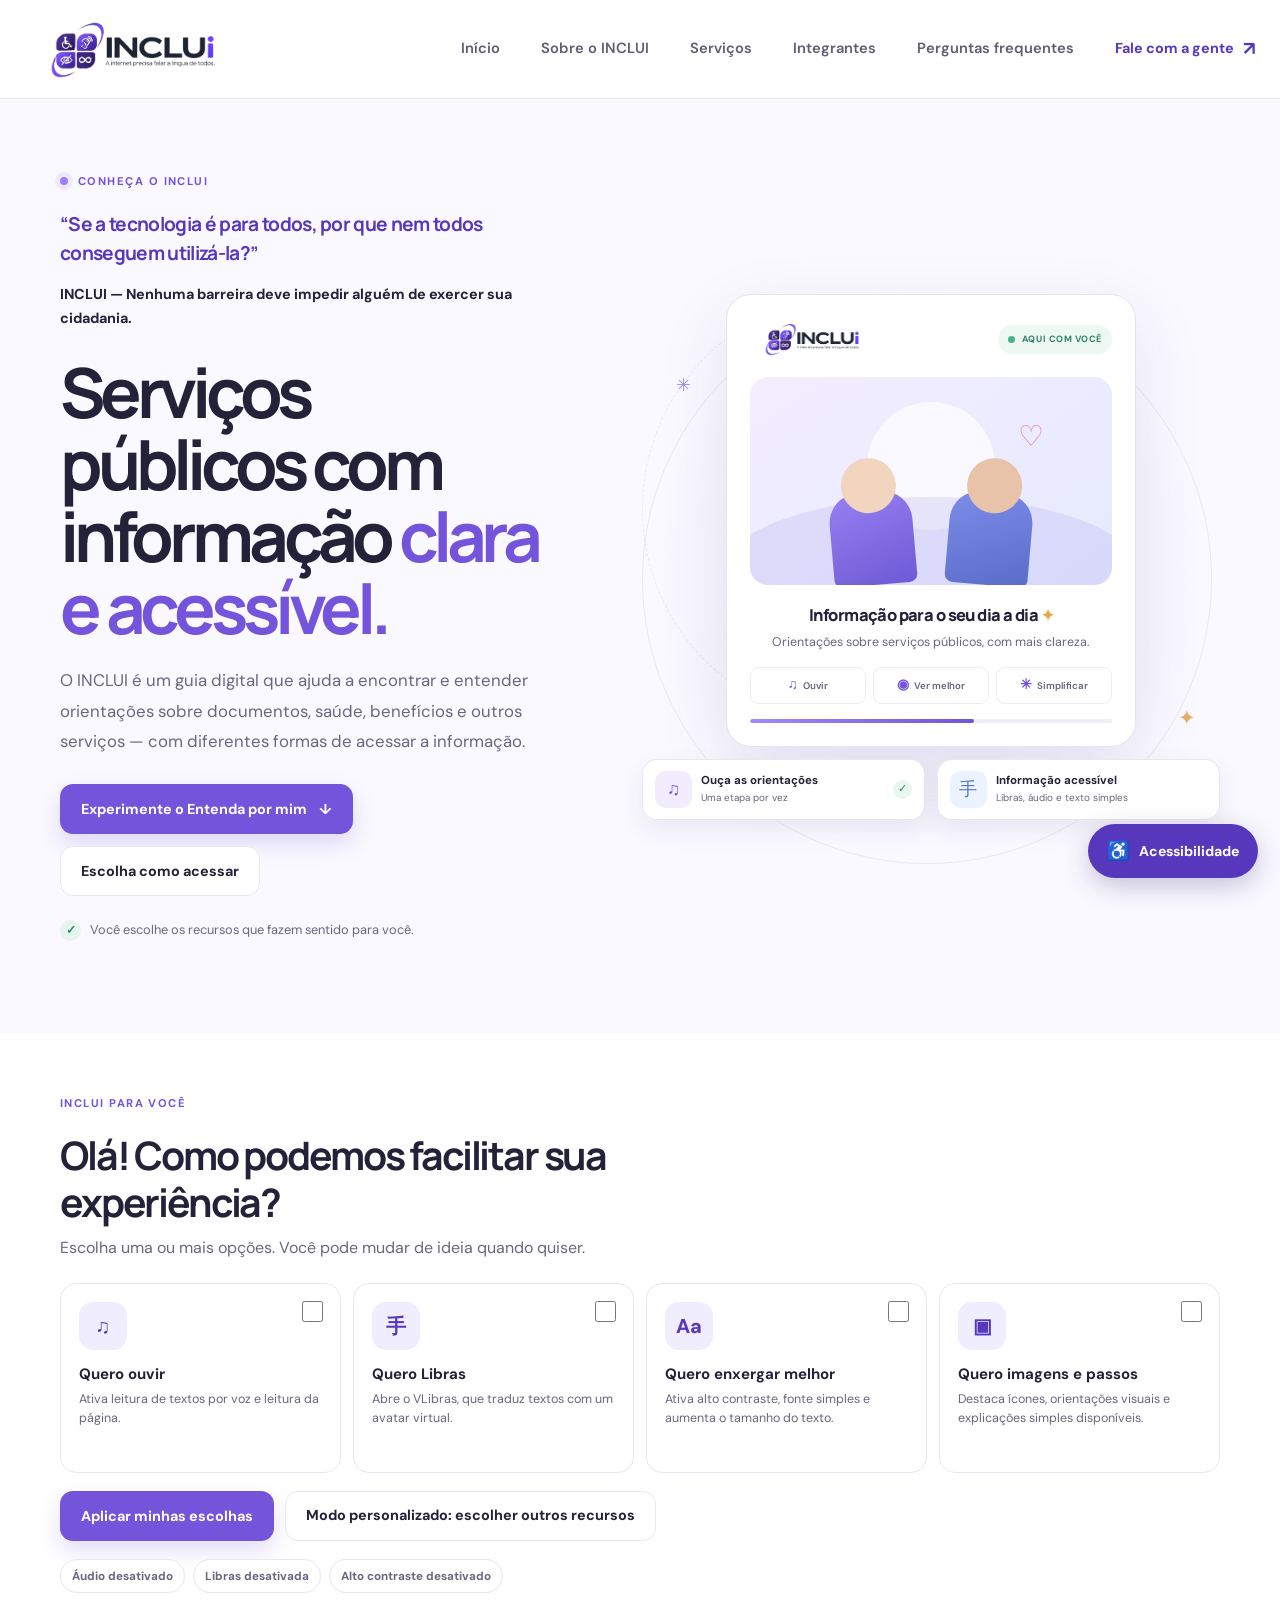
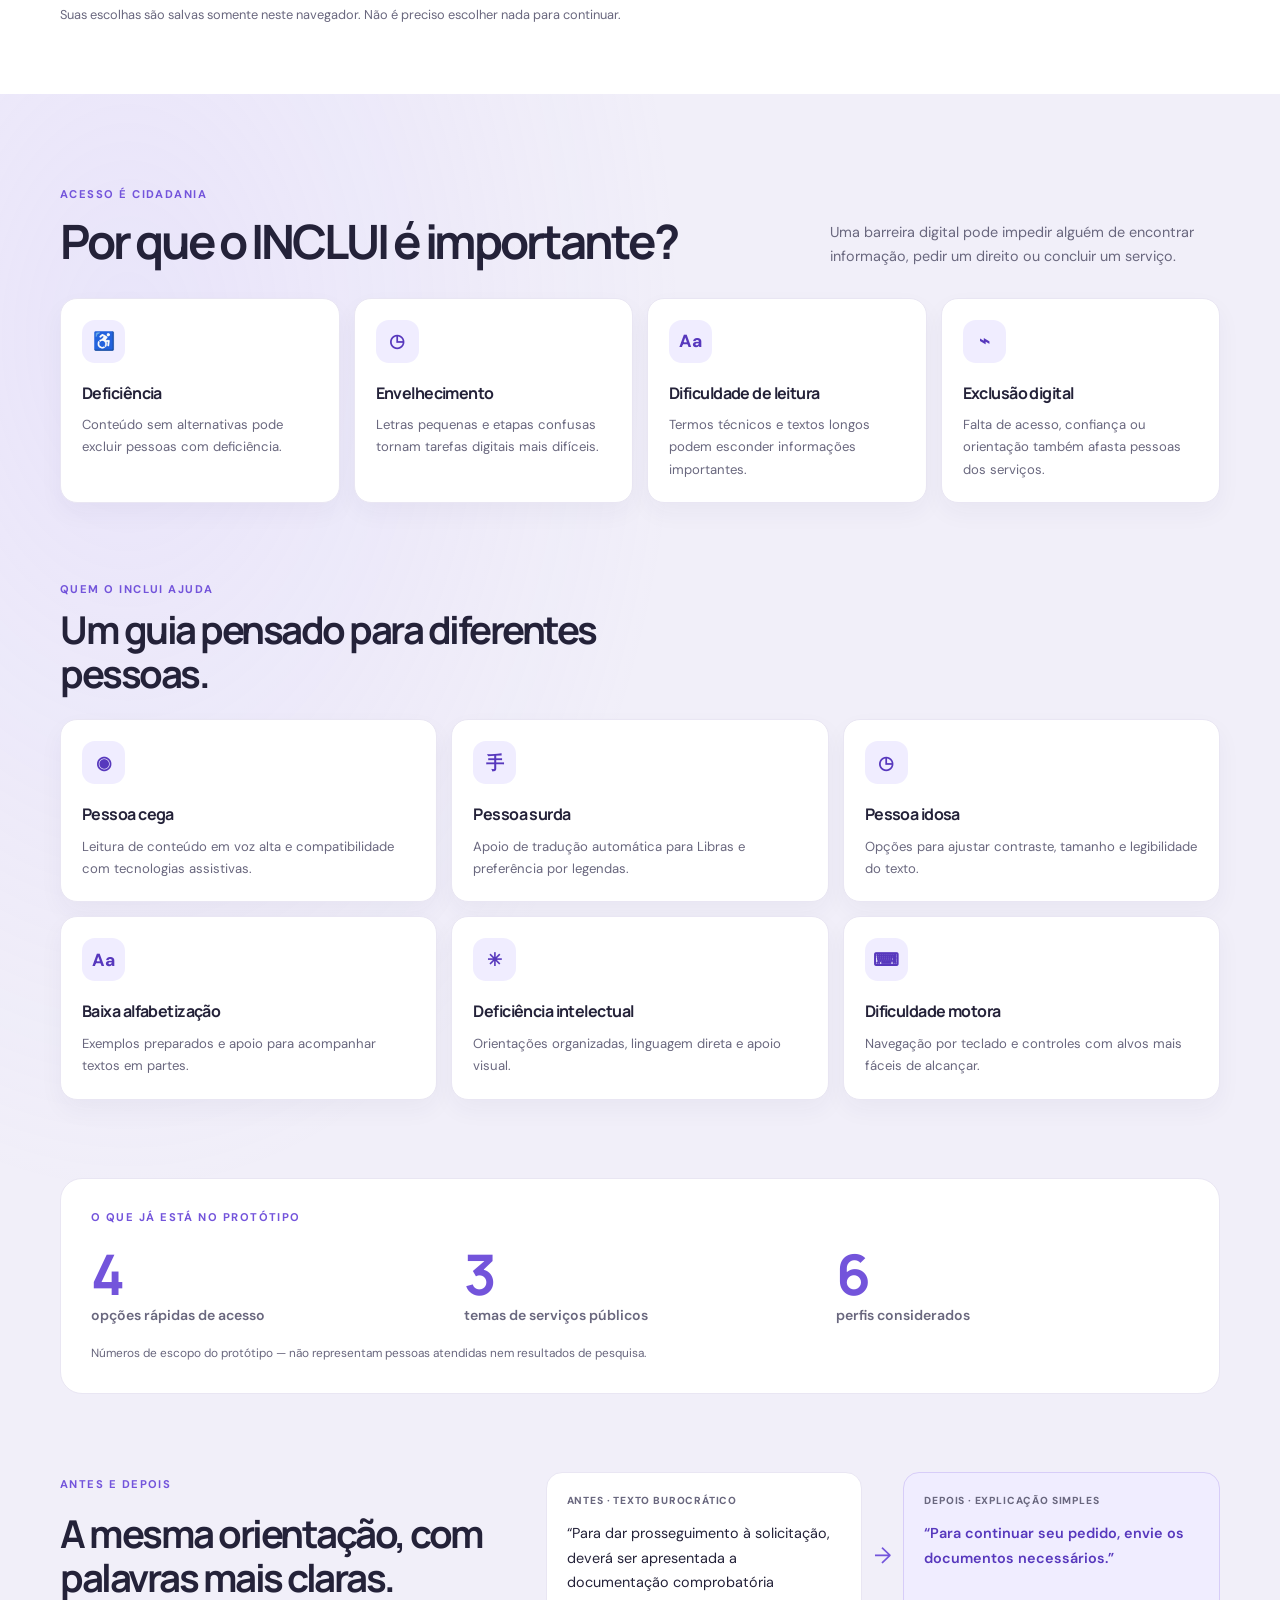
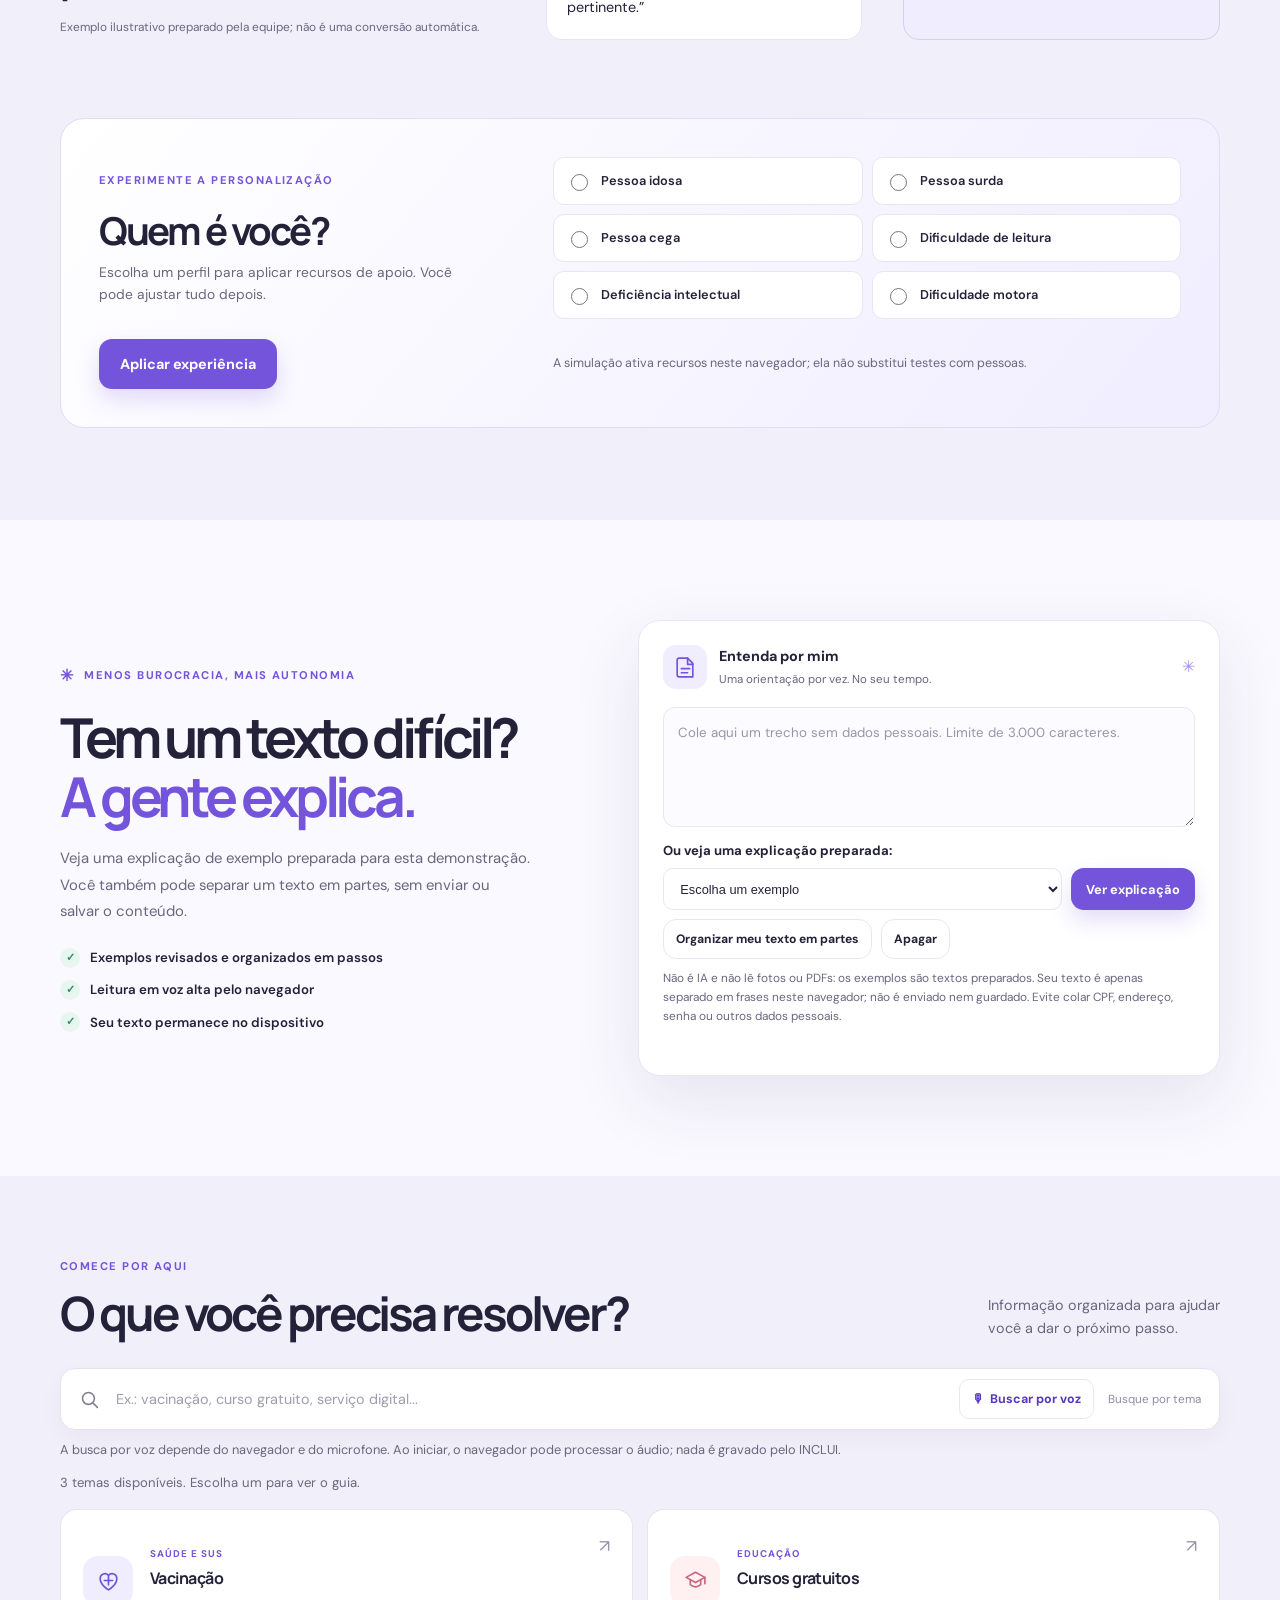
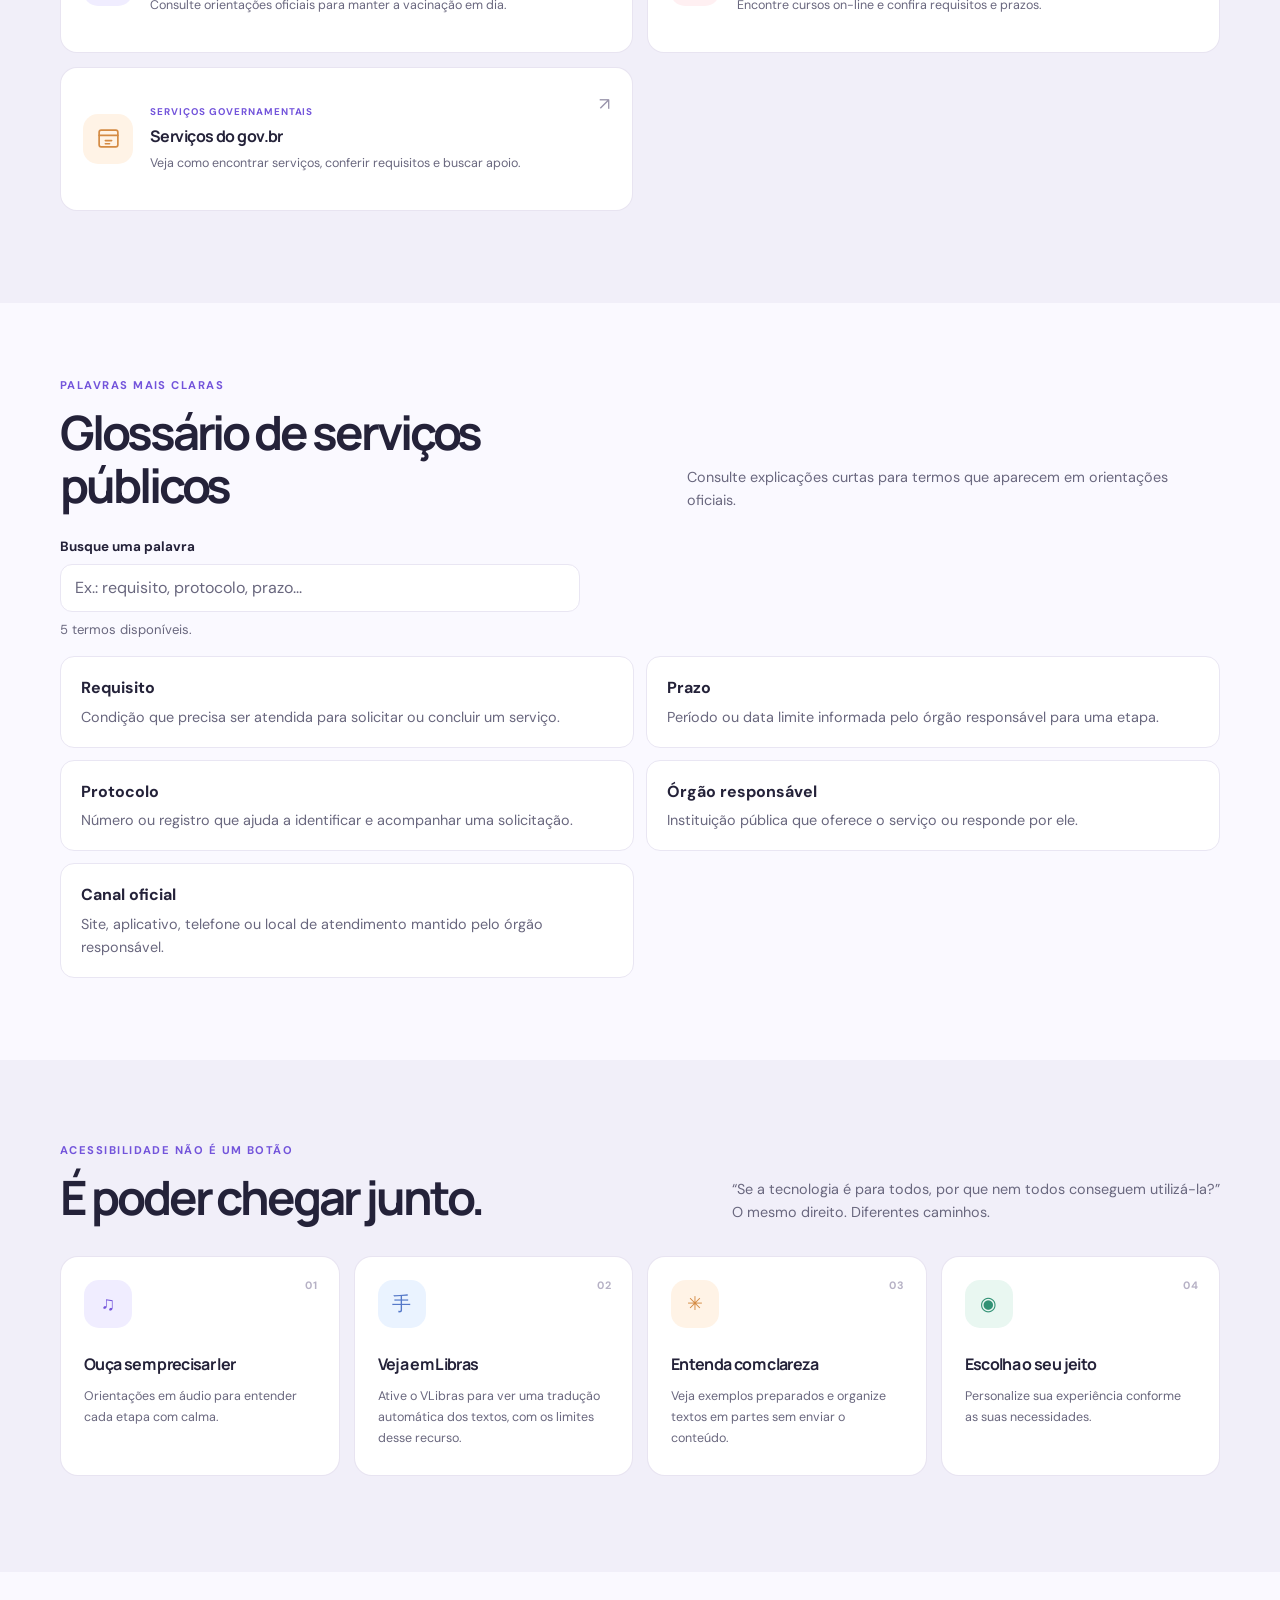
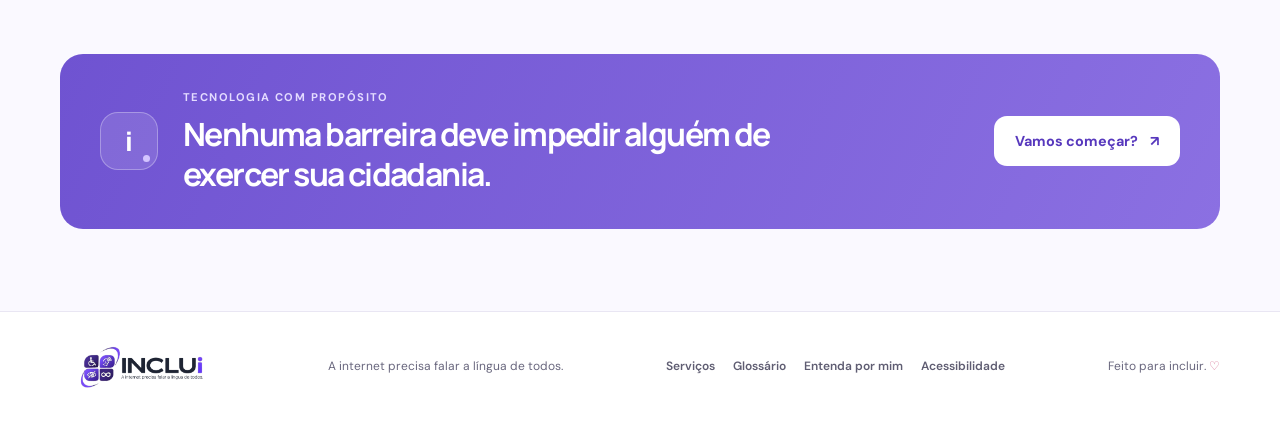
==== commit 774f4b7e: "adicionando a seção de impacto" ====
--- a/index.html
+++ b/index.html
@@ -68,6 +68,8 @@
       <section class="secao-destaque limite-secao" id="inicio" aria-labelledby="titulo-destaque">
         <div class="texto-destaque">
           <p class="chamada"><span></span> CONHEÇA O INCLUI</p>
+          <p class="frase-impacto">“Se a tecnologia é para todos, por que nem todos conseguem utilizá-la?”</p>
+          <p class="slogan-impacto">INCLUI — Nenhuma barreira deve impedir alguém de exercer sua cidadania.</p>
           <h1 id="titulo-destaque">
             Serviços públicos com informação <span>clara e acessível.</span>
           </h1>
@@ -77,11 +79,11 @@
             formas de acessar a informação.
           </p>
           <div class="acoes-destaque">
-            <a class="botao botao-primario" href="#escolha-acesso">
-              Escolha como acessar <span aria-hidden="true">↓</span>
+            <a class="botao botao-primario" href="#entenda">
+              Experimente o Entenda por mim <span aria-hidden="true">↓</span>
             </a>
-            <a class="botao botao-secundario" href="#sobre">
-              Entenda como funciona
+            <a class="botao botao-secundario" href="#escolha-acesso">
+              Escolha como acessar
             </a>
           </div>
           <p class="nota-destaque">
@@ -172,9 +174,178 @@
             <button class="botao botao-primario" id="aplicar-escolhas-acesso" type="button">Aplicar minhas escolhas</button>
             <a class="botao botao-secundario" href="#acessibilidade" aria-haspopup="dialog">Modo personalizado: escolher outros recursos</a>
           </div>
+          <div class="estado-recursos" aria-label="Estado dos recursos de acessibilidade" role="status" aria-live="polite">
+            <span data-status-recurso="audio">Áudio desativado</span>
+            <span data-status-recurso="libras">Libras desativada</span>
+            <span data-status-recurso="contraste">Alto contraste desativado</span>
+          </div>
           <p class="estado-escolhas-acesso" id="estado-escolhas-acesso" role="status" aria-live="polite">
             Suas escolhas são salvas somente neste navegador. Não é preciso escolher nada para continuar.
           </p>
+        </div>
+      </section>
+
+      <section class="secao-impacto" id="impacto" aria-labelledby="titulo-impacto">
+        <div class="limite-secao">
+          <div class="cabecalho-secao">
+            <div>
+              <p class="chamada">ACESSO É CIDADANIA</p>
+              <h2 id="titulo-impacto">Por que o INCLUI é importante?</h2>
+            </div>
+            <p class="introducao-secao">Uma barreira digital pode impedir alguém de encontrar informação, pedir um direito ou concluir um serviço.</p>
+          </div>
+
+          <div class="grade-barreiras" aria-label="Barreiras que dificultam o acesso digital">
+            <article class="cartao-barreira" data-revelar>
+              <span aria-hidden="true">♿</span>
+              <h3>Deficiência</h3>
+              <p>Conteúdo sem alternativas pode excluir pessoas com deficiência.</p>
+            </article>
+            <article class="cartao-barreira" data-revelar>
+              <span aria-hidden="true">◷</span>
+              <h3>Envelhecimento</h3>
+              <p>Letras pequenas e etapas confusas tornam tarefas digitais mais difíceis.</p>
+            </article>
+            <article class="cartao-barreira" data-revelar>
+              <span aria-hidden="true">Aa</span>
+              <h3>Dificuldade de leitura</h3>
+              <p>Termos técnicos e textos longos podem esconder informações importantes.</p>
+            </article>
+            <article class="cartao-barreira" data-revelar>
+              <span aria-hidden="true">⌁</span>
+              <h3>Exclusão digital</h3>
+              <p>Falta de acesso, confiança ou orientação também afasta pessoas dos serviços.</p>
+            </article>
+          </div>
+
+          <div class="bloco-publico">
+            <div class="cabecalho-publico">
+              <p class="chamada">QUEM O INCLUI AJUDA</p>
+              <h2>Um guia pensado para diferentes pessoas.</h2>
+            </div>
+            <div class="grade-publico">
+              <article class="cartao-publico" data-revelar><span aria-hidden="true">◉</span><h3>Pessoa cega</h3><p>Leitura de conteúdo em voz alta e compatibilidade com tecnologias assistivas.</p></article>
+              <article class="cartao-publico" data-revelar><span aria-hidden="true">手</span><h3>Pessoa surda</h3><p>Apoio de tradução automática para Libras e preferência por legendas.</p></article>
+              <article class="cartao-publico" data-revelar><span aria-hidden="true">◷</span><h3>Pessoa idosa</h3><p>Opções para ajustar contraste, tamanho e legibilidade do texto.</p></article>
+              <article class="cartao-publico" data-revelar><span aria-hidden="true">Aa</span><h3>Baixa alfabetização</h3><p>Exemplos preparados e apoio para acompanhar textos em partes.</p></article>
+              <article class="cartao-publico" data-revelar><span aria-hidden="true">✳</span><h3>Deficiência intelectual</h3><p>Orientações organizadas, linguagem direta e apoio visual.</p></article>
+              <article class="cartao-publico" data-revelar><span aria-hidden="true">⌨</span><h3>Dificuldade motora</h3><p>Navegação por teclado e controles com alvos mais fáceis de alcançar.</p></article>
+            </div>
+          </div>
+
+          <div class="faixa-impacto" aria-label="Alcance do protótipo">
+            <p class="chamada">O QUE JÁ ESTÁ NO PROTÓTIPO</p>
+            <div class="grade-numeros-impacto">
+              <div><strong>4</strong><span>opções rápidas de acesso</span></div>
+              <div><strong>3</strong><span>temas de serviços públicos</span></div>
+              <div><strong>6</strong><span>perfis considerados</span></div>
+            </div>
+            <p class="nota-impacto">Números de escopo do protótipo — não representam pessoas atendidas nem resultados de pesquisa.</p>
+          </div>
+
+          <div class="transformacao" aria-labelledby="titulo-transformacao">
+            <div>
+              <p class="chamada">ANTES E DEPOIS</p>
+              <h2 id="titulo-transformacao">A mesma orientação, com palavras mais claras.</h2>
+              <p class="nota-impacto">Exemplo ilustrativo preparado pela equipe; não é uma conversão automática.</p>
+            </div>
+            <div class="comparacao-textos">
+              <article><span>ANTES · TEXTO BUROCRÁTICO</span><p>“Para dar prosseguimento à solicitação, deverá ser apresentada a documentação comprobatória pertinente.”</p></article>
+              <span class="seta-transformacao" aria-hidden="true">→</span>
+              <article><span>DEPOIS · EXPLICAÇÃO SIMPLES</span><p>“Para continuar seu pedido, envie os documentos necessários.”</p></article>
+            </div>
+          </div>
+
+          <div class="simulador-persona" aria-labelledby="titulo-simulador">
+            <div>
+              <p class="chamada">EXPERIMENTE A PERSONALIZAÇÃO</p>
+              <h2 id="titulo-simulador">Quem é você?</h2>
+              <p>Escolha um perfil para aplicar recursos de apoio. Você pode ajustar tudo depois.</p>
+            </div>
+            <fieldset class="opcoes-persona">
+              <legend class="visualmente-oculto">Escolha um perfil para personalizar a experiência</legend>
+              <label><input type="radio" name="persona" value="idosa" /><span>Pessoa idosa</span></label>
+              <label><input type="radio" name="persona" value="surda" /><span>Pessoa surda</span></label>
+              <label><input type="radio" name="persona" value="cega" /><span>Pessoa cega</span></label>
+              <label><input type="radio" name="persona" value="leitura" /><span>Dificuldade de leitura</span></label>
+              <label><input type="radio" name="persona" value="intelectual" /><span>Deficiência intelectual</span></label>
+              <label><input type="radio" name="persona" value="motora" /><span>Dificuldade motora</span></label>
+            </fieldset>
+            <button class="botao botao-primario" id="aplicar-persona" type="button">Aplicar experiência</button>
+            <p class="estado-persona" id="estado-persona" role="status" aria-live="polite">A simulação ativa recursos neste navegador; ela não substitui testes com pessoas.</p>
+          </div>
+        </div>
+      </section>
+
+      <section class="secao-compreensao limite-secao" id="entenda" aria-labelledby="titulo-compreensao">
+        <div class="texto-compreensao">
+          <p class="chamada"><span class="brilho-compreensao" aria-hidden="true">✳</span> MENOS BUROCRACIA, MAIS AUTONOMIA</p>
+          <h2 id="titulo-compreensao">
+            Tem um texto difícil?<br />
+            <span>A gente explica.</span>
+          </h2>
+          <p class="descricao-compreensao">
+            Veja uma explicação de exemplo preparada para esta demonstração. Você também pode separar um texto em partes, sem enviar ou salvar o conteúdo.
+          </p>
+          <p class="aviso-linguagem-simples" data-aviso-linguagem-simples hidden>
+            Em palavras simples: escolha um exemplo para ver passos curtos. Um texto próprio só será separado em frases, não interpretado nem reescrito.
+          </p>
+          <ul class="beneficios-compreensao">
+            <li><span aria-hidden="true">✓</span> Exemplos revisados e organizados em passos</li>
+            <li><span aria-hidden="true">✓</span> Leitura em voz alta pelo navegador</li>
+            <li><span aria-hidden="true">✓</span> Seu texto permanece no dispositivo</li>
+          </ul>
+        </div>
+
+        <div class="demonstracao-compreensao">
+          <div class="cabecalho-exemplo">
+            <span class="icone-documento-exemplo" aria-hidden="true">
+              <svg viewBox="0 0 24 24">
+                <path d="M6 3h8l5 5v13H6a2 2 0 0 1-2-2V5a2 2 0 0 1 2-2Z" />
+                <path d="M14 3v6h5M8 13h8m-8 4h6" />
+              </svg>
+            </span>
+            <span class="titulo-exemplo">
+              <strong>Entenda por mim</strong>
+              <small>Uma orientação por vez. No seu tempo.</small>
+            </span>
+            <span class="brilho-exemplo" aria-hidden="true">✳</span>
+          </div>
+
+          <label class="visualmente-oculto" for="texto-para-simplificar">
+            Texto que você quer entender melhor
+          </label>
+          <textarea
+            id="texto-para-simplificar"
+            rows="4"
+            maxlength="3000"
+            aria-describedby="privacidade-texto"
+            placeholder="Cole aqui um trecho sem dados pessoais. Limite de 3.000 caracteres."
+          ></textarea>
+
+          <label class="rotulo-exemplo" for="selecionar-exemplo-entenda">Ou veja uma explicação preparada:</label>
+          <div class="acoes-entenda">
+            <select id="selecionar-exemplo-entenda">
+              <option value="">Escolha um exemplo</option>
+              <option value="documentos">Conferir documentos e etapas</option>
+              <option value="protocolo">Acompanhar uma solicitação</option>
+            </select>
+            <button class="botao botao-primario botao-explicar" id="explicar-exemplo" type="button">Ver explicação</button>
+          </div>
+          <div class="acoes-entenda acoes-entenda-texto">
+            <button class="botao botao-secundario" id="organizar-texto" type="button">Organizar meu texto em partes</button>
+            <button class="botao botao-secundario" id="limpar-texto-entenda" type="button">Apagar</button>
+          </div>
+          <p class="observacao-exemplo" id="privacidade-texto">
+            Não é IA e não lê fotos ou PDFs: os exemplos são textos preparados. Seu texto é apenas separado em frases neste navegador; não é enviado nem guardado. Evite colar CPF, endereço, senha ou outros dados pessoais.
+          </p>
+          <p class="estado-entenda" id="estado-entenda" role="status" aria-live="polite"></p>
+          <section class="resultado-entenda" id="resultado-entenda" aria-labelledby="titulo-resultado-entenda" hidden>
+            <h3 id="titulo-resultado-entenda">Explicação em partes</h3>
+            <p class="origem-entenda" id="origem-entenda"></p>
+            <ol id="passos-entenda"></ol>
+            <button class="botao botao-secundario" id="ouvir-explicacao" type="button">Ouvir esta explicação</button>
+          </section>
         </div>
       </section>
 
@@ -452,78 +623,6 @@
         </dl>
       </section>
 
-      <section class="secao-compreensao limite-secao" id="entenda" aria-labelledby="titulo-compreensao">
-        <div class="texto-compreensao">
-          <p class="chamada"><span class="brilho-compreensao" aria-hidden="true">✳</span> MENOS BUROCRACIA, MAIS AUTONOMIA</p>
-          <h2 id="titulo-compreensao">
-            Tem um texto difícil?<br />
-            <span>A gente explica.</span>
-          </h2>
-          <p class="descricao-compreensao">
-            Veja uma explicação de exemplo preparada para esta demonstração. Você também pode separar um texto em partes, sem enviar ou salvar o conteúdo.
-          </p>
-          <p class="aviso-linguagem-simples" data-aviso-linguagem-simples hidden>
-            Em palavras simples: escolha um exemplo para ver passos curtos. Um texto próprio só será separado em frases, não interpretado nem reescrito.
-          </p>
-          <ul class="beneficios-compreensao">
-            <li><span aria-hidden="true">✓</span> Exemplos revisados e organizados em passos</li>
-            <li><span aria-hidden="true">✓</span> Leitura em voz alta pelo navegador</li>
-            <li><span aria-hidden="true">✓</span> Seu texto permanece no dispositivo</li>
-          </ul>
-        </div>
-
-        <div class="demonstracao-compreensao">
-          <div class="cabecalho-exemplo">
-            <span class="icone-documento-exemplo" aria-hidden="true">
-              <svg viewBox="0 0 24 24">
-                <path d="M6 3h8l5 5v13H6a2 2 0 0 1-2-2V5a2 2 0 0 1 2-2Z" />
-                <path d="M14 3v6h5M8 13h8m-8 4h6" />
-              </svg>
-            </span>
-            <span class="titulo-exemplo">
-              <strong>Entenda por mim</strong>
-              <small>Uma orientação por vez. No seu tempo.</small>
-            </span>
-            <span class="brilho-exemplo" aria-hidden="true">✳</span>
-          </div>
-
-          <label class="visualmente-oculto" for="texto-para-simplificar">
-            Texto que você quer entender melhor
-          </label>
-          <textarea
-            id="texto-para-simplificar"
-            rows="4"
-            maxlength="3000"
-            aria-describedby="privacidade-texto"
-            placeholder="Cole aqui um trecho sem dados pessoais. Limite de 3.000 caracteres."
-          ></textarea>
-
-          <label class="rotulo-exemplo" for="selecionar-exemplo-entenda">Ou veja uma explicação preparada:</label>
-          <div class="acoes-entenda">
-            <select id="selecionar-exemplo-entenda">
-              <option value="">Escolha um exemplo</option>
-              <option value="documentos">Conferir documentos e etapas</option>
-              <option value="protocolo">Acompanhar uma solicitação</option>
-            </select>
-            <button class="botao botao-primario botao-explicar" id="explicar-exemplo" type="button">Ver explicação</button>
-          </div>
-          <div class="acoes-entenda acoes-entenda-texto">
-            <button class="botao botao-secundario" id="organizar-texto" type="button">Separar meu texto em partes</button>
-            <button class="botao botao-secundario" id="limpar-texto-entenda" type="button">Apagar</button>
-          </div>
-          <p class="observacao-exemplo" id="privacidade-texto">
-            Não é IA e não lê fotos ou PDFs: os exemplos são textos preparados. Seu texto é apenas separado em frases neste navegador; não é enviado nem guardado. Evite colar CPF, endereço, senha ou outros dados pessoais.
-          </p>
-          <p class="estado-entenda" id="estado-entenda" role="status" aria-live="polite"></p>
-          <section class="resultado-entenda" id="resultado-entenda" aria-labelledby="titulo-resultado-entenda" hidden>
-            <h3 id="titulo-resultado-entenda">Explicação em partes</h3>
-            <p class="origem-entenda" id="origem-entenda"></p>
-            <ol id="passos-entenda"></ol>
-            <button class="botao botao-secundario" id="ouvir-explicacao" type="button">Ouvir esta explicação</button>
-          </section>
-        </div>
-      </section>
-
       <section class="secao-caminhos" id="sobre" aria-labelledby="titulo-caminhos">
         <div class="limite-secao">
           <div class="cabecalho-caminhos">
--- a/css/style.css
+++ b/css/style.css
@@ -2447,6 +2447,423 @@
   line-height: 1.8;
 }
 
+.frase-impacto {
+  max-width: 470px;
+  margin: 0 0 16px;
+  color: var(--roxo-escuro);
+  font-family: Manrope, "DM Sans", Arial, sans-serif;
+  font-size: clamp(1.05rem, 1.5vw, 1.3rem);
+  font-weight: 700;
+  letter-spacing: -.035em;
+  line-height: 1.5;
+}
+
+.slogan-impacto {
+  max-width: 460px;
+  margin: 0 0 25px;
+  color: var(--texto);
+  font-size: .9rem;
+  font-weight: 700;
+  line-height: 1.65;
+}
+
+.secao-impacto {
+  padding-block: 92px;
+  background:
+    radial-gradient(ellipse at 10% 12%, rgba(196, 180, 255, .18), transparent 34%),
+    var(--fundo-alternado);
+}
+
+.secao-impacto .cabecalho-secao {
+  margin-bottom: 30px;
+}
+
+.secao-impacto .introducao-secao {
+  max-width: 390px;
+}
+
+.grade-barreiras,
+.grade-publico {
+  display: grid;
+  grid-template-columns: repeat(4, minmax(0, 1fr));
+  gap: 14px;
+}
+
+.cartao-barreira,
+.cartao-publico {
+  min-width: 0;
+  padding: 21px;
+  border: 1px solid var(--borda);
+  border-radius: 17px;
+  background: var(--superficie);
+  box-shadow: 0 10px 24px rgba(49, 37, 100, .045);
+  transition: transform 180ms ease, box-shadow 180ms ease, border-color 180ms ease;
+}
+
+.cartao-barreira:hover,
+.cartao-publico:hover {
+  transform: translateY(-4px);
+  border-color: #c9baff;
+  box-shadow: 0 16px 30px rgba(49, 37, 100, .1);
+}
+
+.cartao-barreira > span,
+.cartao-publico > span {
+  display: grid;
+  width: 43px;
+  height: 43px;
+  margin-bottom: 18px;
+  place-items: center;
+  border-radius: 13px;
+  background: var(--lavanda);
+  color: var(--roxo-escuro);
+  font-size: 1.1rem;
+  font-weight: 800;
+}
+
+.cartao-barreira h3,
+.cartao-publico h3 {
+  margin-bottom: 8px;
+  font-size: 1rem;
+  letter-spacing: -.035em;
+}
+
+.cartao-barreira p,
+.cartao-publico p {
+  margin: 0;
+  color: var(--texto-suave);
+  font-size: .82rem;
+  line-height: 1.7;
+}
+
+.bloco-publico {
+  margin-top: 78px;
+}
+
+.cabecalho-publico {
+  margin-bottom: 23px;
+}
+
+.cabecalho-publico .chamada {
+  margin-bottom: 10px;
+}
+
+.cabecalho-publico h2,
+.transformacao h2,
+.simulador-persona h2 {
+  max-width: 650px;
+  margin-bottom: 12px;
+  font-size: clamp(1.8rem, 3vw, 2.45rem);
+  letter-spacing: -.065em;
+  line-height: 1.15;
+}
+
+.grade-publico {
+  grid-template-columns: repeat(3, minmax(0, 1fr));
+}
+
+.faixa-impacto {
+  margin-top: 78px;
+  padding: 30px;
+  border: 1px solid var(--borda);
+  border-radius: 22px;
+  background: var(--superficie);
+}
+
+.faixa-impacto > .chamada {
+  margin-bottom: 21px;
+}
+
+.grade-numeros-impacto {
+  display: grid;
+  grid-template-columns: repeat(3, minmax(0, 1fr));
+  gap: 20px;
+}
+
+.grade-numeros-impacto > div {
+  display: grid;
+  gap: 2px;
+}
+
+.grade-numeros-impacto strong {
+  color: var(--roxo);
+  font-family: Manrope, "DM Sans", Arial, sans-serif;
+  font-size: clamp(2.4rem, 5vw, 3.5rem);
+  letter-spacing: -.07em;
+  line-height: 1;
+}
+
+.grade-numeros-impacto span {
+  color: var(--texto-suave);
+  font-size: .88rem;
+  font-weight: 600;
+}
+
+.nota-impacto {
+  margin: 17px 0 0;
+  color: var(--texto-suave);
+  font-size: .74rem;
+}
+
+.transformacao {
+  display: grid;
+  grid-template-columns: minmax(0, .8fr) minmax(0, 1.2fr);
+  align-items: center;
+  gap: 36px;
+  margin-top: 78px;
+}
+
+.transformacao h2 {
+  margin-bottom: 0;
+}
+
+.comparacao-textos {
+  display: grid;
+  grid-template-columns: minmax(0, 1fr) auto minmax(0, 1fr);
+  align-items: center;
+  gap: 12px;
+}
+
+.comparacao-textos article {
+  height: 100%;
+  padding: 20px;
+  border: 1px solid var(--borda);
+  border-radius: 16px;
+  background: var(--superficie);
+}
+
+.comparacao-textos article:last-child {
+  border-color: #d7cdf8;
+  background: var(--lavanda);
+}
+
+.comparacao-textos article > span {
+  display: block;
+  margin-bottom: 12px;
+  color: var(--texto-suave);
+  font-size: .64rem;
+  font-weight: 800;
+  letter-spacing: .08em;
+}
+
+.comparacao-textos article p {
+  margin: 0;
+  font-size: .9rem;
+  line-height: 1.7;
+}
+
+.comparacao-textos article:last-child p {
+  color: var(--roxo-escuro);
+  font-weight: 600;
+}
+
+.seta-transformacao {
+  color: var(--roxo);
+  font-size: 1.4rem;
+}
+
+.simulador-persona {
+  display: grid;
+  grid-template-columns: minmax(0, .8fr) minmax(0, 1.2fr);
+  align-items: center;
+  gap: 20px 36px;
+  margin-top: 78px;
+  padding: clamp(22px, 4vw, 38px);
+  border: 1px solid #e1dafa;
+  border-radius: 24px;
+  background: linear-gradient(130deg, var(--superficie), var(--lavanda));
+}
+
+.simulador-persona h2 {
+  margin-bottom: 8px;
+}
+
+.simulador-persona > div:first-child > p:last-child {
+  max-width: 380px;
+  margin: 0;
+  color: var(--texto-suave);
+  font-size: .86rem;
+}
+
+.opcoes-persona {
+  display: grid;
+  grid-template-columns: repeat(2, minmax(0, 1fr));
+  gap: 9px;
+  margin: 0;
+  padding: 0;
+  border: 0;
+}
+
+.opcoes-persona label {
+  display: flex;
+  min-height: 48px;
+  align-items: center;
+  gap: 10px;
+  padding: 10px 12px;
+  border: 1px solid var(--borda);
+  border-radius: 11px;
+  background: var(--superficie);
+  color: var(--texto);
+  cursor: pointer;
+  font-size: .8rem;
+  font-weight: 600;
+  transition: border-color 180ms ease, background 180ms ease, transform 180ms ease;
+}
+
+.opcoes-persona label:hover {
+  transform: translateY(-2px);
+  border-color: var(--roxo);
+}
+
+.opcoes-persona label:has(input:checked) {
+  border-color: var(--roxo);
+  background: var(--lavanda);
+}
+
+.opcoes-persona input {
+  width: 17px;
+  height: 17px;
+  flex: 0 0 auto;
+  accent-color: var(--roxo);
+}
+
+.simulador-persona > .botao {
+  justify-self: start;
+}
+
+.estado-persona {
+  margin: 0;
+  color: var(--texto-suave);
+  font-size: .78rem;
+}
+
+.estado-recursos {
+  display: flex;
+  flex-wrap: wrap;
+  gap: 8px;
+  margin-top: 18px;
+}
+
+.estado-recursos span {
+  padding: 7px 11px;
+  border: 1px solid var(--borda);
+  border-radius: 999px;
+  background: var(--superficie);
+  color: var(--texto-suave);
+  font-size: .73rem;
+  font-weight: 700;
+}
+
+.estado-recursos .recurso-ativo {
+  border-color: #b7dfcc;
+  background: #eaf7f0;
+  color: #21664c;
+}
+
+body[data-teclado="ativo"] button,
+body[data-teclado="ativo"] .botao,
+body[data-teclado="ativo"] .navegacao-principal a,
+body[data-teclado="ativo"] .cartao-servico {
+  min-height: 48px;
+}
+
+body[data-revelacao="ativa"] [data-revelar] {
+  opacity: 0;
+  transform: translateY(14px);
+  transition: opacity 450ms ease, transform 450ms ease;
+}
+
+body[data-revelacao="ativa"] [data-revelar].revelar-visivel {
+  opacity: 1;
+  transform: translateY(0);
+}
+
+body[data-tema="escuro"] .secao-impacto {
+  background:
+    radial-gradient(ellipse at 10% 12%, rgba(95, 76, 158, .14), transparent 34%),
+    var(--fundo-alternado);
+}
+
+body[data-tema="escuro"] .estado-recursos .recurso-ativo {
+  border-color: #456b59;
+  background: #20372f;
+  color: #a9e3cb;
+}
+
+body[data-tema="escuro"] .comparacao-textos article:last-child {
+  border-color: var(--borda);
+}
+
+body[data-tema="escuro"] .simulador-persona {
+  border-color: var(--borda);
+}
+
+@media (max-width: 1000px) {
+  .grade-barreiras {
+    grid-template-columns: repeat(2, minmax(0, 1fr));
+  }
+
+  .transformacao,
+  .simulador-persona {
+    grid-template-columns: 1fr;
+  }
+}
+
+@media (max-width: 740px) {
+  .secao-impacto {
+    padding-block: 68px;
+  }
+
+  .grade-publico {
+    grid-template-columns: repeat(2, minmax(0, 1fr));
+  }
+
+  .bloco-publico,
+  .faixa-impacto,
+  .transformacao,
+  .simulador-persona {
+    margin-top: 58px;
+  }
+
+  .faixa-impacto {
+    padding: 23px;
+  }
+}
+
+@media (max-width: 480px) {
+  .grade-barreiras,
+  .grade-publico,
+  .grade-numeros-impacto,
+  .opcoes-persona {
+    grid-template-columns: 1fr;
+  }
+
+  .comparacao-textos {
+    grid-template-columns: 1fr;
+  }
+
+  .seta-transformacao {
+    justify-self: center;
+    transform: rotate(90deg);
+  }
+
+  .simulador-persona > .botao {
+    width: 100%;
+  }
+
+  .frase-impacto {
+    font-size: 1rem;
+  }
+}
+
+@media (prefers-reduced-motion: reduce) {
+  body[data-revelacao="ativa"] [data-revelar] {
+    opacity: 1;
+    transform: none;
+    transition: none;
+  }
+}
+
 @media (max-width: 740px) {
   .acoes-acessibilidade {
     align-items: stretch;
